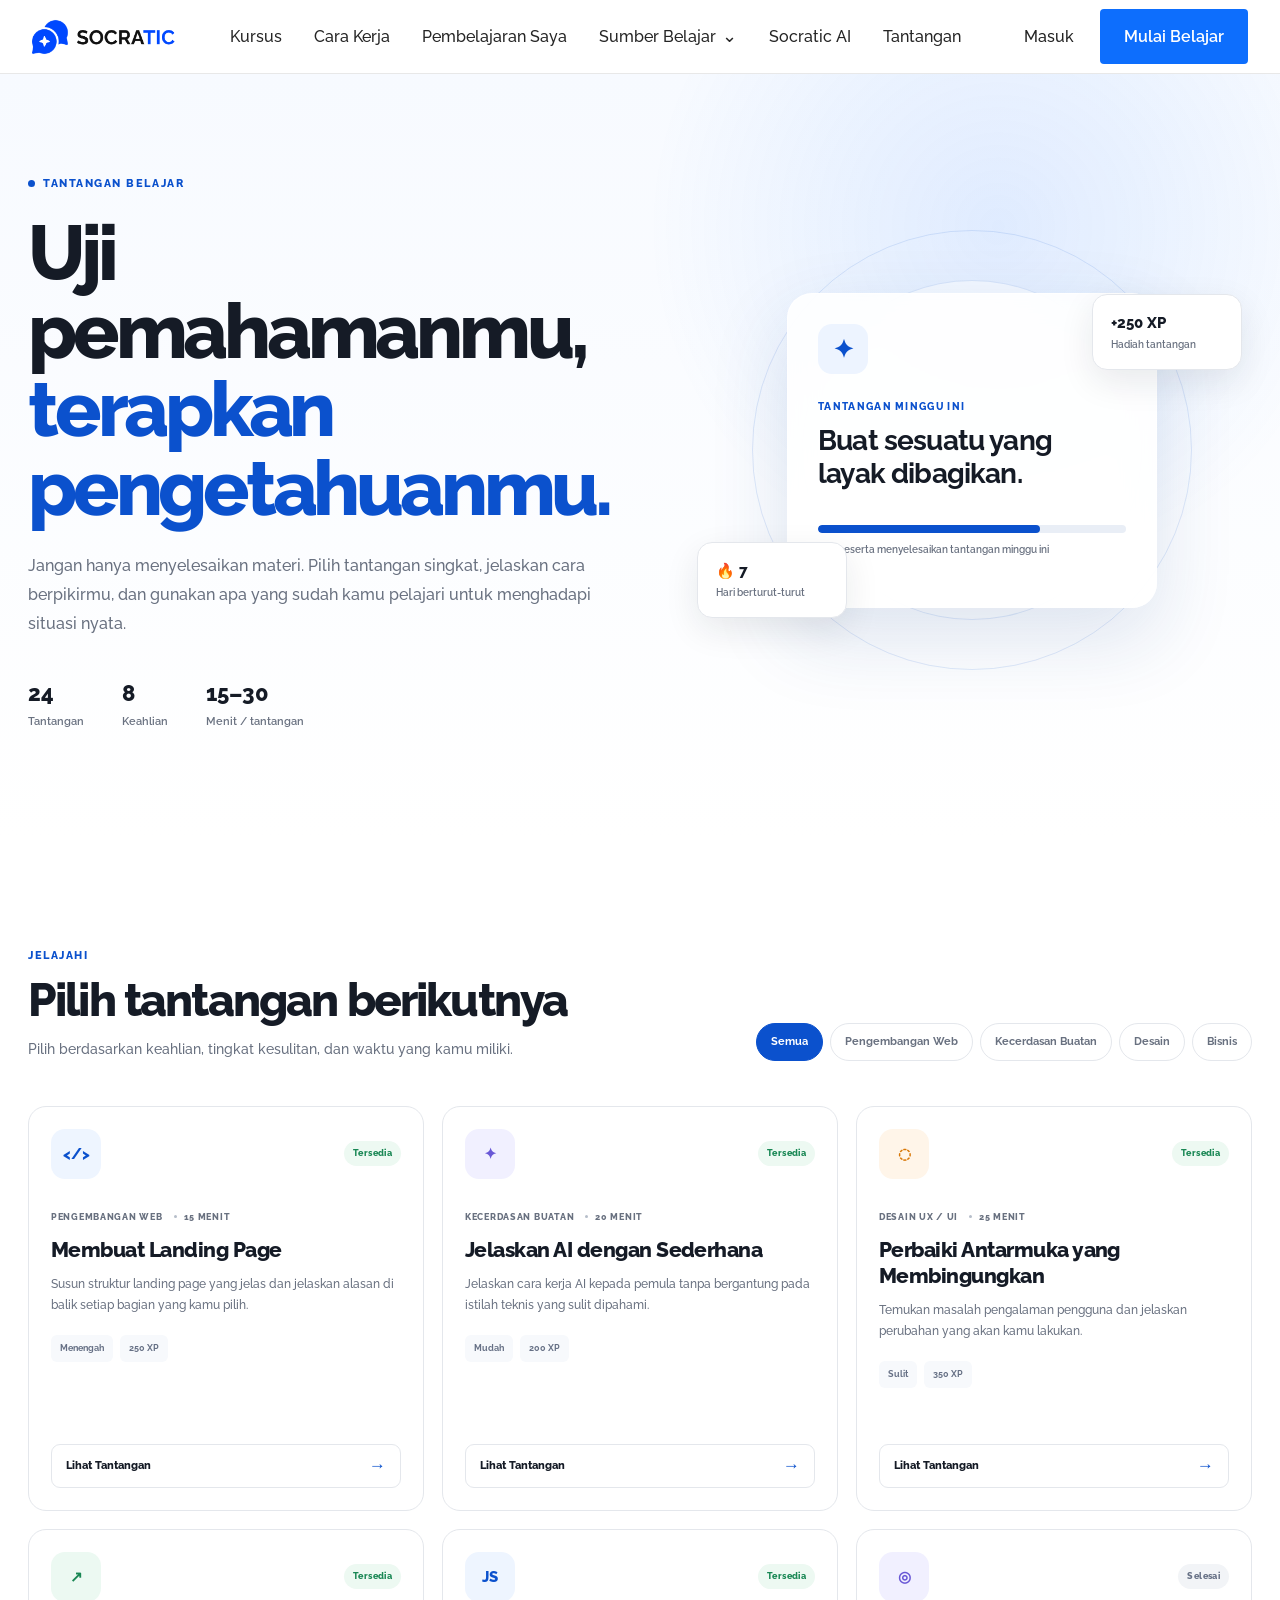
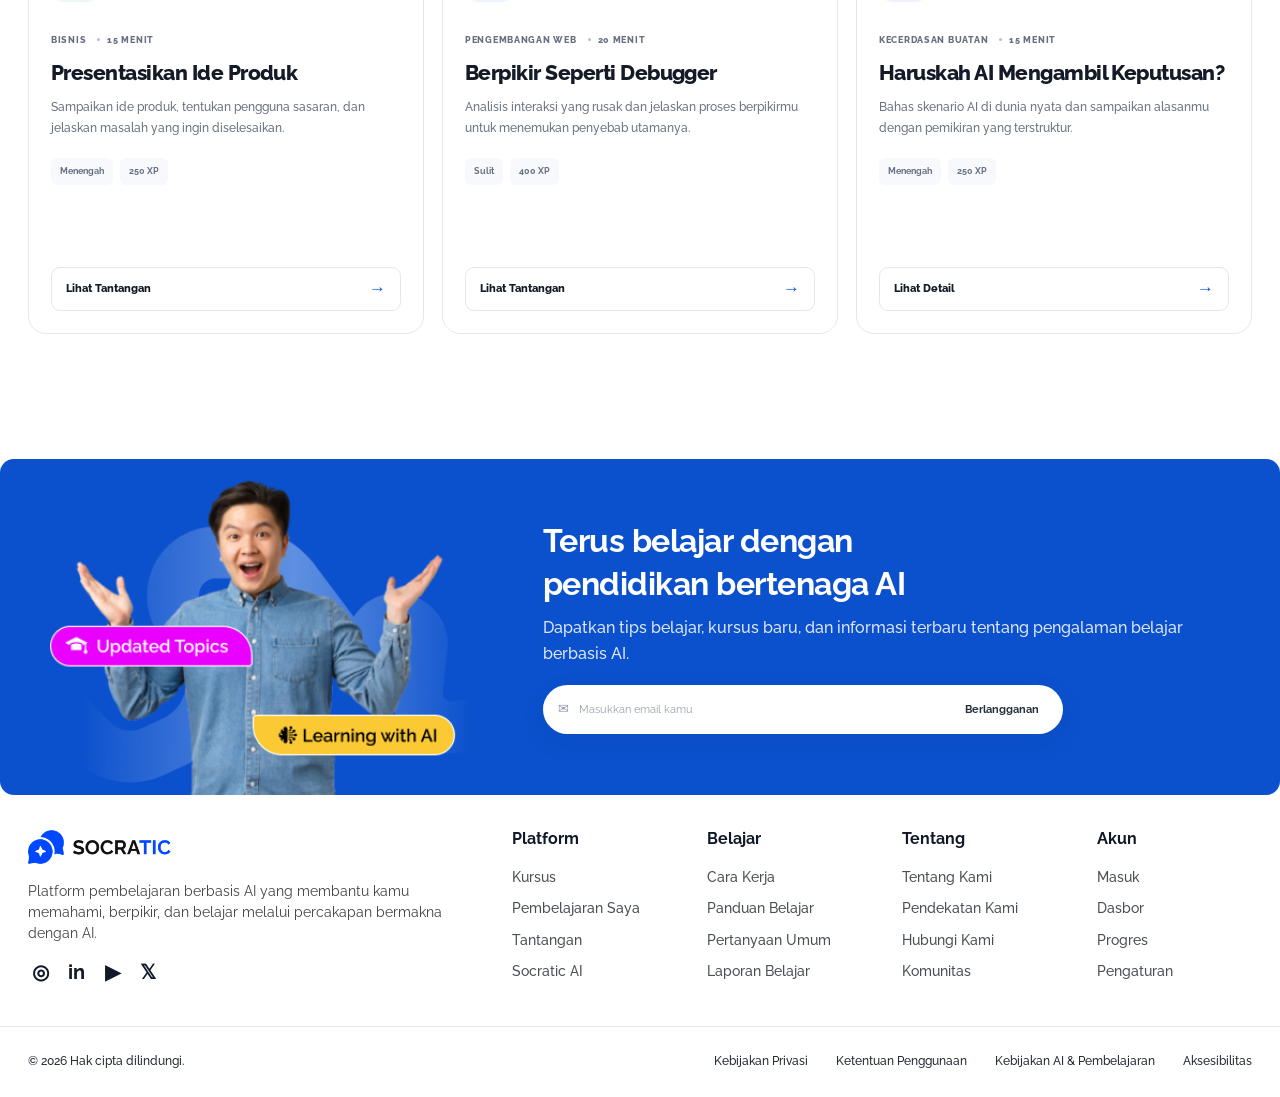
==== challenge.html @ b6eaeccc "wira" ====
<!doctype html>
<html lang="id">
  <head>
    <meta charset="UTF-8" />
    <meta name="viewport" content="width=device-width, initial-scale=1.0" />
    <meta
      name="description"
      content="Tantangan belajar Academos untuk menguji pemahaman dan menerapkan pengetahuan."
    />
    <title>Tantangan Belajar — Academos</title>

    <link rel="preconnect" href="https://fonts.googleapis.com" />
    <link rel="preconnect" href="https://fonts.gstatic.com" crossorigin />
    <link
      href="https://fonts.googleapis.com/css2?family=Raleway:wght@400;500;600;700;800&display=swap"
      rel="stylesheet"
    />

    <link rel="stylesheet" href="./css/main.css" />
    <link rel="stylesheet" href="./css/challenge.css" />
  </head>

  <body>
    <!-- =====================================================
         HEADER
    ====================================================== -->
    <header>
      <nav class="navigasi">
        <div class="wadah">
          <a href="index.html" class="logo" aria-label="Beranda">
            <img src="./assets/imgs/logo-color.png" alt="Logo Academos" />
          </a>

          <div class="menu">
            <a href="course-list.html" class="tautan-menu">Kursus</a>
            <a href="index.html#how-it-works" class="tautan-menu">Cara Kerja</a>
            <a href="dashboard.html" class="tautan-menu">Pembelajaran Saya</a>

            <div class="menu-dropdown">
              <a href="#" class="tautan-menu tautan-dropdown">
                Sumber Belajar <span class="panah">⌄</span>
              </a>

              <div class="jendela">
                <div class="isi-jendela">
                  <div class="kolom-jendela">
                    <h3>Jelajahi</h3>
                    <a href="course-list.html">Semua Kursus</a>
                    <a href="#">Jalur Belajar</a>
                    <a href="challenge.html">Tantangan</a>
                  </div>

                  <div class="kolom-jendela">
                    <h3>Pelajari</h3>
                    <a href="index.html#how-it-works">
                      Cara Kerja Socratic AI
                    </a>
                    <a href="#">Panduan Belajar</a>
                    <a href="#">Pertanyaan Umum</a>
                  </div>

                  <div class="kolom-jendela">
                    <h3>Tentang</h3>
                    <a href="#">Tentang Platform</a>
                    <a href="#">Pendekatan Kami</a>
                    <a href="#">Hubungi Kami</a>
                  </div>

                  <div class="kolom-jendela">
                    <h3>Pembelajaran Anda</h3>
                    <a href="dashboard.html">Dasbor</a>
                    <a href="#">Progres Belajar</a>
                    <a href="#">Laporan Belajar</a>
                  </div>
                </div>
              </div>
            </div>

            <a href="index.html#socratic-ai" class="tautan-menu">
              Socratic AI
            </a>
            <a href="challenge.html" class="tautan-menu aktif">Tantangan</a>
          </div>

          <div class="menu-kanan">
            <a href="login.html" class="masuk">Masuk</a>
            <a href="course-list.html" class="tombol">Mulai Belajar</a>
          </div>

          <button
            class="tombol-hamburger"
            id="tombolHamburger"
            aria-label="Buka menu"
            type="button"
          >
            <span></span>
            <span></span>
            <span></span>
          </button>
        </div>
      </nav>

      <div class="lapisan" id="lapisan"></div>

      <aside class="sidebar" id="sidebar">
        <div class="kepala-sidebar">
          <a href="index.html" class="logo-sidebar" aria-label="Beranda">
            <img src="./assets/imgs/logo-color.png" alt="Logo Academos" />
          </a>

          <button
            class="tombol-tutup"
            id="tombolTutup"
            aria-label="Tutup menu"
            type="button"
          >
            ×
          </button>
        </div>

        <div class="isi-sidebar">
          <a href="course-list.html">Kursus</a>
          <a href="index.html#how-it-works">Cara Kerja</a>
          <a href="dashboard.html">Pembelajaran Saya</a>

          <div class="dropdown-sidebar">
            <button
              class="tombol-dropdown-sidebar"
              id="tombolDropdownSidebar"
              type="button"
            >
              Sumber Belajar <span id="panahSidebar">+</span>
            </button>

            <div class="isi-dropdown-sidebar" id="isiDropdownSidebar">
              <h4>Jelajahi</h4>
              <a href="course-list.html">Semua Kursus</a>
              <a href="#">Jalur Belajar</a>
              <a href="challenge.html">Tantangan</a>

              <h4>Pelajari</h4>
              <a href="index.html#how-it-works">Cara Kerja Socratic AI</a>
              <a href="#">Panduan Belajar</a>
              <a href="#">Pertanyaan Umum</a>

              <h4>Tentang</h4>
              <a href="#">Tentang Platform</a>
              <a href="#">Pendekatan Kami</a>
              <a href="#">Hubungi Kami</a>

              <h4>Pembelajaran Anda</h4>
              <a href="dashboard.html">Dasbor</a>
              <a href="#">Progres Belajar</a>
              <a href="#">Laporan Belajar</a>
            </div>
          </div>

          <a href="index.html#socratic-ai">Socratic AI</a>
          <a href="challenge.html">Tantangan</a>

          <div class="garis-sidebar"></div>

          <a href="login.html">Masuk</a>
          <a href="#">Hubungi Kami</a>
          <a href="course-list.html" class="tombol-sidebar">Mulai Belajar</a>
        </div>
      </aside>
    </header>

    <main>
      <!-- =====================================================
           HERO
      ====================================================== -->
      <section class="hero-challenge">
        <div class="wadah hero-wadah">
          <div class="hero-konten">
            <div class="label-section">
              <span class="titik-label"></span>
              TANTANGAN BELAJAR
            </div>

            <h1>
              Uji pemahamanmu,
              <span>terapkan pengetahuanmu.</span>
            </h1>

            <p>
              Jangan hanya menyelesaikan materi. Pilih tantangan singkat,
              jelaskan cara berpikirmu, dan gunakan apa yang sudah kamu pelajari
              untuk menghadapi situasi nyata.
            </p>

            <div class="hero-statistik">
              <div class="statistik-item">
                <strong>24</strong>
                <span>Tantangan</span>
              </div>
              <div class="statistik-item">
                <strong>8</strong>
                <span>Keahlian</span>
              </div>
              <div class="statistik-item">
                <strong>15–30</strong>
                <span>Menit / tantangan</span>
              </div>
            </div>
          </div>

          <div class="hero-visual" aria-hidden="true">
            <div class="lingkaran-hero lingkaran-satu"></div>
            <div class="lingkaran-hero lingkaran-dua"></div>

            <div class="kartu-hero kartu-utama">
              <div class="ikon-hero">✦</div>
              <span>TANTANGAN MINGGU INI</span>
              <strong>Buat sesuatu yang<br />layak dibagikan.</strong>

              <div class="progress-hero">
                <span></span>
              </div>

              <small>72% peserta menyelesaikan tantangan minggu ini</small>
            </div>

            <div class="kartu-melayang kartu-xp">
              <span>+250 XP</span>
              <small>Hadiah tantangan</small>
            </div>

            <div class="kartu-melayang kartu-streak">
              <span>🔥 7</span>
              <small>Hari berturut-turut</small>
            </div>
          </div>
        </div>
      </section>

      <!-- =====================================================
           DAFTAR TANTANGAN
      ====================================================== -->
      <section class="bagian-challenge">
        <div class="wadah">
          <div class="kepala-bagian">
            <div>
              <span class="eyebrow">JELAJAHI</span>
              <h2>Pilih tantangan berikutnya</h2>
              <p>
                Pilih berdasarkan keahlian, tingkat kesulitan, dan waktu yang
                kamu miliki.
              </p>
            </div>

            <div
              class="filter-challenge"
              role="group"
              aria-label="Filter tantangan"
            >
              <button class="filter-aktif" type="button" data-filter="Semua">
                Semua
              </button>
              <button type="button" data-filter="Pengembangan Web">
                Pengembangan Web
              </button>
              <button type="button" data-filter="Kecerdasan Buatan">
                Kecerdasan Buatan
              </button>
              <button type="button" data-filter="Desain">Desain</button>
              <button type="button" data-filter="Bisnis">Bisnis</button>
            </div>
          </div>

          <div class="grid-challenge" id="gridChallenge">
            <article
              class="kartu-challenge"
              data-kategori="Pengembangan Web"
              data-challenge="landing-page"
              tabindex="0"
              role="button"
              aria-label="Lihat detail tantangan Membuat Landing Page"
            >
              <div class="kartu-atas">
                <span class="ikon-kategori ikon-web">&lt;/&gt;</span>
                <span class="status-challenge tersedia">Tersedia</span>
              </div>

              <div class="kartu-konten">
                <div class="meta-challenge">
                  <span>PENGEMBANGAN WEB</span>
                  <span>15 MENIT</span>
                </div>

                <h3>Membuat Landing Page</h3>
                <p>
                  Susun struktur landing page yang jelas dan jelaskan alasan di
                  balik setiap bagian yang kamu pilih.
                </p>

                <div class="tag-challenge">
                  <span>Menengah</span>
                  <span>250 XP</span>
                </div>
              </div>

              <button class="tombol-detail" type="button">
                Lihat Tantangan <span>→</span>
              </button>
            </article>

            <article
              class="kartu-challenge"
              data-kategori="Kecerdasan Buatan"
              data-challenge="explain-ai"
              tabindex="0"
              role="button"
              aria-label="Lihat detail tantangan Menjelaskan AI dengan sederhana"
            >
              <div class="kartu-atas">
                <span class="ikon-kategori ikon-ai">✦</span>
                <span class="status-challenge tersedia">Tersedia</span>
              </div>

              <div class="kartu-konten">
                <div class="meta-challenge">
                  <span>KECERDASAN BUATAN</span>
                  <span>20 MENIT</span>
                </div>

                <h3>Jelaskan AI dengan Sederhana</h3>
                <p>
                  Jelaskan cara kerja AI kepada pemula tanpa bergantung pada
                  istilah teknis yang sulit dipahami.
                </p>

                <div class="tag-challenge">
                  <span>Mudah</span>
                  <span>200 XP</span>
                </div>
              </div>

              <button class="tombol-detail" type="button">
                Lihat Tantangan <span>→</span>
              </button>
            </article>

            <article
              class="kartu-challenge"
              data-kategori="Desain"
              data-challenge="ux-audit"
              tabindex="0"
              role="button"
              aria-label="Lihat detail tantangan Memperbaiki antarmuka"
            >
              <div class="kartu-atas">
                <span class="ikon-kategori ikon-design">◌</span>
                <span class="status-challenge tersedia">Tersedia</span>
              </div>

              <div class="kartu-konten">
                <div class="meta-challenge">
                  <span>DESAIN UX / UI</span>
                  <span>25 MENIT</span>
                </div>

                <h3>Perbaiki Antarmuka yang Membingungkan</h3>
                <p>
                  Temukan masalah pengalaman pengguna dan jelaskan perubahan
                  yang akan kamu lakukan.
                </p>

                <div class="tag-challenge">
                  <span>Sulit</span>
                  <span>350 XP</span>
                </div>
              </div>

              <button class="tombol-detail" type="button">
                Lihat Tantangan <span>→</span>
              </button>
            </article>

            <article
              class="kartu-challenge"
              data-kategori="Bisnis"
              data-challenge="product-pitch"
              tabindex="0"
              role="button"
              aria-label="Lihat detail tantangan Presentasi ide produk"
            >
              <div class="kartu-atas">
                <span class="ikon-kategori ikon-business">↗</span>
                <span class="status-challenge tersedia">Tersedia</span>
              </div>

              <div class="kartu-konten">
                <div class="meta-challenge">
                  <span>BISNIS</span>
                  <span>15 MENIT</span>
                </div>

                <h3>Presentasikan Ide Produk</h3>
                <p>
                  Sampaikan ide produk, tentukan pengguna sasaran, dan jelaskan
                  masalah yang ingin diselesaikan.
                </p>

                <div class="tag-challenge">
                  <span>Menengah</span>
                  <span>250 XP</span>
                </div>
              </div>

              <button class="tombol-detail" type="button">
                Lihat Tantangan <span>→</span>
              </button>
            </article>

            <article
              class="kartu-challenge"
              data-kategori="Pengembangan Web"
              data-challenge="debug-javascript"
              tabindex="0"
              role="button"
              aria-label="Lihat detail tantangan Berpikir seperti debugger"
            >
              <div class="kartu-atas">
                <span class="ikon-kategori ikon-web">JS</span>
                <span class="status-challenge tersedia">Tersedia</span>
              </div>

              <div class="kartu-konten">
                <div class="meta-challenge">
                  <span>PENGEMBANGAN WEB</span>
                  <span>20 MENIT</span>
                </div>

                <h3>Berpikir Seperti Debugger</h3>
                <p>
                  Analisis interaksi yang rusak dan jelaskan proses berpikirmu
                  untuk menemukan penyebab utamanya.
                </p>

                <div class="tag-challenge">
                  <span>Sulit</span>
                  <span>400 XP</span>
                </div>
              </div>

              <button class="tombol-detail" type="button">
                Lihat Tantangan <span>→</span>
              </button>
            </article>

            <article
              class="kartu-challenge"
              data-kategori="Kecerdasan Buatan"
              data-challenge="ai-ethics"
              tabindex="0"
              role="button"
              aria-label="Lihat detail tantangan Pengambilan keputusan dengan AI"
            >
              <div class="kartu-atas">
                <span class="ikon-kategori ikon-ai">◎</span>
                <span class="status-challenge selesai">Selesai</span>
              </div>

              <div class="kartu-konten">
                <div class="meta-challenge">
                  <span>KECERDASAN BUATAN</span>
                  <span>15 MENIT</span>
                </div>

                <h3>Haruskah AI Mengambil Keputusan?</h3>
                <p>
                  Bahas skenario AI di dunia nyata dan sampaikan alasanmu dengan
                  pemikiran yang terstruktur.
                </p>

                <div class="tag-challenge">
                  <span>Menengah</span>
                  <span>250 XP</span>
                </div>
              </div>

              <button class="tombol-detail" type="button">
                Lihat Detail <span>→</span>
              </button>
            </article>
          </div>
        </div>
      </section>

      <!-- =====================================================
           DETAIL TANTANGAN
           SENGAJA HIDDEN DI HTML
      ====================================================== -->
      <div
        class="lapisan-detail"
        id="lapisanDetail"
        aria-hidden="true"
        hidden
      ></div>

      <section class="popup-detail" id="popupDetail" aria-hidden="true" hidden>
        <div class="popup-detail-scroll">
          <div class="popup-detail-kepala">
            <button
              class="tombol-kembali"
              id="tombolTutupDetail"
              type="button"
              aria-label="Kembali ke daftar tantangan"
            >
              ← <span>Kembali ke tantangan</span>
            </button>

            <span class="popup-label">DETAIL TANTANGAN</span>
          </div>

          <div class="popup-detail-isi">
            <div class="popup-intro">
              <div class="popup-ikon" id="popupIkon">✦</div>

              <div class="popup-intro-teks">
                <div class="meta-challenge">
                  <span id="popupKategori">PENGEMBANGAN WEB</span>
                  <span id="popupDurasi">15 MENIT</span>
                </div>

                <h2 id="popupJudul">Membuat Landing Page</h2>

                <p id="popupDeskripsi">
                  Susun struktur landing page yang jelas dan jelaskan alasan di
                  balik setiap bagian yang kamu pilih.
                </p>

                <div class="popup-tags">
                  <span id="popupLevel">Menengah</span>
                  <span id="popupXp">250 XP</span>
                  <span id="popupStatus">Tersedia</span>
                </div>
              </div>
            </div>

            <div class="popup-grid">
              <div class="popup-kolom-utama">
                <section class="blok-detail">
                  <span class="nomor-blok">01</span>
                  <div>
                    <h3>Tantanganmu</h3>
                    <p id="popupTugas"></p>
                  </div>
                </section>

                <section class="blok-detail">
                  <span class="nomor-blok">02</span>
                  <div>
                    <h3>Apa yang perlu dilakukan</h3>
                    <ul id="popupAktivitas"></ul>
                  </div>
                </section>

                <section class="blok-detail">
                  <span class="nomor-blok">03</span>
                  <div>
                    <h3>Yang akan dinilai</h3>

                    <div class="penilaian-list">
                      <div class="penilaian-item">
                        <div>
                          <strong>Kejelasan</strong>
                          <span>Seberapa jelas kamu menyampaikan ide.</span>
                        </div>
                        <span>30%</span>
                      </div>

                      <div class="penilaian-item">
                        <div>
                          <strong>Pemahaman</strong>
                          <span
                            >Seberapa baik kamu memahami konsep yang
                            digunakan.</span
                          >
                        </div>
                        <span>30%</span>
                      </div>

                      <div class="penilaian-item">
                        <div>
                          <strong>Penalaran</strong>
                          <span
                            >Seberapa runtut kamu menjelaskan alasan dan
                            keputusan.</span
                          >
                        </div>
                        <span>25%</span>
                      </div>

                      <div class="penilaian-item">
                        <div>
                          <strong>Penerapan</strong>
                          <span
                            >Seberapa tepat kamu menerapkan materi pada
                            konteks.</span
                          >
                        </div>
                        <span>15%</span>
                      </div>
                    </div>
                  </div>
                </section>
              </div>

              <aside class="popup-sidebar">
                <div class="info-card">
                  <span>Tingkat</span>
                  <strong id="sidebarLevel">Menengah</strong>
                  <p>Sesuaikan dengan pengalamanmu.</p>
                </div>

                <div class="info-card">
                  <span>Durasi</span>
                  <strong id="sidebarDurasi">15 menit</strong>
                  <p>Selesaikan sebelum waktu habis.</p>
                </div>

                <div class="info-card">
                  <span>Hadiah</span>
                  <strong id="sidebarXp">250 XP</strong>
                  <p>Tambahkan XP ke progres belajarmu.</p>
                </div>

                <button class="tombol-mulai" id="tombolMulai" type="button">
                  Mulai Tantangan <span>→</span>
                </button>
              </aside>
            </div>
          </div>
        </div>
      </section>
    </main>

    <!-- =====================================================
         FOOTER
    ====================================================== -->
    <footer class="footer">
      <div class="wadah">
        <section class="berlangganan">
          <div class="berlangganan-ilustrasi">
            <img
              src="./assets/imgs/footer_dode.png"
              alt="Ilustrasi pembelajaran"
            />
          </div>

          <div class="berlangganan-informasi">
            <h2>
              Terus belajar dengan <br class="desktop" />
              pendidikan bertenaga AI
            </h2>

            <p>
              Dapatkan tips belajar, kursus baru, dan informasi terbaru tentang
              pengalaman belajar berbasis AI.
            </p>

            <form class="formulir-berlangganan">
              <div class="input-grup">
                <span class="ikon-email">✉</span>
                <input
                  type="email"
                  placeholder="Masukkan email kamu"
                  aria-label="Alamat email"
                  required
                />
                <button type="submit">Berlangganan</button>
              </div>
            </form>
          </div>
        </section>

        <section class="bagian-utama">
          <div class="overlay"></div>

          <div class="cover">
            <div class="identitas">
              <a class="logo" href="index.html" aria-label="Beranda">
                <img src="./assets/imgs/logo-color.png" alt="Logo Academos" />
              </a>

              <p>
                Platform pembelajaran berbasis AI yang membantu kamu memahami,
                berpikir, dan belajar melalui percakapan bermakna dengan AI.
              </p>

              <div class="sosial">
                <a href="#" aria-label="Instagram">◎</a>
                <a href="#" aria-label="LinkedIn">in</a>
                <a href="#" aria-label="YouTube">▶</a>
                <a href="#" aria-label="X">𝕏</a>
              </div>
            </div>

            <nav class="kolom-tautan" aria-label="Navigasi footer">
              <div class="kelompok-tautan">
                <h3>Platform</h3>
                <a href="course-list.html">Kursus</a>
                <a href="dashboard.html">Pembelajaran Saya</a>
                <a href="challenge.html">Tantangan</a>
                <a href="index.html#socratic-ai">Socratic AI</a>
              </div>

              <div class="kelompok-tautan">
                <h3>Belajar</h3>
                <a href="index.html#how-it-works">Cara Kerja</a>
                <a href="#">Panduan Belajar</a>
                <a href="#">Pertanyaan Umum</a>
                <a href="#">Laporan Belajar</a>
              </div>

              <div class="kelompok-tautan">
                <h3>Tentang</h3>
                <a href="#">Tentang Kami</a>
                <a href="#">Pendekatan Kami</a>
                <a href="#">Hubungi Kami</a>
                <a href="#">Komunitas</a>
              </div>

              <div class="kelompok-tautan">
                <h3>Akun</h3>
                <a href="login.html">Masuk</a>
                <a href="dashboard.html">Dasbor</a>
                <a href="#">Progres</a>
                <a href="#">Pengaturan</a>
              </div>
            </nav>
          </div>
        </section>
      </div>

      <div class="paling-bawah">
        <div class="wadah paling-bawah-isi">
          <p>© 2026 Hak cipta dilindungi.</p>

          <div class="tautan-legal">
            <a href="#">Kebijakan Privasi</a>
            <a href="#">Ketentuan Penggunaan</a>
            <a href="#">Kebijakan AI & Pembelajaran</a>
            <a href="#">Aksesibilitas</a>
          </div>
        </div>
      </div>
    </footer>

    <script src="./js/challenge.js"></script>
  </body>
</html>
---- css/main.css ----
* {
  margin: 0;
  padding: 0;
  box-sizing: border-box;
}

body {
  font-family: "Raleway", sans-serif;
  background-color: #ffffff;
  color: #1f1f1f;
  line-height: 1.6;
  -webkit-font-smoothing: antialiased;
}

h1,
h2,
h3,
h4 {
  line-height: 1.2;
}

p {
  line-height: 1.6;
}

.head-section {
  font-family: "Raleway", sans-serif;
  font-size: 36px;
  line-height: 44px;
  text-align: center;
  margin-bottom: 24px;
}

.sub-head-section {
  display: inline-block;
  font-size: 0.9rem;
  font-weight: 700;
  color: #0d6efd;
  text-transform: uppercase;
  letter-spacing: 1.3px;
  margin-bottom: 12px;
  background-color: rgba(0, 42, 255, 0.051);
  padding: 6px 16px;
  border-radius: 20px;
}
.sub-head-section.white {
  background-color: rgba(255, 255, 255, 0.2);
  color: #ffffff;
}

.navigasi {
  width: 100%;
  height: 74px;
  font-family: "Raleway", sans-serif;
  background-color: #ffffff;
  border-bottom: 1px solid #e8e8e8;
  position: fixed;
  top: 0;
  left: 0;
  z-index: 100;
}

.navigasi .wadah {
  width: 100%;
  max-width: 1280px;
  height: 100%;
  margin: 0 auto;
  padding: 0 32px;
  display: flex;
  align-items: center;
}

.navigasi .wadah .logo {
  text-decoration: none;

  color: #151515;

  font-size: 18px;
  font-weight: 700;

  white-space: nowrap;
  display: flex;
  justify-content: center;
  align-items: center;
}

.navigasi .wadah .logo img {
  height: 36px;
}
.navigasi .wadah .menu {
  display: flex;
  align-items: center;

  gap: 32px;

  margin-left: 55px;
}

.navigasi .wadah .menu .tautan-menu {
  text-decoration: none;

  color: #252525;

  font-size: 16px;
  font-weight: 500;

  padding: 28px 0;

  transition: 0.25s;
}

.navigasi .wadah .menu .tautan-menu:hover {
  color: #2563c9;
}

.navigasi .wadah .menu .menu-dropdown {
  position: static;
}

.navigasi .wadah .menu .menu-dropdown .tautan-dropdown {
  display: flex;
  align-items: center;

  gap: 6px;
}

.navigasi .wadah .menu .menu-dropdown .tautan-dropdown .panah {
  font-size: 18px;

  transition: 0.3s;
}

.navigasi .wadah .menu .menu-dropdown:hover .tautan-dropdown .panah {
  transform: rotate(180deg);
}

.navigasi .wadah .menu .menu-dropdown .jendela {
  width: 100%;

  position: absolute;

  top: 100%;
  left: 0;

  background-color: #ffffff;

  border-top: 1px solid #eeeeee;
  border-bottom: 1px solid #eeeeee;

  opacity: 0;
  visibility: hidden;

  transform: translateY(-10px);

  transition: 0.25s;

  pointer-events: none;
}

.navigasi .wadah .menu .menu-dropdown:hover .jendela {
  opacity: 1;
  visibility: visible;

  transform: translateY(0);

  pointer-events: auto;
}

.navigasi .wadah .menu .menu-dropdown .jendela .isi-jendela {
  width: 100%;
  max-width: 1280px;

  margin: 0 auto;
  padding: 55px 32px;

  display: grid;

  grid-template-columns: repeat(4, 1fr);

  gap: 60px;
}

.navigasi .wadah .menu .menu-dropdown .jendela .isi-jendela .kolom-jendela {
  display: flex;
  flex-direction: column;
}

.navigasi .wadah .menu .menu-dropdown .jendela .isi-jendela .kolom-jendela h3 {
  font-size: 15px;
  font-weight: 600;

  color: #777777;

  margin-bottom: 22px;
}

.navigasi .wadah .menu .menu-dropdown .jendela .isi-jendela .kolom-jendela a {
  width: fit-content;

  text-decoration: none;

  color: #222222;

  font-size: 18px;
  font-weight: 500;

  margin-bottom: 20px;

  transition: 0.2s;
}

.navigasi
  .wadah
  .menu
  .menu-dropdown
  .jendela
  .isi-jendela
  .kolom-jendela
  a:hover {
  color: #2563c9;

  transform: translateX(5px);
}

.navigasi .wadah .menu-kanan {
  display: flex;
  align-items: center;

  gap: 26px;

  margin-left: auto;
}

.navigasi .wadah .menu-kanan .masuk,
.navigasi .wadah .menu-kanan .kontak {
  text-decoration: none;

  color: #222222;

  font-size: 16px;
  font-weight: 500;

  white-space: nowrap;
}

.navigasi .wadah .menu-kanan .masuk:hover,
.navigasi .wadah .menu-kanan .kontak:hover {
  color: #2563c9;
}

.navigasi .wadah .menu-kanan .tombol {
  text-decoration: none;

  background-color: #0d6efd;
  color: #ffffff;

  font-size: 16px;
  font-weight: 600;

  padding: 15px 24px;

  border-radius: 4px;

  white-space: nowrap;

  transition: 0.25s;
}

.navigasi .wadah .menu-kanan .tombol:hover {
  background-color: #174a9d;

  transform: translateY(-2px);
}

.navigasi .wadah .tombol-hamburger {
  width: 45px;
  height: 45px;

  display: none;

  flex-direction: column;
  justify-content: center;

  gap: 6px;

  margin-left: auto;

  background-color: transparent;

  border: none;

  cursor: pointer;
}

.navigasi .wadah .tombol-hamburger span {
  width: 27px;
  height: 2px;

  background-color: #222222;

  margin: 0 auto;

  transition: 0.3s;
}

.lapisan {
  position: fixed;

  inset: 0;

  background-color: rgba(0, 0, 0, 0.4);

  opacity: 0;
  visibility: hidden;

  transition: 0.3s;

  z-index: 200;
}

.lapisan.aktif {
  opacity: 1;
  visibility: visible;
}

.sidebar {
  width: 380px;
  max-width: 90%;

  height: 100vh;

  position: fixed;

  top: 0;
  right: 0;

  background-color: #ffffff;

  transform: translateX(100%);

  transition: transform 0.35s ease;

  z-index: 300;

  overflow-y: auto;
}

.sidebar.aktif {
  transform: translateX(0);
}

.sidebar .kepala-sidebar {
  min-height: 74px;

  padding: 0 25px;

  display: flex;
  align-items: center;
  justify-content: space-between;

  border-bottom: 1px solid #eeeeee;
}

.sidebar .kepala-sidebar .logo-sidebar {
  text-decoration: none;

  color: #151515;

  font-size: 18px;
  font-weight: 700;
}
.sidebar .kepala-sidebar .logo-sidebar img {
  height: 36px;
}

.sidebar .kepala-sidebar .tombol-tutup {
  width: 42px;
  height: 42px;

  border: none;

  background-color: transparent;

  font-size: 32px;

  cursor: pointer;

  color: #222222;
}

.sidebar .isi-sidebar {
  padding: 25px;
}

.sidebar .isi-sidebar > a {
  display: block;

  text-decoration: none;

  color: #222222;

  font-size: 16px;
  font-weight: 500;

  padding: 17px 0;

  border-bottom: 1px solid #f0f0f0;
}

.sidebar .isi-sidebar > a:hover {
  color: #2563c9;
}

.sidebar .isi-sidebar .dropdown-sidebar {
  border-bottom: 1px solid #f0f0f0;
}

.sidebar .isi-sidebar .dropdown-sidebar .tombol-dropdown-sidebar {
  width: 100%;

  display: flex;
  align-items: center;
  justify-content: space-between;

  padding: 17px 0;

  border: none;

  background-color: transparent;

  color: #222222;

  font-family: "Raleway", sans-serif;

  font-size: 16px;
  font-weight: 500;

  cursor: pointer;
}

.sidebar .isi-sidebar .dropdown-sidebar .tombol-dropdown-sidebar span {
  font-size: 23px;

  transition: 0.3s;
}

.sidebar .isi-sidebar .dropdown-sidebar .isi-dropdown-sidebar {
  display: none;

  padding-bottom: 20px;
}

.sidebar .isi-sidebar .dropdown-sidebar .isi-dropdown-sidebar.aktif {
  display: block;
}

.sidebar .isi-sidebar .dropdown-sidebar .isi-dropdown-sidebar h4 {
  color: #777777;

  font-size: 13px;
  font-weight: 600;

  margin-top: 22px;
  margin-bottom: 10px;
}

.sidebar .isi-sidebar .dropdown-sidebar .isi-dropdown-sidebar a {
  display: block;

  text-decoration: none;

  color: #333333;

  font-size: 14px;

  padding: 8px 0 8px 15px;
}

.sidebar .isi-sidebar .dropdown-sidebar .isi-dropdown-sidebar a:hover {
  color: #2563c9;
}

.sidebar .isi-sidebar .garis-sidebar {
  height: 1px;

  background-color: #dddddd;

  margin: 20px 0;
}

.sidebar .isi-sidebar .tombol-sidebar {
  width: 100%;

  margin-top: 20px;

  text-align: center;

  background-color: #0d6efd;
  color: #ffffff !important;

  padding: 16px !important;

  border-radius: 4px;

  border: none !important;
}

.konten {
  width: 100%;
  max-width: 1280px;

  margin: 0 auto;

  padding: 100px 32px;
}

@media screen and (max-width: 1100px) {
  .navigasi .wadah {
    padding: 0 25px;
  }

  .navigasi .wadah .menu {
    display: none;
  }

  .navigasi .wadah .menu-kanan {
    display: none;
  }

  .navigasi .wadah .tombol-hamburger {
    display: flex;
  }

  .navigasi .wadah .menu .menu-dropdown .jendela {
    display: none;
  }
}

@media screen and (max-width: 600px) {
  .navigasi .wadah {
    padding: 0 18px;
  }

  .sidebar {
    width: 100%;
    max-width: 100%;
  }

  .konten {
    padding: 70px 20px;
  }
}
a {
  text-decoration: none;
  color: inherit;
}

ul {
  list-style: none;
}
:root {
  --warna-biru: #0b51cd;
  --warna-biru-gelap: #3867d6;
  --warna-latar: #edf3ff;
  --warna-teks: #151b26;
  --warna-teks-lembut: #697180;
  --warna-garis: #e4e7ec;
  --radius-besar: 14px;
  --lebar-maksimal: 1280px;
}

* {
  box-sizing: border-box;
  margin: 0;
  padding: 0;
}

html {
  scroll-behavior: smooth;
}

a {
  color: inherit;
  text-decoration: none;
}

button,
input {
  font: inherit;
}

.wadah {
  width: 100%;
  max-width: var(--lebar-maksimal);
  margin-inline: auto;
  padding-inline: 28px;
}

.footer {
  width: 100%;
  background: #f8fafc;
  font-family: "Raleway", sans-serif;
}

.footer .wadah {
  width: 100%;
  margin-inline: auto;
  max-width: unset;
  padding: unset;
  display: flex;
  flex-direction: column;
  justify-content: center;
  align-items: center;
  position: relative;
}
.footer .wadah .overlay {
  width: 100%;
  height: 64px;
  position: absolute;
  background-color: white;
  top: -60px;
  left: 0;
}

.footer .berlangganan {
  width: 100%;
  min-height: 260px;
  display: grid;
  grid-template-columns: minmax(300px, 0.95fr) minmax(0, 1.35fr);
  align-items: center;
  gap: 24px;
  background: #0b51cd;
  border-radius: var(--radius-besar);
  overflow: hidden;
  max-width: var(--lebar-maksimal);
  position: relative;
  z-index: 100;
}

.footer .berlangganan .berlangganan-ilustrasi {
  width: 100%;
  height: 100%;
  display: flex;
  align-items: center;
  justify-content: center;
}

.footer .berlangganan .berlangganan-ilustrasi img {
  width: 100%;
  max-width: 420px;
  height: 100%;
  padding-top: 20px;
  display: block;
  object-fit: contain;
  transition: transform 0.4s ease;
}

.footer .berlangganan .berlangganan-ilustrasi:hover img {
  transform: translateY(-5px) scale(1.02);
}

.footer .berlangganan .berlangganan-informasi {
  color: #ffffff;
  padding-right: 32px;
}

.footer .berlangganan .berlangganan-informasi h2 {
  max-width: 680px;
  margin-bottom: 10px;
  color: #ffffff;
  font-size: 32px;
  font-weight: 700;
  line-height: 1.35;
  letter-spacing: -0.5px;
}

.footer .berlangganan .berlangganan-informasi p {
  margin-bottom: 18px;
  color: rgba(255, 255, 255, 0.86);
  font-size: 16px;
  font-weight: 500;
}

.footer .berlangganan .berlangganan-informasi small {
  display: block;
  margin-top: 13px;
  color: rgba(255, 255, 255, 0.9);
  font-size: 10px;
  line-height: 1.55;
}

.footer .berlangganan .berlangganan-informasi small a {
  text-decoration: underline;
  transition: color 0.25s ease;
}

.footer .berlangganan .berlangganan-informasi small a:hover {
  color: #dce8ff;
}

.footer .formulir-berlangganan {
  width: 100%;
  max-width: 520px;
}

.footer .formulir-berlangganan .input-grup {
  min-height: 44px;
  display: flex;
  align-items: center;
  gap: 10px;
  padding: 5px 5px 5px 14px;
  background: #ffffff;
  border: 1px solid rgba(255, 255, 255, 0.3);
  border-radius: 999px;
  box-shadow: 0 8px 22px rgba(20, 48, 120, 0.12);
}

.footer .formulir-berlangganan .ikon-email {
  color: #8d96a6;
  font-size: 13px;
}

.footer .formulir-berlangganan input {
  width: 100%;
  min-width: 0;
  border: 0;
  outline: 0;
  background: transparent;
  color: var(--warna-teks);
  font-size: 11px;
}

.footer .formulir-berlangganan input::placeholder {
  color: #9aa2af;
}

.footer .formulir-berlangganan button {
  flex: 0 0 auto;
  padding: 10px 18px;
  border: 0;
  border-radius: 999px;
  background: #ffffff;
  color: #26303d;
  cursor: pointer;
  font-size: 11px;
  font-weight: 700;
  transition:
    background 0.25s ease,
    color 0.25s ease,
    transform 0.25s ease;
}

.footer .formulir-berlangganan button:hover {
  background: #e8efff;
  color: var(--warna-biru-gelap);
  transform: translateY(-2px);
}

.footer .bagian-utama {
  display: flex;
  justify-content: center;
  align-items: center;
  padding: 34px 0 42px;
  background-color: white;
  width: 100%;
  position: relative;
}

.footer .bagian-utama .cover {
  display: flex;
  width: 100%;
  max-width: var(--lebar-maksimal);
  justify-content: start;
  align-items: flex-start;
  gap: 40px;
  padding-inline: 28px;
}

.footer .identitas {
  min-width: 220px;
  display: flex;
  flex-direction: column;
  justify-content: flex-start;
  align-items: flex-start;
  width: 60%;
}

.footer .identitas .logo {
  display: inline-flex;
  align-items: center;
  margin-bottom: 16px;
}

.footer .identitas .logo img {
  height: 36px;
  display: block;
  object-fit: contain;
}

.footer .identitas p {
  color: #121212cc;
  font-size: 14px;
  line-height: 1.5;
}

.footer .identitas .sosial {
  display: flex;
  align-items: center;
  gap: 12px;
  margin-top: 16px;
}

.footer .identitas .sosial a {
  width: 24px;
  height: 24px;
  display: inline-flex;
  align-items: center;
  justify-content: center;
  color: #111827;
  font-size: 20px;
  font-weight: 700;
  transition:
    color 0.25s ease,
    transform 0.25s ease;
}

.footer .identitas .sosial a:hover {
  color: var(--warna-biru);
  transform: translateY(-3px);
}

.footer .kolom-tautan {
  display: flex;
  justify-content: flex-start;
  width: 100%;
  align-items: flex-start;
  gap: 40px;
}

.footer .kolom-tautan .kelompok-tautan {
  display: flex;
  flex-direction: column;
  align-items: flex-start;
  gap: 9px;
  flex: 1;
}

.footer .kolom-tautan .kelompok-tautan h3,
.footer .kontak h3 {
  margin-bottom: 9px;
  color: #111827;
  font-size: 16px;
  font-weight: 700;
}

.footer .kolom-tautan .kelompok-tautan a {
  color: #252b35d4;
  font-size: 14px;
  font-weight: 500;
  transition:
    color 0.25s ease,
    transform 0.25s ease;
}

.footer .kolom-tautan .kelompok-tautan a:hover {
  color: var(--warna-biru);
  transform: translateX(4px);
}

.footer .kontak {
  display: flex;
  flex-direction: column;
  align-items: flex-start;
}

.footer .kontak a {
  display: flex;
  align-items: center;
  gap: 14px;
  margin-bottom: 14px;
  color: #252b35;
  font-size: 11px;
  font-weight: 500;
  transition:
    color 0.25s ease,
    transform 0.25s ease;
}

.footer .kontak a span {
  width: 20px;
  display: inline-flex;
  align-items: center;
  justify-content: center;
  color: var(--warna-biru);
  font-size: 28px;
  font-weight: 700;
}

.footer .kontak a:hover {
  color: var(--warna-biru);
  transform: translateX(4px);
}

.footer .paling-bawah {
  width: 100%;
  border-top: 1px solid var(--warna-garis);
  background: #ffffff;
}

.footer .paling-bawah .paling-bawah-isi {
  min-height: 70px;
  gap: 20px;
  max-width: 1280px;
  padding: 16px 28px;
  width: 100%;
  display: flex;
  justify-content: space-between;
  align-items: center;
  flex-direction: row;
}

.footer .paling-bawah .paling-bawah-isi p {
  color: #252b35;
  font-size: 12px;
  font-weight: 500;
}

.footer .paling-bawah .paling-bawah-isi .tautan-legal {
  display: flex;
  align-items: center;
  flex-wrap: wrap;
  justify-content: flex-end;
  gap: 28px;
}

.footer .paling-bawah .paling-bawah-isi .tautan-legal a {
  color: #252b35;
  font-size: 12px;
  font-weight: 500;
  transition: color 0.25s ease;
}

.footer .paling-bawah .paling-bawah-isi .tautan-legal a:hover {
  color: var(--warna-biru);
}

@media (max-width: 900px) {
  .footer .berlangganan {
    grid-template-columns: 0.8fr 1.2fr;
    padding-inline: 28px;
  }

  .footer .bagian-utama {
    grid-template-columns: 1fr 1.8fr;
    gap: 35px;
  }

  .footer .kontak {
    grid-column: 2;
  }

  .footer .kolom-tautan {
    gap: 20px;
  }
}

@media (max-width: 640px) {
  .wadah {
    padding-inline: 18px;
  }

  .desktop {
    display: none;
  }

  .footer .berlangganan {
    grid-template-columns: 1fr;
    gap: 4px;
    padding: 22px 20px 26px;
    text-align: center;
  }

  .footer .berlangganan .berlangganan-ilustrasi {
    height: 150px;
  }

  .footer .berlangganan .berlangganan-ilustrasi img {
    height: 150px;
  }

  .footer .berlangganan .berlangganan-informasi h2 {
    font-size: 22px;
  }

  .footer .berlangganan .berlangganan-informasi p {
    font-size: 11px;
  }

  .footer .formulir-berlangganan {
    margin-inline: auto;
  }

  .footer .berlangganan .berlangganan-informasi small {
    font-size: 9px;
  }

  .footer .bagian-utama {
    grid-template-columns: 1fr;
    gap: 30px;
    padding-block: 30px;
  }

  .footer .identitas {
    text-align: center;
  }

  .footer .identitas .logo {
    justify-content: center;
  }

  .footer .identitas p {
    max-width: 100%;
    margin-inline: auto;
  }

  .footer .identitas .sosial {
    justify-content: center;
  }

  .footer .kolom-tautan {
    grid-template-columns: repeat(3, 1fr);
    gap: 18px;
  }

  .footer .kolom-tautan .kelompok-tautan h3,
  .footer .kontak h3 {
    font-size: 12px;
  }

  .footer .kolom-tautan .kelompok-tautan a,
  .footer .kontak a {
    font-size: 10px;
  }

  .footer .kontak {
    grid-column: auto;
    align-items: center;
  }

  .footer .paling-bawah .paling-bawah-isi {
    min-height: auto;
    flex-direction: column;
    justify-content: center;
    padding-block: 20px;
    text-align: center;
  }

  .footer .paling-bawah .paling-bawah-isi .tautan-legal {
    justify-content: center;
    gap: 14px 22px;
  }
}

@media (max-width: 390px) {
  .footer .kolom-tautan {
    grid-template-columns: 1fr;
    text-align: center;
  }

  .footer .kolom-tautan .kelompok-tautan {
    align-items: center;
  }

  .footer .formulir-berlangganan .input-grup {
    gap: 6px;
    padding-left: 10px;
  }

  .footer .formulir-berlangganan button {
    padding-inline: 13px;
  }
}

/* KARTU KURSUS */
.kartu-kursus {
  background-color: #ffffff;
  border-radius: 16px;
  overflow: hidden;
  box-shadow: 0 4px 15px rgba(0, 0, 0, 0.05);
  display: flex;
  flex-direction: column;
  border: 1px solid #eef0f5;
  transition:
    transform 0.3s ease,
    box-shadow 0.3s ease;
}

.kartu-kursus:hover {
  transform: translateY(-8px);
  box-shadow: 0 12px 25px rgba(25, 99, 235, 0.15);
}

.kartu-kursus .bagian-gambar {
  position: relative;
  width: 100%;
  height: 220px;
  padding: 12px;
}

.kartu-kursus .bagian-gambar img {
  width: 100%;
  height: 100%;
  object-fit: cover;
  border-radius: 12px;
}

.kartu-kursus .bagian-gambar .tombol-simpan {
  position: absolute;
  top: 24px;
  right: 24px;
  background-color: rgba(0, 0, 0, 0.65);
  color: #ffffff;
  border: none;
  border-radius: 8px;
  width: 36px;
  height: 36px;
  display: flex;
  align-items: center;
  justify-content: center;
  cursor: pointer;
  transition: background-color 0.2s ease;
}

.kartu-kursus .bagian-gambar .tombol-simpan:hover {
  background-color: #ff6b00;
}

.kartu-kursus .bagian-gambar .label-harga {
  position: absolute;
  bottom: 24px;
  right: 24px;
  background-color: #ffffff;
  color: #1963eb;
  font-weight: 700;
  padding: 6px 12px;
  border-radius: 6px;
  font-size: 1.1rem;
  box-shadow: 0 2px 5px rgba(0, 0, 0, 0.1);
}

.kartu-kursus .bagian-konten {
  padding: 24px;
  display: flex;
  flex-direction: column;
  flex-grow: 1;
}

.kartu-kursus .bagian-konten .judul-kursus {
  font-size: 1.25rem;
  font-weight: 600;
  color: #111827;
  margin-bottom: 12px;
  transition: color 0.2s ease;
}

.kartu-kursus:hover .bagian-konten .judul-kursus {
  color: #1963eb;
}

.kartu-kursus .bagian-konten .deskripsi-kursus {
  font-size: 0.9rem;
  color: #6b7280;
  line-height: 1.5;
  margin-bottom: 24px;
  flex-grow: 1;
}

.kartu-kursus .bagian-konten .metrik-kursus {
  display: flex;
  align-items: center;
  gap: 16px;
  margin-bottom: 20px;
  font-size: 0.85rem;
  font-weight: 500;
  color: #374151;
}

.kartu-kursus .bagian-konten .metrik-kursus .metrik {
  display: flex;
  align-items: center;
  gap: 6px;
}

.kartu-kursus .bagian-konten .metrik-kursus .metrik .ikon {
  height: 24px;
}

.kartu-kursus .bagian-konten .metrik-kursus .metrik i {
  color: #ff6b00;
}

.kartu-kursus .bagian-konten .garis-pemisah {
  border: 0;
  height: 1px;
  background-color: #e5e7eb;
  margin-bottom: 20px;
}

.kartu-kursus .bagian-konten .bagian-instruktur {
  display: flex;
  justify-content: space-between;
  align-items: center;
}

.kartu-kursus .bagian-konten .bagian-instruktur .info-instruktur {
  display: flex;
  align-items: center;
  gap: 12px;
}

.kartu-kursus
  .bagian-konten
  .bagian-instruktur
  .info-instruktur
  .avatar-instruktur {
  width: 32px;
  height: 32px;
  border-radius: 50%;
  object-fit: cover;
}

.kartu-kursus
  .bagian-konten
  .bagian-instruktur
  .info-instruktur
  .nama-instruktur {
  font-size: 0.9rem;
  font-weight: 600;
  color: #111827;
}

.kartu-kursus .bagian-konten .bagian-instruktur .pengalaman {
  font-size: 0.8rem;
  color: #6b7280;
}
---- css/challenge.css ----
/* =========================================================
   CHALLENGE PAGE
   Mengikuti design system dari main.css
   Font: Raleway
========================================================= */

:root {
  --challenge-primary: #0b51cd;
  --challenge-primary-dark: #0845ad;
  --challenge-primary-soft: #edf4ff;
  --challenge-heading: #151b26;
  --challenge-text: #2d3748;
  --challenge-muted: #697180;
  --challenge-line: #e4e7ec;
  --challenge-soft: #f7f9fc;
  --challenge-white: #ffffff;
  --challenge-container: 1280px;
  --challenge-shadow: 0 20px 60px rgba(24, 34, 48, 0.10);
}

body {
  font-family: "Raleway", sans-serif;
  background: #ffffff;
  color: var(--challenge-text);
}

body.popup-terbuka {
  overflow: hidden;
}

main {
  padding-top: 74px;
}

.wadah {
  width: 100%;
  max-width: var(--challenge-container);
  margin-inline: auto;
  padding-inline: 28px;
}

/* =========================================================
   HERO
========================================================= */

.hero-challenge {
  position: relative;
  overflow: hidden;
  padding: 95px 0 105px;
  background:
    radial-gradient(
      circle at 78% 20%,
      rgba(13, 110, 253, 0.11),
      transparent 30%
    ),
    linear-gradient(180deg, #f7faff 0%, #ffffff 100%);
}

.hero-wadah {
  display: grid;
  grid-template-columns: 1.03fr 0.97fr;
  align-items: center;
  gap: 70px;
}

.hero-konten {
  max-width: 650px;
}

.label-section,
.eyebrow {
  display: inline-flex;
  align-items: center;
  gap: 8px;
  color: var(--challenge-primary);
  font-size: 11px;
  font-weight: 800;
  letter-spacing: 0.14em;
}

.titik-label {
  width: 7px;
  height: 7px;
  border-radius: 50%;
  background: var(--challenge-primary);
}

.hero-konten h1 {
  max-width: 690px;
  margin-top: 19px;
  color: var(--challenge-heading);
  font-size: clamp(46px, 6vw, 78px);
  line-height: 1.02;
  letter-spacing: -0.055em;
  font-weight: 800;
}

.hero-konten h1 span {
  display: block;
  color: var(--challenge-primary);
}

.hero-konten > p {
  max-width: 580px;
  margin-top: 25px;
  color: var(--challenge-muted);
  font-size: 16px;
  font-weight: 500;
  line-height: 1.8;
}

.hero-statistik {
  display: flex;
  align-items: center;
  gap: 38px;
  margin-top: 38px;
}

.statistik-item {
  display: flex;
  flex-direction: column;
  gap: 2px;
}

.statistik-item strong {
  color: var(--challenge-heading);
  font-size: 22px;
  font-weight: 800;
}

.statistik-item span {
  color: var(--challenge-muted);
  font-size: 11px;
  font-weight: 600;
}

.hero-visual {
  position: relative;
  min-height: 460px;
  display: grid;
  place-items: center;
}

.lingkaran-hero {
  position: absolute;
  border-radius: 50%;
  border: 1px solid rgba(11, 81, 205, 0.12);
}

.lingkaran-satu {
  width: 440px;
  height: 440px;
}

.lingkaran-dua {
  width: 340px;
  height: 340px;
  background: rgba(255, 255, 255, 0.5);
}

.kartu-hero {
  position: relative;
  z-index: 2;
  width: min(370px, 80%);
  min-height: 315px;
  padding: 30px;
  border: 1px solid rgba(255, 255, 255, 0.9);
  border-radius: 25px;
  background: rgba(255, 255, 255, 0.86);
  box-shadow: 0 30px 80px rgba(28, 71, 139, 0.14);
  backdrop-filter: blur(15px);
}

.ikon-hero {
  width: 50px;
  height: 50px;
  display: grid;
  place-items: center;
  margin-bottom: 25px;
  border-radius: 14px;
  background: var(--challenge-primary-soft);
  color: var(--challenge-primary);
  font-size: 25px;
  font-weight: 800;
}

.kartu-hero > span {
  display: block;
  margin-bottom: 9px;
  color: var(--challenge-primary);
  font-size: 10px;
  font-weight: 800;
  letter-spacing: 0.13em;
}

.kartu-hero strong {
  display: block;
  color: var(--challenge-heading);
  font-size: 28px;
  line-height: 1.18;
  letter-spacing: -0.03em;
}

.progress-hero {
  height: 8px;
  margin-top: 35px;
  overflow: hidden;
  border-radius: 10px;
  background: #e9eef6;
}

.progress-hero span {
  display: block;
  width: 72%;
  height: 100%;
  border-radius: inherit;
  background: var(--challenge-primary);
}

.kartu-hero small {
  display: block;
  margin-top: 9px;
  color: var(--challenge-muted);
  font-size: 10px;
  font-weight: 600;
}

.kartu-melayang {
  position: absolute;
  z-index: 3;
  min-width: 150px;
  padding: 16px 18px;
  border: 1px solid var(--challenge-line);
  border-radius: 15px;
  background: var(--challenge-white);
  box-shadow: 0 12px 35px rgba(24, 34, 48, 0.09);
}

.kartu-melayang span,
.kartu-melayang small {
  display: block;
}

.kartu-melayang span {
  color: var(--challenge-heading);
  font-size: 15px;
  font-weight: 800;
}

.kartu-melayang small {
  margin-top: 2px;
  color: var(--challenge-muted);
  font-size: 10px;
  font-weight: 600;
}

.kartu-xp {
  top: 74px;
  right: 10px;
}

.kartu-streak {
  bottom: 62px;
  left: 5px;
}

/* =========================================================
   DAFTAR CHALLENGE
========================================================= */

.bagian-challenge {
  padding: 105px 0 125px;
  background: #ffffff;
}

.kepala-bagian {
  display: flex;
  align-items: flex-end;
  justify-content: space-between;
  gap: 35px;
  margin-bottom: 45px;
}

.kepala-bagian h2 {
  margin-top: 8px;
  color: var(--challenge-heading);
  font-size: clamp(30px, 4vw, 46px);
  line-height: 1.12;
  letter-spacing: -0.04em;
  font-weight: 800;
}

.kepala-bagian p {
  max-width: 580px;
  margin-top: 12px;
  color: var(--challenge-muted);
  font-size: 14px;
  font-weight: 500;
}

.filter-challenge {
  display: flex;
  flex-wrap: wrap;
  justify-content: flex-end;
  gap: 7px;
}

.filter-challenge button {
  min-height: 38px;
  padding: 0 14px;
  border: 1px solid var(--challenge-line);
  border-radius: 100px;
  background: #ffffff;
  color: var(--challenge-muted);
  font-size: 11px;
  font-weight: 700;
  transition: 0.2s ease;
}

.filter-challenge button:hover,
.filter-challenge button.filter-aktif {
  border-color: var(--challenge-primary);
  background: var(--challenge-primary);
  color: #ffffff;
}

.grid-challenge {
  display: grid;
  grid-template-columns: repeat(3, 1fr);
  gap: 18px;
}

.kartu-challenge {
  display: flex;
  flex-direction: column;
  min-height: 405px;
  padding: 22px;
  border: 1px solid var(--challenge-line);
  border-radius: 18px;
  background: #ffffff;
  cursor: pointer;
  outline: none;
  transition:
    transform 0.25s ease,
    border-color 0.25s ease,
    box-shadow 0.25s ease;
}

.kartu-challenge:hover,
.kartu-challenge:focus-visible {
  transform: translateY(-5px);
  border-color: #cddbf1;
  box-shadow: 0 16px 40px rgba(24, 34, 48, 0.08);
}

.kartu-challenge.tersembunyi {
  display: none;
}

.kartu-atas {
  display: flex;
  align-items: center;
  justify-content: space-between;
}

.ikon-kategori {
  width: 50px;
  height: 50px;
  display: grid;
  place-items: center;
  border-radius: 14px;
  font-size: 15px;
  font-weight: 800;
}

.ikon-web {
  background: #eef5ff;
  color: var(--challenge-primary);
}

.ikon-ai {
  background: #f1f0ff;
  color: #6958d6;
}

.ikon-design {
  background: #fff5e9;
  color: #d97706;
}

.ikon-business {
  background: #ecf9f2;
  color: #198754;
}

.status-challenge {
  padding: 5px 9px;
  border-radius: 100px;
  font-size: 9px;
  font-weight: 800;
  letter-spacing: 0.04em;
}

.status-challenge.tersedia {
  background: #edf9f2;
  color: #198754;
}

.status-challenge.selesai {
  background: #f2f4f7;
  color: #667085;
}

.kartu-konten {
  flex: 1;
  padding: 31px 0 22px;
}

.meta-challenge {
  display: flex;
  align-items: center;
  gap: 11px;
  color: var(--challenge-muted);
  font-size: 9px;
  font-weight: 800;
  letter-spacing: 0.08em;
}

.meta-challenge span + span::before {
  content: "";
  display: inline-block;
  width: 3px;
  height: 3px;
  margin: 0 7px 2px 0;
  border-radius: 50%;
  background: #b6beca;
}

.kartu-konten h3 {
  margin-top: 13px;
  color: var(--challenge-heading);
  font-size: 21px;
  line-height: 1.25;
  letter-spacing: -0.025em;
  font-weight: 800;
}

.kartu-konten p {
  margin-top: 11px;
  color: var(--challenge-muted);
  font-size: 12px;
  line-height: 1.75;
  font-weight: 500;
}

.tag-challenge {
  display: flex;
  flex-wrap: wrap;
  gap: 7px;
  margin-top: 19px;
}

.tag-challenge span {
  padding: 6px 9px;
  border-radius: 6px;
  background: var(--challenge-soft);
  color: #667085;
  font-size: 9px;
  font-weight: 700;
}

.tombol-detail {
  width: 100%;
  min-height: 44px;
  display: flex;
  align-items: center;
  justify-content: space-between;
  padding: 0 14px;
  border: 1px solid var(--challenge-line);
  border-radius: 9px;
  background: #ffffff;
  color: var(--challenge-heading);
  font-size: 11px;
  font-weight: 800;
  transition: 0.2s ease;
}

.tombol-detail span {
  color: var(--challenge-primary);
  font-size: 17px;
  transition: transform 0.2s ease;
}

.kartu-challenge:hover .tombol-detail,
.tombol-detail:hover {
  border-color: var(--challenge-primary);
  color: var(--challenge-primary);
}

.kartu-challenge:hover .tombol-detail span,
.tombol-detail:hover span {
  transform: translateX(4px);
}

/* =========================================================
   DETAIL / POPUP
   Hidden dari awal melalui atribut hidden di HTML.
========================================================= */

.lapisan-detail[hidden],
.popup-detail[hidden] {
  display: none !important;
}

.lapisan-detail {
  position: fixed;
  inset: 0;
  z-index: 900;
  background: rgba(15, 23, 42, 0.58);
  backdrop-filter: blur(7px);
  opacity: 0;
  transition: opacity 0.25s ease;
}

.lapisan-detail.aktif {
  opacity: 1;
}

.popup-detail {
  position: fixed;
  inset: 0;
  z-index: 910;
  display: flex;
  align-items: center;
  justify-content: center;
  padding: 36px;
  opacity: 0;
  transform: scale(0.985);
  transition:
    opacity 0.25s ease,
    transform 0.25s ease;
}

.popup-detail.aktif {
  opacity: 1;
  transform: scale(1);
}

.popup-detail-scroll {
  width: min(1180px, 100%);
  height: min(850px, calc(100vh - 72px));
  overflow-y: auto;
  border: 1px solid rgba(255, 255, 255, 0.85);
  border-radius: 25px;
  background: #ffffff;
  box-shadow: 0 35px 100px rgba(15, 23, 42, 0.28);
  scrollbar-width: thin;
}

.popup-detail-kepala {
  position: sticky;
  top: 0;
  z-index: 5;
  display: flex;
  align-items: center;
  justify-content: space-between;
  min-height: 74px;
  padding: 0 34px;
  border-bottom: 1px solid var(--challenge-line);
  background: rgba(255, 255, 255, 0.94);
  backdrop-filter: blur(15px);
}

.tombol-kembali {
  display: inline-flex;
  align-items: center;
  gap: 10px;
  padding: 8px 0;
  border: 0;
  background: transparent;
  color: var(--challenge-heading);
  font-size: 11px;
  font-weight: 800;
}

.tombol-kembali:hover {
  color: var(--challenge-primary);
}

.popup-label {
  color: var(--challenge-muted);
  font-size: 9px;
  font-weight: 800;
  letter-spacing: 0.14em;
}

.popup-detail-isi {
  padding: 55px 65px 70px;
}

.popup-intro {
  display: grid;
  grid-template-columns: 85px 1fr;
  gap: 25px;
  align-items: start;
  padding-bottom: 48px;
  border-bottom: 1px solid var(--challenge-line);
}

.popup-ikon {
  width: 85px;
  height: 85px;
  display: grid;
  place-items: center;
  border-radius: 22px;
  background: var(--challenge-primary-soft);
  color: var(--challenge-primary);
  font-size: 25px;
  font-weight: 800;
}

.popup-intro-teks h2 {
  margin-top: 8px;
  color: var(--challenge-heading);
  font-size: clamp(34px, 5vw, 58px);
  line-height: 1.02;
  letter-spacing: -0.05em;
  font-weight: 800;
}

.popup-intro-teks > p {
  max-width: 730px;
  margin-top: 16px;
  color: var(--challenge-muted);
  font-size: 14px;
  line-height: 1.8;
}

.popup-tags {
  display: flex;
  flex-wrap: wrap;
  gap: 8px;
  margin-top: 20px;
}

.popup-tags span {
  padding: 7px 11px;
  border-radius: 7px;
  background: var(--challenge-soft);
  color: #5e6a7b;
  font-size: 9px;
  font-weight: 800;
}

.popup-tags span:last-child {
  background: #edf9f2;
  color: #198754;
}

.popup-grid {
  display: grid;
  grid-template-columns: minmax(0, 1fr) 290px;
  gap: 70px;
  padding-top: 55px;
}

.popup-kolom-utama {
  display: flex;
  flex-direction: column;
  gap: 55px;
}

.blok-detail {
  display: grid;
  grid-template-columns: 44px 1fr;
  gap: 22px;
}

.nomor-blok {
  color: var(--challenge-primary);
  font-size: 11px;
  font-weight: 800;
  letter-spacing: 0.08em;
}

.blok-detail h3 {
  color: var(--challenge-heading);
  font-size: 20px;
  font-weight: 800;
}

.blok-detail p,
.blok-detail li {
  color: var(--challenge-muted);
  font-size: 13px;
  line-height: 1.85;
  font-weight: 500;
}

.blok-detail p {
  margin-top: 11px;
}

.blok-detail ul {
  margin-top: 13px;
  padding-left: 20px;
  list-style: disc;
}

.blok-detail li + li {
  margin-top: 6px;
}

.penilaian-list {
  margin-top: 18px;
  border-top: 1px solid var(--challenge-line);
}

.penilaian-item {
  display: flex;
  align-items: center;
  justify-content: space-between;
  gap: 20px;
  padding: 17px 0;
  border-bottom: 1px solid var(--challenge-line);
}

.penilaian-item > div {
  display: flex;
  flex-direction: column;
  gap: 4px;
}

.penilaian-item strong {
  color: var(--challenge-heading);
  font-size: 12px;
  font-weight: 800;
}

.penilaian-item span {
  color: var(--challenge-muted);
  font-size: 10px;
  line-height: 1.5;
}

.penilaian-item > span {
  flex: 0 0 auto;
  color: var(--challenge-primary);
  font-size: 12px;
  font-weight: 800;
}

.popup-sidebar {
  position: sticky;
  top: 100px;
  align-self: start;
}

.info-card {
  padding: 17px 0;
  border-bottom: 1px solid var(--challenge-line);
}

.info-card:first-child {
  padding-top: 0;
}

.info-card span {
  display: block;
  color: var(--challenge-muted);
  font-size: 9px;
  font-weight: 700;
  letter-spacing: 0.08em;
  text-transform: uppercase;
}

.info-card strong {
  display: block;
  margin-top: 5px;
  color: var(--challenge-heading);
  font-size: 18px;
  font-weight: 800;
}

.info-card p {
  margin-top: 5px;
  color: var(--challenge-muted);
  font-size: 10px;
  line-height: 1.6;
}

.tombol-mulai {
  width: 100%;
  min-height: 50px;
  display: flex;
  align-items: center;
  justify-content: space-between;
  margin-top: 22px;
  padding: 0 17px;
  border: 0;
  border-radius: 9px;
  background: var(--challenge-primary);
  color: #ffffff;
  font-size: 11px;
  font-weight: 800;
  transition: 0.2s ease;
}

.tombol-mulai span {
  font-size: 18px;
}

.tombol-mulai:hover {
  background: var(--challenge-primary-dark);
  transform: translateY(-2px);
}

/* =========================================================
   FORM FOOTER
========================================================= */

.footer .berlangganan {
  color: #ffffff;
}

.footer .berlangganan .berlangganan-informasi h2,
.footer .berlangganan .berlangganan-informasi p {
  font-family: "Raleway", sans-serif;
}

.footer .formulir-berlangganan input {
  font-family: "Raleway", sans-serif;
}

.footer .formulir-berlangganan button {
  font-family: "Raleway", sans-serif;
}

/* =========================================================
   RESPONSIVE
========================================================= */

@media screen and (max-width: 1100px) {
  main {
    padding-top: 74px;
  }

  .hero-wadah {
    gap: 35px;
  }

  .grid-challenge {
    grid-template-columns: repeat(2, 1fr);
  }

  .popup-grid {
    gap: 45px;
  }
}

@media screen and (max-width: 900px) {
  .hero-wadah {
    grid-template-columns: 1fr;
  }

  .hero-konten {
    max-width: 760px;
  }

  .hero-visual {
    min-height: 420px;
  }

  .kepala-bagian {
    align-items: flex-start;
    flex-direction: column;
  }

  .filter-challenge {
    justify-content: flex-start;
  }

  .popup-detail {
    padding: 20px;
  }

  .popup-grid {
    grid-template-columns: 1fr;
  }

  .popup-sidebar {
    position: static;
    display: grid;
    grid-template-columns: repeat(3, 1fr);
    gap: 12px;
  }

  .info-card,
  .info-card:first-child {
    padding: 16px;
    border: 1px solid var(--challenge-line);
    border-radius: 12px;
  }

  .tombol-mulai {
    grid-column: 1 / -1;
  }
}

@media screen and (max-width: 650px) {
  main {
    padding-top: 74px;
  }

  .wadah {
    width: min(calc(100% - 30px), var(--challenge-container));
    padding-inline: 15px;
  }

  .hero-challenge {
    padding: 65px 0 75px;
  }

  .hero-konten h1 {
    font-size: clamp(43px, 13vw, 65px);
  }

  .hero-konten > p {
    font-size: 14px;
  }

  .hero-statistik {
    gap: 22px;
    flex-wrap: wrap;
  }

  .hero-visual {
    min-height: 365px;
  }

  .lingkaran-satu {
    width: 340px;
    height: 340px;
  }

  .lingkaran-dua {
    width: 260px;
    height: 260px;
  }

  .kartu-hero {
    width: min(320px, 82%);
    min-height: 280px;
  }

  .kartu-xp {
    top: 25px;
    right: 0;
  }

  .kartu-streak {
    bottom: 25px;
    left: 0;
  }

  .bagian-challenge {
    padding: 75px 0 90px;
  }

  .grid-challenge {
    grid-template-columns: 1fr;
  }

  .filter-challenge {
    width: 100%;
    overflow-x: auto;
    flex-wrap: nowrap;
    justify-content: flex-start;
    padding-bottom: 5px;
  }

  .filter-challenge button {
    flex: 0 0 auto;
  }

  .popup-detail {
    padding: 10px;
  }

  .popup-detail-scroll {
    height: calc(100vh - 20px);
    border-radius: 18px;
  }

  .popup-detail-kepala {
    min-height: 62px;
    padding: 0 18px;
  }

  .popup-label {
    display: none;
  }

  .popup-detail-isi {
    padding: 30px 22px 45px;
  }

  .popup-intro {
    grid-template-columns: 1fr;
    gap: 18px;
    padding-bottom: 32px;
  }

  .popup-ikon {
    width: 62px;
    height: 62px;
    border-radius: 16px;
  }

  .popup-intro-teks h2 {
    font-size: clamp(31px, 10vw, 48px);
  }

  .popup-grid {
    padding-top: 35px;
  }

  .blok-detail {
    grid-template-columns: 30px 1fr;
    gap: 13px;
  }

  .popup-sidebar {
    grid-template-columns: 1fr;
  }

  .tombol-mulai {
    grid-column: auto;
  }

  .desktop {
    display: none;
  }

  .footer .berlangganan .berlangganan-informasi h2 {
    font-size: 22px;
  }
}

@media screen and (max-width: 390px) {
  .hero-statistik {
    gap: 16px;
  }

  .statistik-item strong {
    font-size: 19px;
  }

  .kartu-melayang {
    min-width: 128px;
    padding: 12px 14px;
  }

  .popup-detail-isi {
    padding-inline: 17px;
  }
}
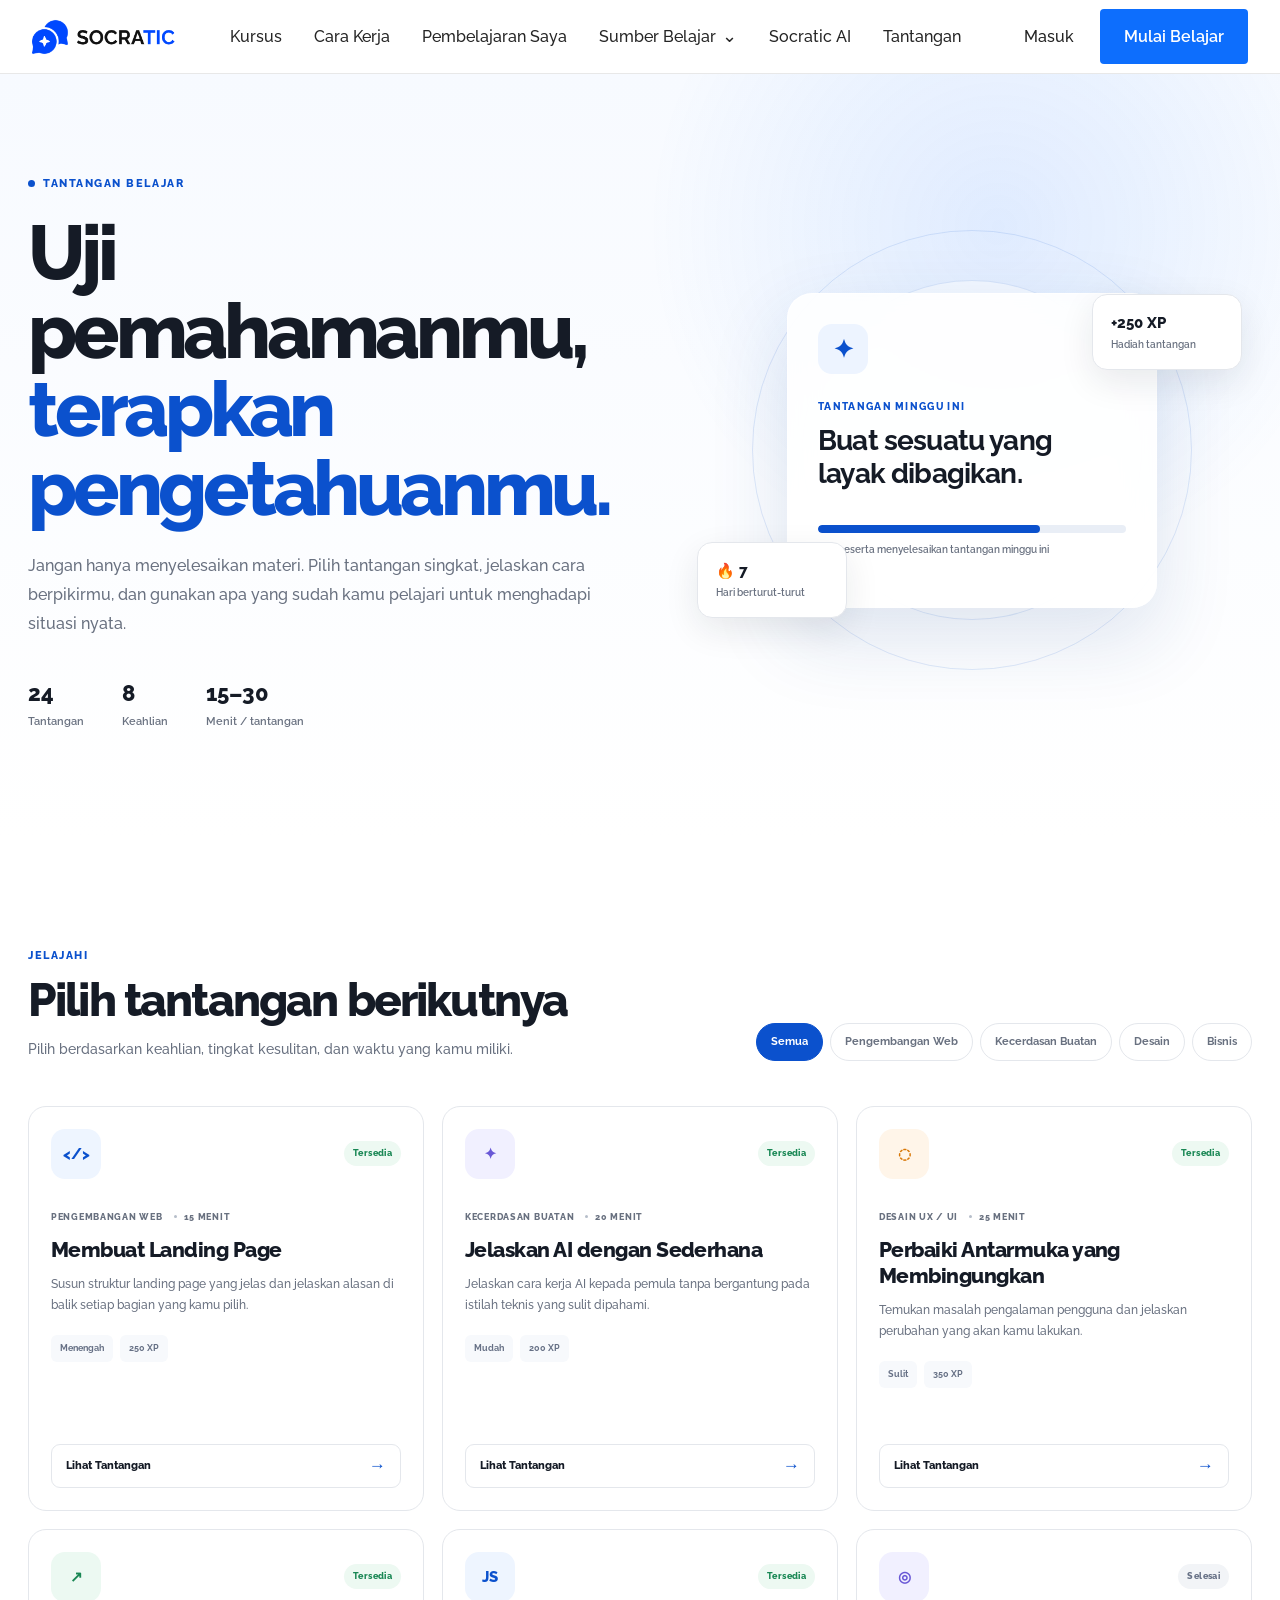
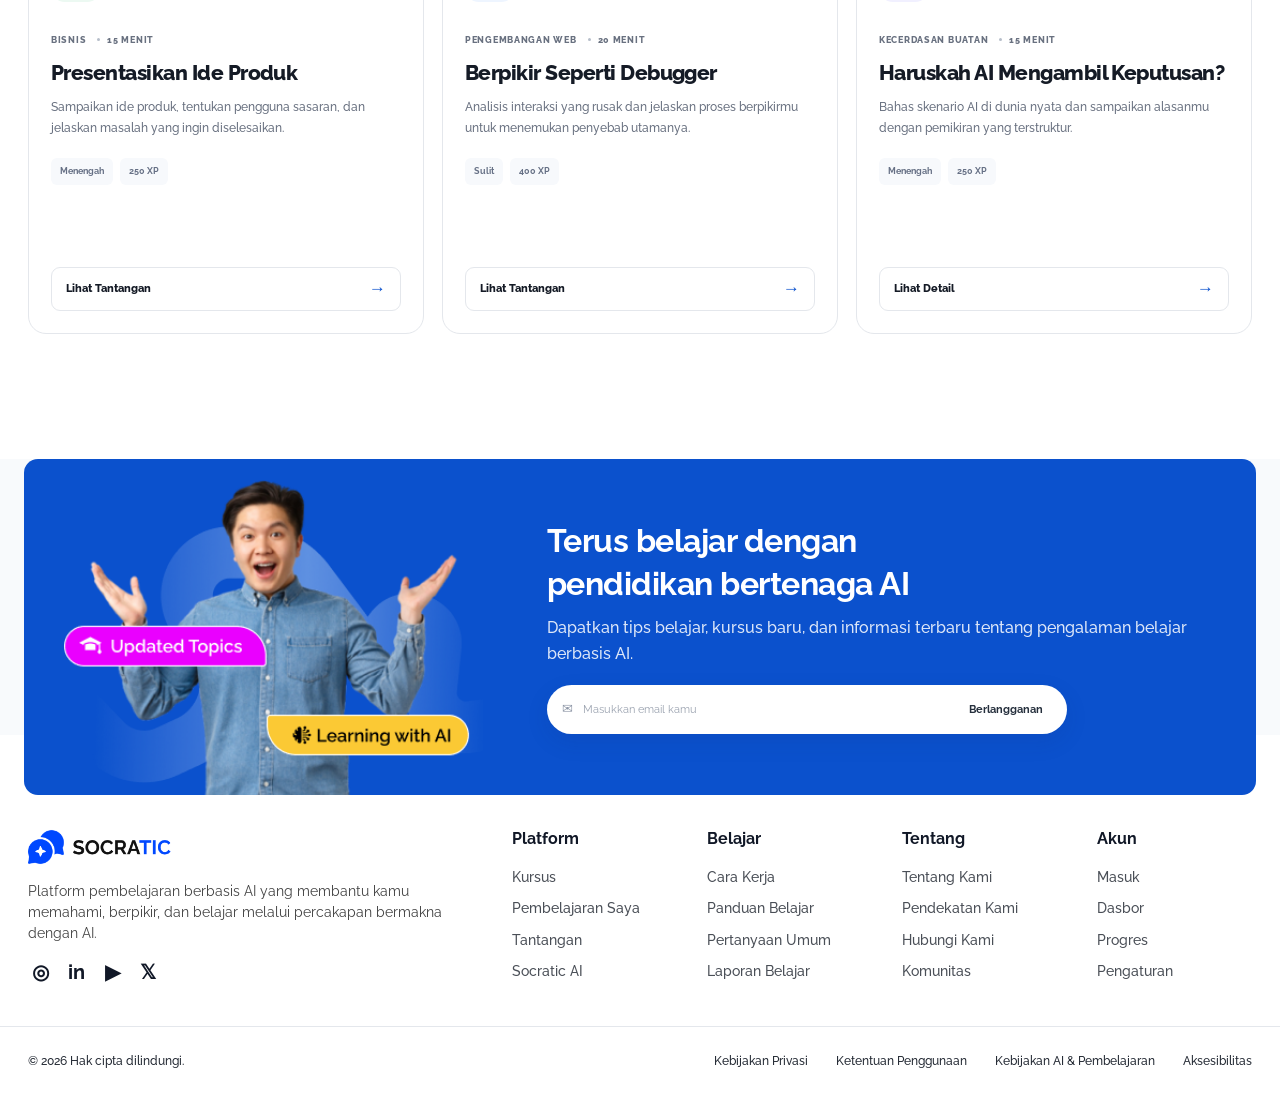
==== commit fc46d50f: "Finish login page" ====
--- a/challenge.html
+++ b/challenge.html
@@ -15,6 +15,7 @@
       href="https://fonts.googleapis.com/css2?family=Raleway:wght@400;500;600;700;800&display=swap"
       rel="stylesheet"
     />
+    <link rel="shortcut icon" href="favicon.ico" type="image/x-icon" />
 
     <link rel="stylesheet" href="./css/main.css" />
     <link rel="stylesheet" href="./css/challenge.css" />
--- a/css/main.css
+++ b/css/main.css
@@ -10,6 +10,10 @@
   color: #1f1f1f;
   line-height: 1.6;
   -webkit-font-smoothing: antialiased;
+}
+
+.hidden {
+  display: none !important;
 }
 
 h1,
@@ -623,7 +627,7 @@
 }
 
 .footer .berlangganan {
-  width: 100%;
+  width: calc(100% - 48px);
   min-height: 260px;
   display: grid;
   grid-template-columns: minmax(300px, 0.95fr) minmax(0, 1.35fr);
@@ -823,6 +827,9 @@
     color 0.25s ease,
     transform 0.25s ease;
 }
+.footer .identitas .sosial a svg {
+  width: 20px;
+}
 
 .footer .identitas .sosial a:hover {
   color: var(--warna-biru);
@@ -947,7 +954,13 @@
 @media (max-width: 900px) {
   .footer .berlangganan {
     grid-template-columns: 0.8fr 1.2fr;
-    padding-inline: 28px;
+  }
+
+  .footer .berlangganan .berlangganan-informasi h2 {
+    font-size: 28px;
+  }
+  .footer .berlangganan .berlangganan-informasi p {
+    font-size: 14px;
   }
 
   .footer .bagian-utama {
@@ -964,7 +977,34 @@
   }
 }
 
+@media (max-width: 764px) {
+  .footer .berlangganan {
+    display: flex;
+    flex-direction: column-reverse;
+  }
+  .footer .berlangganan .berlangganan-informasi {
+    padding: 0;
+  }
+  .footer .berlangganan .berlangganan-informasi {
+    width: 100%;
+    padding: 40px 32px;
+    padding-bottom: 0;
+  }
+  .footer .berlangganan .berlangganan-informasi h2 {
+    text-align: center;
+  }
+  .footer .berlangganan .berlangganan-informasi p {
+    text-align: center;
+  }
+  .footer .formulir-berlangganan {
+    max-width: unset;
+  }
+}
+
 @media (max-width: 640px) {
+  .kartu-kursus .bagian-konten .metrik-kursus {
+    flex-wrap: wrap;
+  }
   .wadah {
     padding-inline: 18px;
   }
@@ -976,16 +1016,16 @@
   .footer .berlangganan {
     grid-template-columns: 1fr;
     gap: 4px;
-    padding: 22px 20px 26px;
     text-align: center;
   }
 
   .footer .berlangganan .berlangganan-ilustrasi {
-    height: 150px;
+    height: auto;
+    padding: 0 20px;
   }
 
   .footer .berlangganan .berlangganan-ilustrasi img {
-    height: 150px;
+    height: auto;
   }
 
   .footer .berlangganan .berlangganan-informasi h2 {
@@ -1066,9 +1106,9 @@
     grid-template-columns: 1fr;
     text-align: center;
   }
-
-  .footer .kolom-tautan .kelompok-tautan {
-    align-items: center;
+  .footer .kolom-tautan .kelompok-tautan a,
+  .footer .kontak a {
+    text-align: left;
   }
 
   .footer .formulir-berlangganan .input-grup {
@@ -1146,6 +1186,10 @@
   border-radius: 6px;
   font-size: 1.1rem;
   box-shadow: 0 2px 5px rgba(0, 0, 0, 0.1);
+  display: flex;
+  flex-direction: column;
+  justify-content: flex-end;
+  align-items: flex-end;
 }
 
 .kartu-kursus .bagian-konten {
@@ -1243,3 +1287,73 @@
   font-size: 0.8rem;
   color: #6b7280;
 }
+
+@media (max-width: 900px) {
+  .head-section {
+    font-family: "Raleway", sans-serif;
+    font-size: 32px;
+    line-height: 38px;
+    text-align: center;
+    margin-bottom: 20px;
+  }
+  .sub-head-section {
+    font-size: 0.8rem;
+  }
+}
+
+@media (max-width: 800px) {
+  .footer .bagian-utama .cover {
+    flex-direction: column;
+  }
+  .footer .identitas {
+    width: 100%;
+  }
+}
+
+@media (max-width: 640px) {
+  .footer .identitas p {
+    text-align: left;
+  }
+  .footer .paling-bawah .paling-bawah-isi .tautan-legal {
+    display: none;
+  }
+}
+
+@media (max-width: 576px) {
+  .head-section {
+    font-family: "Raleway", sans-serif;
+    font-size: 28px;
+    line-height: 38px;
+    text-align: center;
+    margin-bottom: 12px;
+  }
+  .sub-head-section {
+    font-size: 0.8rem;
+    margin-bottom: 8px;
+  }
+  .bagian-kursus .wadah {
+    padding: 0;
+  }
+}
+
+@media (max-width: 564px) {
+  .footer .kolom-tautan .kelompok-tautan h3,
+  .footer .kontak h3 {
+    font-size: 14px;
+  }
+  .footer .kolom-tautan .kelompok-tautan a,
+  .footer .kontak a {
+    font-size: 14px;
+  }
+  .footer .kolom-tautan .kelompok-tautan {
+    flex: 1;
+    min-width: 100px;
+  }
+  .footer .kolom-tautan {
+    display: flex;
+    flex-direction: row;
+    flex-wrap: wrap;
+    justify-content: flex-start;
+    align-items: flex-start;
+  }
+}
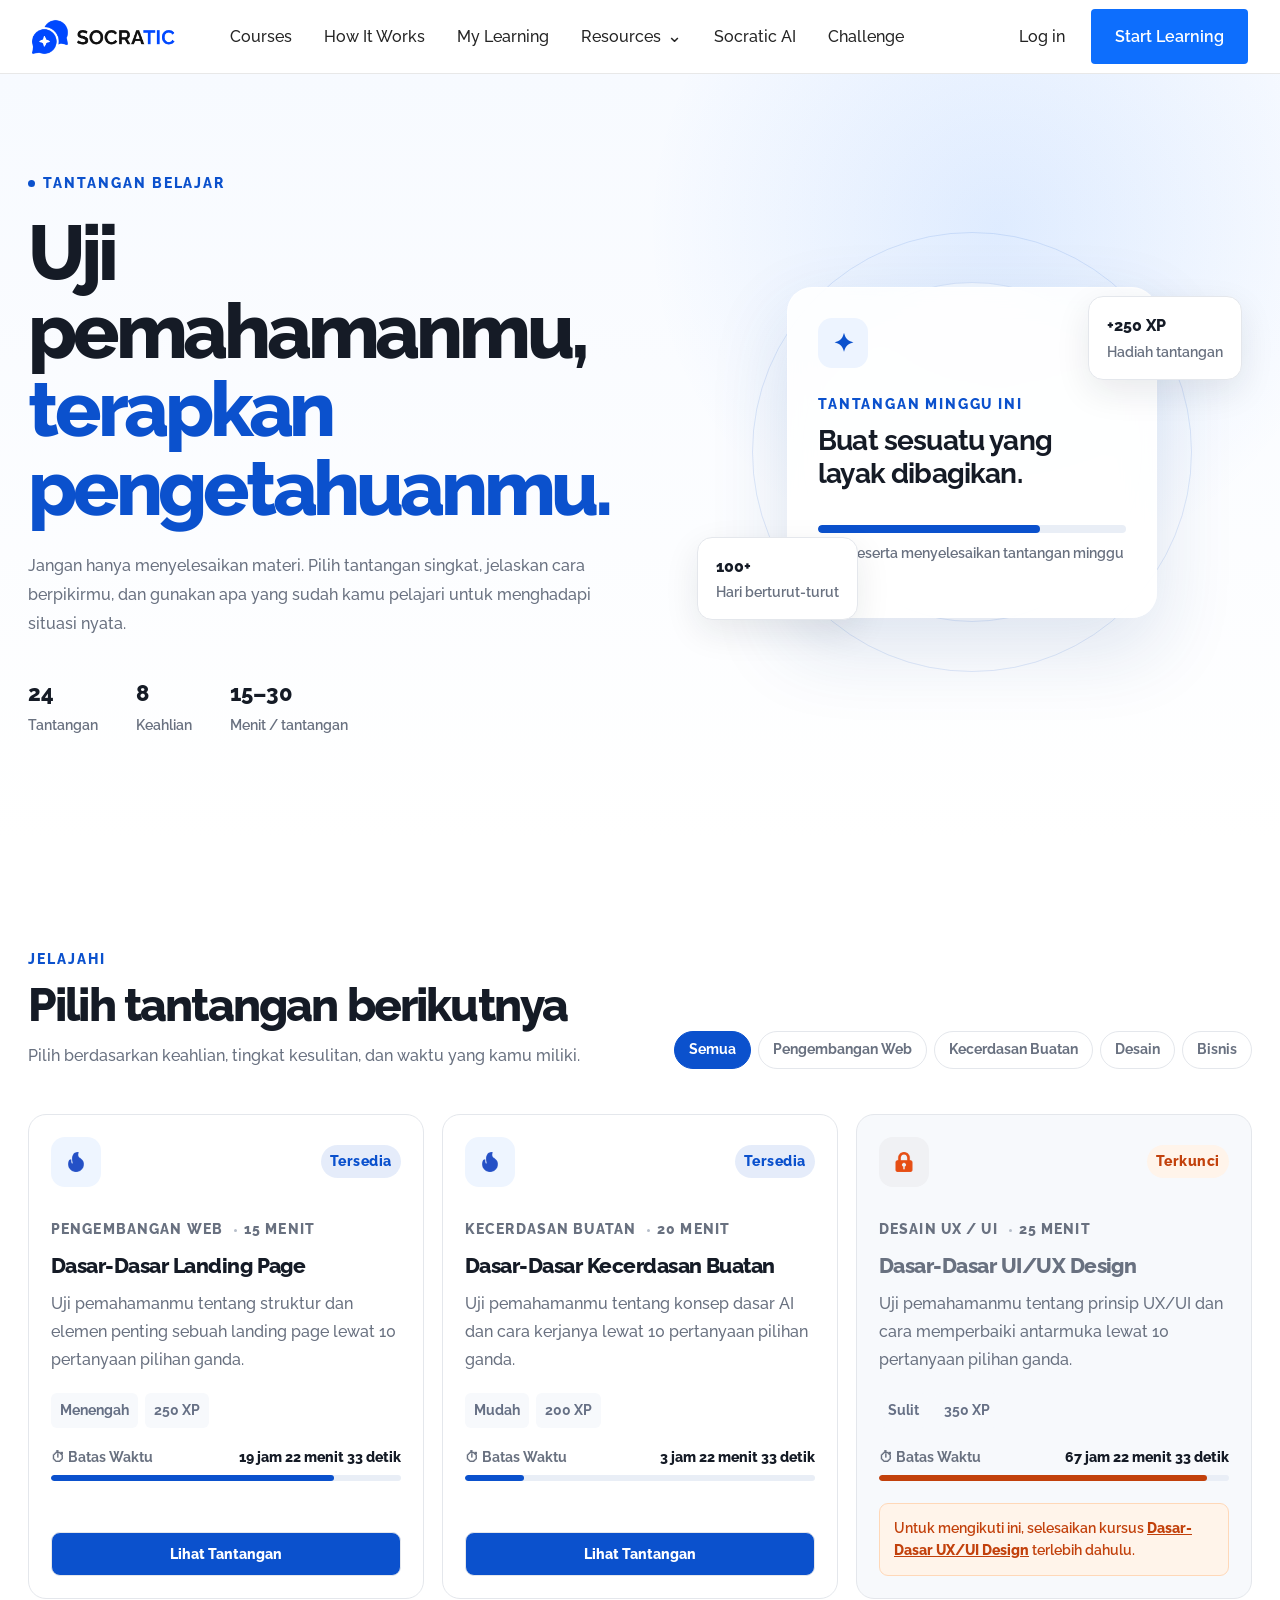
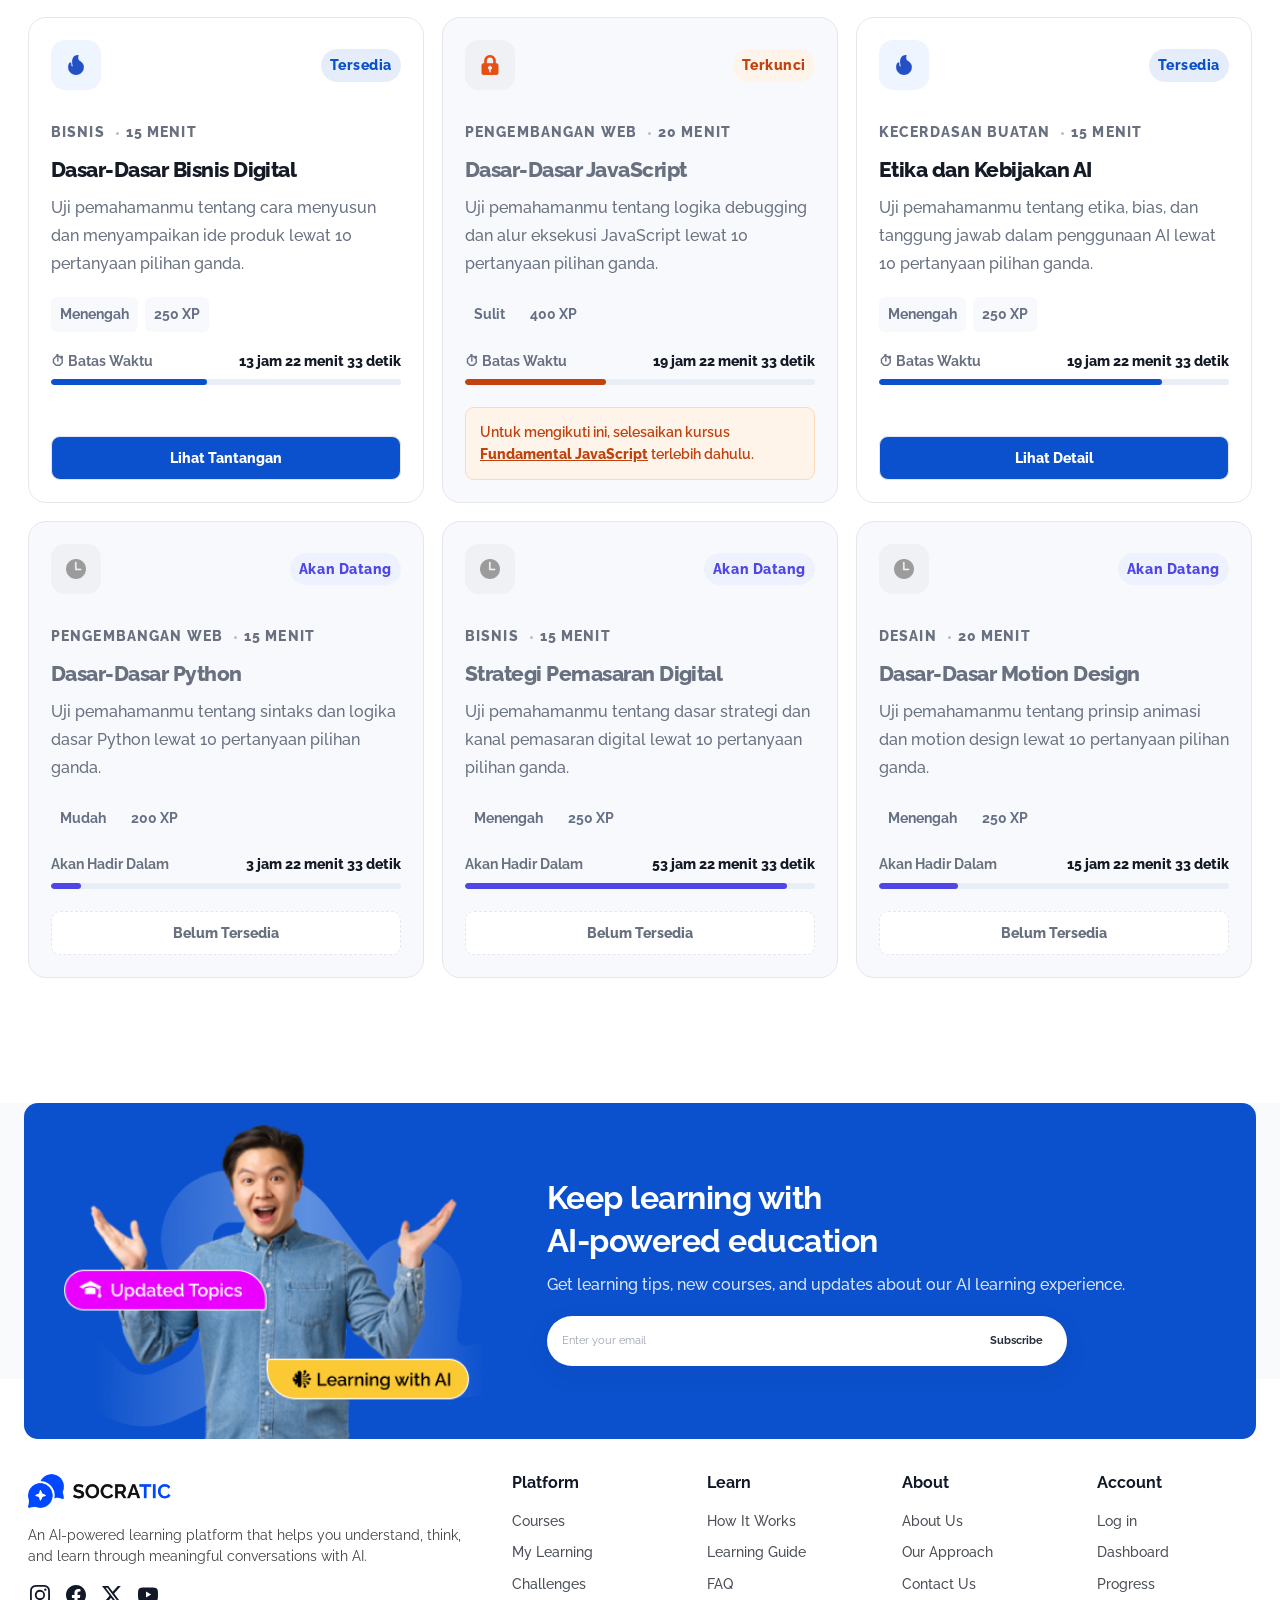
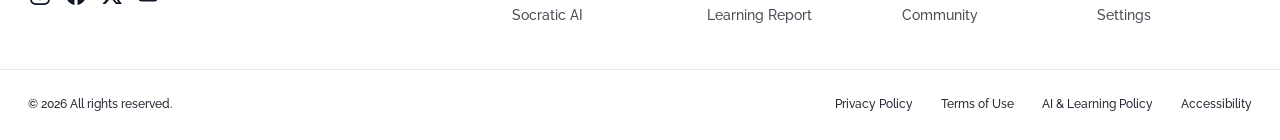
==== commit 03380583: "Finish challenge page" ====
--- a/challenge.html
+++ b/challenge.html
@@ -5,9 +5,9 @@
     <meta name="viewport" content="width=device-width, initial-scale=1.0" />
     <meta
       name="description"
-      content="Tantangan belajar Academos untuk menguji pemahaman dan menerapkan pengetahuan."
+      content="Tantangan belajar Socratic untuk menguji pemahaman dan menerapkan pengetahuan."
     />
-    <title>Tantangan Belajar — Academos</title>
+    <title>Tantangan Belajar — Socratic</title>
 
     <link rel="preconnect" href="https://fonts.googleapis.com" />
     <link rel="preconnect" href="https://fonts.gstatic.com" crossorigin />
@@ -25,148 +25,132 @@
     <!-- =====================================================
          HEADER
     ====================================================== -->
-    <header>
-      <nav class="navigasi">
-        <div class="wadah">
-          <a href="index.html" class="logo" aria-label="Beranda">
-            <img src="./assets/imgs/logo-color.png" alt="Logo Academos" />
-          </a>
-
-          <div class="menu">
-            <a href="course-list.html" class="tautan-menu">Kursus</a>
-            <a href="index.html#how-it-works" class="tautan-menu">Cara Kerja</a>
-            <a href="dashboard.html" class="tautan-menu">Pembelajaran Saya</a>
-
-            <div class="menu-dropdown">
-              <a href="#" class="tautan-menu tautan-dropdown">
-                Sumber Belajar <span class="panah">⌄</span>
-              </a>
-
-              <div class="jendela">
-                <div class="isi-jendela">
-                  <div class="kolom-jendela">
-                    <h3>Jelajahi</h3>
-                    <a href="course-list.html">Semua Kursus</a>
-                    <a href="#">Jalur Belajar</a>
-                    <a href="challenge.html">Tantangan</a>
-                  </div>
-
-                  <div class="kolom-jendela">
-                    <h3>Pelajari</h3>
-                    <a href="index.html#how-it-works">
-                      Cara Kerja Socratic AI
-                    </a>
-                    <a href="#">Panduan Belajar</a>
-                    <a href="#">Pertanyaan Umum</a>
-                  </div>
-
-                  <div class="kolom-jendela">
-                    <h3>Tentang</h3>
-                    <a href="#">Tentang Platform</a>
-                    <a href="#">Pendekatan Kami</a>
-                    <a href="#">Hubungi Kami</a>
-                  </div>
-
-                  <div class="kolom-jendela">
-                    <h3>Pembelajaran Anda</h3>
-                    <a href="dashboard.html">Dasbor</a>
-                    <a href="#">Progres Belajar</a>
-                    <a href="#">Laporan Belajar</a>
-                  </div>
-                </div>
-              </div>
-            </div>
-
-            <a href="index.html#socratic-ai" class="tautan-menu">
-              Socratic AI
+    <nav class="navigasi">
+      <div class="wadah">
+        <a href="index.html" class="logo">
+          <img src="./assets/imgs/logo-color.png" alt="Logo" />
+        </a>
+
+        <div class="menu">
+          <a href="course-list.html" class="tautan-menu">Courses</a>
+          <a href="#how-it-works" class="tautan-menu">How It Works</a>
+          <a href="dashboard.html" class="tautan-menu">My Learning</a>
+
+          <div class="menu-dropdown">
+            <a href="#" class="tautan-menu tautan-dropdown">
+              Resources <span class="panah">⌄</span>
             </a>
-            <a href="challenge.html" class="tautan-menu aktif">Tantangan</a>
-          </div>
-
-          <div class="menu-kanan">
-            <a href="login.html" class="masuk">Masuk</a>
-            <a href="course-list.html" class="tombol">Mulai Belajar</a>
-          </div>
-
-          <button
-            class="tombol-hamburger"
-            id="tombolHamburger"
-            aria-label="Buka menu"
-            type="button"
-          >
-            <span></span>
-            <span></span>
-            <span></span>
+
+            <div class="jendela">
+              <div class="isi-jendela">
+                <div class="kolom-jendela">
+                  <h3>Explore</h3>
+                  <a href="course-list.html">All Courses</a>
+                  <a href="#">Learning Paths</a>
+                  <a href="#">Challenges</a>
+                </div>
+
+                <div class="kolom-jendela">
+                  <h3>Learn</h3>
+                  <a href="#how-it-works">How Socratic AI Works</a>
+                  <a href="#">Learning Guide</a>
+                  <a href="#">FAQ</a>
+                </div>
+
+                <div class="kolom-jendela">
+                  <h3>About</h3>
+                  <a href="#">About Platform</a>
+                  <a href="#">Our Approach</a>
+                  <a href="#">Contact Us</a>
+                </div>
+
+                <div class="kolom-jendela">
+                  <h3>Your Learning</h3>
+                  <a href="dashboard.html">Dashboard</a>
+                  <a href="#">Learning Progress</a>
+                  <a href="#">Learning Report</a>
+                </div>
+              </div>
+            </div>
+          </div>
+
+          <a href="#socratic-ai" class="tautan-menu aktif">Socratic AI</a>
+          <a href="challenge.html" class="tautan-menu">Challenge</a>
+        </div>
+
+        <div class="menu-kanan">
+          <a href="login.html" class="masuk">Log in</a>
+          <a href="course-list.html" class="tombol">Start Learning</a>
+        </div>
+
+        <button
+          class="tombol-hamburger"
+          id="tombolHamburger"
+          aria-label="Buka menu"
+        >
+          <span></span>
+          <span></span>
+          <span></span>
+        </button>
+      </div>
+    </nav>
+
+    <div class="lapisan" id="lapisan"></div>
+
+    <aside class="sidebar" id="sidebar">
+      <div class="kepala-sidebar">
+        <a href="index.html" class="logo-sidebar">
+          <img src="./assets/imgs/logo-color.png" alt="Logo" />
+        </a>
+
+        <button class="tombol-tutup" id="tombolTutup" aria-label="Tutup menu">
+          ×
+        </button>
+      </div>
+
+      <div class="isi-sidebar">
+        <a href="course-list.html">Courses</a>
+        <a href="#how-it-works">How It Works</a>
+        <a href="dashboard.html">My Learning</a>
+
+        <div class="dropdown-sidebar">
+          <button class="tombol-dropdown-sidebar" id="tombolDropdownSidebar">
+            Resources <span id="panahSidebar">+</span>
           </button>
+
+          <div class="isi-dropdown-sidebar" id="isiDropdownSidebar">
+            <h4>Explore</h4>
+            <a href="course-list.html">All Courses</a>
+            <a href="#">Learning Paths</a>
+            <a href="#">Challenges</a>
+
+            <h4>Learn</h4>
+            <a href="#how-it-works">How Socratic AI Works</a>
+            <a href="#">Learning Guide</a>
+            <a href="#">FAQ</a>
+
+            <h4>About</h4>
+            <a href="#">About Platform</a>
+            <a href="#">Our Approach</a>
+            <a href="#">Contact Us</a>
+
+            <h4>Your Learning</h4>
+            <a href="dashboard.html">Dashboard</a>
+            <a href="#">Learning Progress</a>
+            <a href="#">Learning Report</a>
+          </div>
         </div>
-      </nav>
-
-      <div class="lapisan" id="lapisan"></div>
-
-      <aside class="sidebar" id="sidebar">
-        <div class="kepala-sidebar">
-          <a href="index.html" class="logo-sidebar" aria-label="Beranda">
-            <img src="./assets/imgs/logo-color.png" alt="Logo Academos" />
-          </a>
-
-          <button
-            class="tombol-tutup"
-            id="tombolTutup"
-            aria-label="Tutup menu"
-            type="button"
-          >
-            ×
-          </button>
-        </div>
-
-        <div class="isi-sidebar">
-          <a href="course-list.html">Kursus</a>
-          <a href="index.html#how-it-works">Cara Kerja</a>
-          <a href="dashboard.html">Pembelajaran Saya</a>
-
-          <div class="dropdown-sidebar">
-            <button
-              class="tombol-dropdown-sidebar"
-              id="tombolDropdownSidebar"
-              type="button"
-            >
-              Sumber Belajar <span id="panahSidebar">+</span>
-            </button>
-
-            <div class="isi-dropdown-sidebar" id="isiDropdownSidebar">
-              <h4>Jelajahi</h4>
-              <a href="course-list.html">Semua Kursus</a>
-              <a href="#">Jalur Belajar</a>
-              <a href="challenge.html">Tantangan</a>
-
-              <h4>Pelajari</h4>
-              <a href="index.html#how-it-works">Cara Kerja Socratic AI</a>
-              <a href="#">Panduan Belajar</a>
-              <a href="#">Pertanyaan Umum</a>
-
-              <h4>Tentang</h4>
-              <a href="#">Tentang Platform</a>
-              <a href="#">Pendekatan Kami</a>
-              <a href="#">Hubungi Kami</a>
-
-              <h4>Pembelajaran Anda</h4>
-              <a href="dashboard.html">Dasbor</a>
-              <a href="#">Progres Belajar</a>
-              <a href="#">Laporan Belajar</a>
-            </div>
-          </div>
-
-          <a href="index.html#socratic-ai">Socratic AI</a>
-          <a href="challenge.html">Tantangan</a>
-
-          <div class="garis-sidebar"></div>
-
-          <a href="login.html">Masuk</a>
-          <a href="#">Hubungi Kami</a>
-          <a href="course-list.html" class="tombol-sidebar">Mulai Belajar</a>
-        </div>
-      </aside>
-    </header>
+
+        <a href="#socratic-ai">Socratic AI</a>
+        <a href="challenge.html">Challenge</a>
+
+        <div class="garis-sidebar"></div>
+
+        <a href="login.html">Log in</a>
+        <a href="#">Contact Us</a>
+        <a href="course-list.html" class="tombol-sidebar">Start Learning</a>
+      </div>
+    </aside>
 
     <main>
       <!-- =====================================================
@@ -229,7 +213,7 @@
             </div>
 
             <div class="kartu-melayang kartu-streak">
-              <span>🔥 7</span>
+              <span>100+</span>
               <small>Hari berturut-turut</small>
             </div>
           </div>
@@ -277,10 +261,12 @@
               data-challenge="landing-page"
               tabindex="0"
               role="button"
-              aria-label="Lihat detail tantangan Membuat Landing Page"
+              aria-label="Lihat detail tantangan Dasar-Dasar Landing Page"
             >
               <div class="kartu-atas">
-                <span class="ikon-kategori ikon-web">&lt;/&gt;</span>
+                <span class="ikon-kategori ikon-web">
+                  <img src="./assets/icon/fire_blue.svg" alt="fire icon" />
+                </span>
                 <span class="status-challenge tersedia">Tersedia</span>
               </div>
 
@@ -290,20 +276,32 @@
                   <span>15 MENIT</span>
                 </div>
 
-                <h3>Membuat Landing Page</h3>
+                <h3>Dasar-Dasar Landing Page</h3>
                 <p>
-                  Susun struktur landing page yang jelas dan jelaskan alasan di
-                  balik setiap bagian yang kamu pilih.
+                  Uji pemahamanmu tentang struktur dan elemen penting sebuah
+                  landing page lewat 10 pertanyaan pilihan ganda.
                 </p>
 
                 <div class="tag-challenge">
                   <span>Menengah</span>
                   <span>250 XP</span>
                 </div>
+
+                <div class="batas-waktu">
+                  <div class="batas-waktu-head">
+                    <span>⏱ Batas Waktu</span>
+                    <strong data-batas-waktu-teks
+                      >-- jam -- menit -- detik</strong
+                    >
+                  </div>
+                  <div class="batas-waktu-track">
+                    <span data-batas-waktu-bar style="width: 0%"></span>
+                  </div>
+                </div>
               </div>
 
               <button class="tombol-detail" type="button">
-                Lihat Tantangan <span>→</span>
+                Lihat Tantangan
               </button>
             </article>
 
@@ -313,10 +311,12 @@
               data-challenge="explain-ai"
               tabindex="0"
               role="button"
-              aria-label="Lihat detail tantangan Menjelaskan AI dengan sederhana"
+              aria-label="Lihat detail tantangan Dasar-Dasar Kecerdasan Buatan"
             >
               <div class="kartu-atas">
-                <span class="ikon-kategori ikon-ai">✦</span>
+                <span class="ikon-kategori ikon-web">
+                  <img src="./assets/icon/fire_blue.svg" alt="fire icon" />
+                </span>
                 <span class="status-challenge tersedia">Tersedia</span>
               </div>
 
@@ -326,34 +326,49 @@
                   <span>20 MENIT</span>
                 </div>
 
-                <h3>Jelaskan AI dengan Sederhana</h3>
+                <h3>Dasar-Dasar Kecerdasan Buatan</h3>
                 <p>
-                  Jelaskan cara kerja AI kepada pemula tanpa bergantung pada
-                  istilah teknis yang sulit dipahami.
+                  Uji pemahamanmu tentang konsep dasar AI dan cara kerjanya
+                  lewat 10 pertanyaan pilihan ganda.
                 </p>
 
                 <div class="tag-challenge">
                   <span>Mudah</span>
                   <span>200 XP</span>
                 </div>
+
+                <div class="batas-waktu">
+                  <div class="batas-waktu-head">
+                    <span>⏱ Batas Waktu</span>
+                    <strong data-batas-waktu-teks
+                      >-- jam -- menit -- detik</strong
+                    >
+                  </div>
+                  <div class="batas-waktu-track">
+                    <span data-batas-waktu-bar style="width: 0%"></span>
+                  </div>
+                </div>
               </div>
 
               <button class="tombol-detail" type="button">
-                Lihat Tantangan <span>→</span>
+                Lihat Tantangan
               </button>
             </article>
 
             <article
-              class="kartu-challenge"
+              class="kartu-challenge kartu-terkunci"
               data-kategori="Desain"
               data-challenge="ux-audit"
-              tabindex="0"
-              role="button"
-              aria-label="Lihat detail tantangan Memperbaiki antarmuka"
+              aria-disabled="true"
             >
               <div class="kartu-atas">
-                <span class="ikon-kategori ikon-design">◌</span>
-                <span class="status-challenge tersedia">Tersedia</span>
+                <span class="ikon-kategori ikon-web ikon-kunci">
+                  <img
+                    src="./assets/icon/padlock_orange.svg"
+                    alt="padlock icon"
+                  />
+                </span>
+                <span class="status-challenge terkunci">Terkunci</span>
               </div>
 
               <div class="kartu-konten">
@@ -362,21 +377,37 @@
                   <span>25 MENIT</span>
                 </div>
 
-                <h3>Perbaiki Antarmuka yang Membingungkan</h3>
+                <h3>Dasar-Dasar UI/UX Design</h3>
                 <p>
-                  Temukan masalah pengalaman pengguna dan jelaskan perubahan
-                  yang akan kamu lakukan.
+                  Uji pemahamanmu tentang prinsip UX/UI dan cara memperbaiki
+                  antarmuka lewat 10 pertanyaan pilihan ganda.
                 </p>
 
                 <div class="tag-challenge">
                   <span>Sulit</span>
                   <span>350 XP</span>
                 </div>
-              </div>
-
-              <button class="tombol-detail" type="button">
-                Lihat Tantangan <span>→</span>
-              </button>
+
+                <div class="batas-waktu">
+                  <div class="batas-waktu-head">
+                    <span>⏱ Batas Waktu</span>
+                    <strong data-batas-waktu-teks
+                      >-- jam -- menit -- detik</strong
+                    >
+                  </div>
+                  <div class="batas-waktu-track">
+                    <span data-batas-waktu-bar style="width: 0%"></span>
+                  </div>
+                </div>
+              </div>
+
+              <div class="kartu-alert-kunci">
+                <p>
+                  Untuk mengikuti ini, selesaikan kursus
+                  <a href="course.html">Dasar-Dasar UX/UI Design</a>
+                  terlebih dahulu.
+                </p>
+              </div>
             </article>
 
             <article
@@ -385,10 +416,12 @@
               data-challenge="product-pitch"
               tabindex="0"
               role="button"
-              aria-label="Lihat detail tantangan Presentasi ide produk"
+              aria-label="Lihat detail tantangan Dasar-Dasar Bisnis Digital"
             >
               <div class="kartu-atas">
-                <span class="ikon-kategori ikon-business">↗</span>
+                <span class="ikon-kategori ikon-web">
+                  <img src="./assets/icon/fire_blue.svg" alt="fire icon" />
+                </span>
                 <span class="status-challenge tersedia">Tersedia</span>
               </div>
 
@@ -398,34 +431,46 @@
                   <span>15 MENIT</span>
                 </div>
 
-                <h3>Presentasikan Ide Produk</h3>
+                <h3>Dasar-Dasar Bisnis Digital</h3>
                 <p>
-                  Sampaikan ide produk, tentukan pengguna sasaran, dan jelaskan
-                  masalah yang ingin diselesaikan.
+                  Uji pemahamanmu tentang cara menyusun dan menyampaikan ide
+                  produk lewat 10 pertanyaan pilihan ganda.
                 </p>
 
                 <div class="tag-challenge">
                   <span>Menengah</span>
                   <span>250 XP</span>
                 </div>
+
+                <div class="batas-waktu">
+                  <div class="batas-waktu-head">
+                    <span>⏱ Batas Waktu</span>
+                    <strong data-batas-waktu-teks
+                      >-- jam -- menit -- detik</strong
+                    >
+                  </div>
+                  <div class="batas-waktu-track">
+                    <span data-batas-waktu-bar style="width: 0%"></span>
+                  </div>
+                </div>
               </div>
 
               <button class="tombol-detail" type="button">
-                Lihat Tantangan <span>→</span>
+                Lihat Tantangan
               </button>
             </article>
 
             <article
-              class="kartu-challenge"
+              class="kartu-challenge kartu-terkunci"
               data-kategori="Pengembangan Web"
               data-challenge="debug-javascript"
-              tabindex="0"
-              role="button"
-              aria-label="Lihat detail tantangan Berpikir seperti debugger"
+              aria-disabled="true"
             >
               <div class="kartu-atas">
-                <span class="ikon-kategori ikon-web">JS</span>
-                <span class="status-challenge tersedia">Tersedia</span>
+                <span class="ikon-kategori ikon-web ikon-kunci">
+                  <img src="./assets/icon/padlock_orange.svg" alt="lock" />
+                </span>
+                <span class="status-challenge terkunci">Terkunci</span>
               </div>
 
               <div class="kartu-konten">
@@ -434,21 +479,37 @@
                   <span>20 MENIT</span>
                 </div>
 
-                <h3>Berpikir Seperti Debugger</h3>
+                <h3>Dasar-Dasar JavaScript</h3>
                 <p>
-                  Analisis interaksi yang rusak dan jelaskan proses berpikirmu
-                  untuk menemukan penyebab utamanya.
+                  Uji pemahamanmu tentang logika debugging dan alur eksekusi
+                  JavaScript lewat 10 pertanyaan pilihan ganda.
                 </p>
 
                 <div class="tag-challenge">
                   <span>Sulit</span>
                   <span>400 XP</span>
                 </div>
-              </div>
-
-              <button class="tombol-detail" type="button">
-                Lihat Tantangan <span>→</span>
-              </button>
+
+                <div class="batas-waktu">
+                  <div class="batas-waktu-head">
+                    <span>⏱ Batas Waktu</span>
+                    <strong data-batas-waktu-teks
+                      >-- jam -- menit -- detik</strong
+                    >
+                  </div>
+                  <div class="batas-waktu-track">
+                    <span data-batas-waktu-bar style="width: 0%"></span>
+                  </div>
+                </div>
+              </div>
+
+              <div class="kartu-alert-kunci">
+                <p>
+                  Untuk mengikuti ini, selesaikan kursus
+                  <a href="course.html">Fundamental JavaScript</a>
+                  terlebih dahulu.
+                </p>
+              </div>
             </article>
 
             <article
@@ -457,11 +518,13 @@
               data-challenge="ai-ethics"
               tabindex="0"
               role="button"
-              aria-label="Lihat detail tantangan Pengambilan keputusan dengan AI"
+              aria-label="Lihat detail tantangan Etika dan Kebijakan AI"
             >
               <div class="kartu-atas">
-                <span class="ikon-kategori ikon-ai">◎</span>
-                <span class="status-challenge selesai">Selesai</span>
+                <span class="ikon-kategori ikon-web">
+                  <img src="./assets/icon/fire_blue.svg" alt="fire icon" />
+                </span>
+                <span class="status-challenge tersedia">Tersedia</span>
               </div>
 
               <div class="kartu-konten">
@@ -470,21 +533,169 @@
                   <span>15 MENIT</span>
                 </div>
 
-                <h3>Haruskah AI Mengambil Keputusan?</h3>
+                <h3>Etika dan Kebijakan AI</h3>
                 <p>
-                  Bahas skenario AI di dunia nyata dan sampaikan alasanmu dengan
-                  pemikiran yang terstruktur.
+                  Uji pemahamanmu tentang etika, bias, dan tanggung jawab dalam
+                  penggunaan AI lewat 10 pertanyaan pilihan ganda.
                 </p>
 
                 <div class="tag-challenge">
                   <span>Menengah</span>
                   <span>250 XP</span>
                 </div>
-              </div>
-
-              <button class="tombol-detail" type="button">
-                Lihat Detail <span>→</span>
-              </button>
+
+                <div class="batas-waktu">
+                  <div class="batas-waktu-head">
+                    <span>⏱ Batas Waktu</span>
+                    <strong data-batas-waktu-teks
+                      >-- jam -- menit -- detik</strong
+                    >
+                  </div>
+                  <div class="batas-waktu-track">
+                    <span data-batas-waktu-bar style="width: 0%"></span>
+                  </div>
+                </div>
+              </div>
+
+              <button class="tombol-detail" type="button">Lihat Detail</button>
+            </article>
+
+            <article
+              class="kartu-challenge kartu-akan-datang"
+              data-kategori="Pengembangan Web"
+              aria-disabled="true"
+              data-siklus-jam="40"
+            >
+              <div class="kartu-atas">
+                <span class="ikon-kategori ikon-web ikon-kunci">
+                  <img src="./assets/icon/clock_silver.svg" alt="clock icon" />
+                </span>
+                <span class="status-challenge akan-datang">Akan Datang</span>
+              </div>
+
+              <div class="kartu-konten">
+                <div class="meta-challenge">
+                  <span>PENGEMBANGAN WEB</span>
+                  <span>15 MENIT</span>
+                </div>
+
+                <h3>Dasar-Dasar Python</h3>
+                <p>
+                  Uji pemahamanmu tentang sintaks dan logika dasar Python lewat
+                  10 pertanyaan pilihan ganda.
+                </p>
+
+                <div class="tag-challenge">
+                  <span>Mudah</span>
+                  <span>200 XP</span>
+                </div>
+
+                <div class="batas-waktu">
+                  <div class="batas-waktu-head">
+                    <span>Akan Hadir Dalam</span>
+                    <strong data-batas-waktu-teks
+                      >-- jam -- menit -- detik</strong
+                    >
+                  </div>
+                  <div class="batas-waktu-track">
+                    <span data-batas-waktu-bar style="width: 0%"></span>
+                  </div>
+                </div>
+              </div>
+
+              <div class="tombol-nonaktif">Belum Tersedia</div>
+            </article>
+
+            <article
+              class="kartu-challenge kartu-akan-datang"
+              data-kategori="Bisnis"
+              aria-disabled="true"
+              data-siklus-jam="58"
+            >
+              <div class="kartu-atas">
+                <span class="ikon-kategori ikon-business ikon-kunci">
+                  <img src="./assets/icon/clock_silver.svg" alt="clock icon" />
+                </span>
+                <span class="status-challenge akan-datang">Akan Datang</span>
+              </div>
+
+              <div class="kartu-konten">
+                <div class="meta-challenge">
+                  <span>BISNIS</span>
+                  <span>15 MENIT</span>
+                </div>
+
+                <h3>Strategi Pemasaran Digital</h3>
+                <p>
+                  Uji pemahamanmu tentang dasar strategi dan kanal pemasaran
+                  digital lewat 10 pertanyaan pilihan ganda.
+                </p>
+
+                <div class="tag-challenge">
+                  <span>Menengah</span>
+                  <span>250 XP</span>
+                </div>
+
+                <div class="batas-waktu">
+                  <div class="batas-waktu-head">
+                    <span>Akan Hadir Dalam</span>
+                    <strong data-batas-waktu-teks
+                      >-- jam -- menit -- detik</strong
+                    >
+                  </div>
+                  <div class="batas-waktu-track">
+                    <span data-batas-waktu-bar style="width: 0%"></span>
+                  </div>
+                </div>
+              </div>
+
+              <div class="tombol-nonaktif">Belum Tersedia</div>
+            </article>
+
+            <article
+              class="kartu-challenge kartu-akan-datang"
+              data-kategori="Desain"
+              aria-disabled="true"
+              data-siklus-jam="68"
+            >
+              <div class="kartu-atas">
+                <span class="ikon-kategori ikon-design ikon-kunci">
+                  <img src="./assets/icon/clock_silver.svg" alt="clock icon" />
+                </span>
+                <span class="status-challenge akan-datang">Akan Datang</span>
+              </div>
+
+              <div class="kartu-konten">
+                <div class="meta-challenge">
+                  <span>DESAIN</span>
+                  <span>20 MENIT</span>
+                </div>
+
+                <h3>Dasar-Dasar Motion Design</h3>
+                <p>
+                  Uji pemahamanmu tentang prinsip animasi dan motion design
+                  lewat 10 pertanyaan pilihan ganda.
+                </p>
+
+                <div class="tag-challenge">
+                  <span>Menengah</span>
+                  <span>250 XP</span>
+                </div>
+
+                <div class="batas-waktu">
+                  <div class="batas-waktu-head">
+                    <span>Akan Hadir Dalam</span>
+                    <strong data-batas-waktu-teks
+                      >-- jam -- menit -- detik</strong
+                    >
+                  </div>
+                  <div class="batas-waktu-track">
+                    <span data-batas-waktu-bar style="width: 0%"></span>
+                  </div>
+                </div>
+              </div>
+
+              <div class="tombol-nonaktif">Belum Tersedia</div>
             </article>
           </div>
         </div>
@@ -505,20 +716,33 @@
         <div class="popup-detail-scroll">
           <div class="popup-detail-kepala">
             <button
-              class="tombol-kembali"
+              class="tombol-tutup-detail"
               id="tombolTutupDetail"
               type="button"
-              aria-label="Kembali ke daftar tantangan"
-            >
-              ← <span>Kembali ke tantangan</span>
+              aria-label="Tutup"
+            >
+              <svg
+                xmlns="http://www.w3.org/2000/svg"
+                width="16"
+                height="16"
+                viewBox="0 0 24 24"
+                fill="none"
+                stroke="currentColor"
+                stroke-width="2.5"
+                stroke-linecap="round"
+                stroke-linejoin="round"
+              >
+                <line x1="18" y1="6" x2="6" y2="18"></line>
+                <line x1="6" y1="6" x2="18" y2="18"></line>
+              </svg>
             </button>
-
-            <span class="popup-label">DETAIL TANTANGAN</span>
           </div>
 
           <div class="popup-detail-isi">
             <div class="popup-intro">
-              <div class="popup-ikon" id="popupIkon">✦</div>
+              <div class="popup-ikon" id="popupIkon">
+                <img src="./assets/icon/fire_blue.svg" alt="fire icon" />
+              </div>
 
               <div class="popup-intro-teks">
                 <div class="meta-challenge">
@@ -541,102 +765,232 @@
               </div>
             </div>
 
-            <div class="popup-grid">
-              <div class="popup-kolom-utama">
-                <section class="blok-detail">
-                  <span class="nomor-blok">01</span>
-                  <div>
-                    <h3>Tantanganmu</h3>
-                    <p id="popupTugas"></p>
-                  </div>
-                </section>
-
-                <section class="blok-detail">
-                  <span class="nomor-blok">02</span>
-                  <div>
-                    <h3>Apa yang perlu dilakukan</h3>
-                    <ul id="popupAktivitas"></ul>
-                  </div>
-                </section>
-
-                <section class="blok-detail">
-                  <span class="nomor-blok">03</span>
-                  <div>
-                    <h3>Yang akan dinilai</h3>
-
-                    <div class="penilaian-list">
-                      <div class="penilaian-item">
-                        <div>
-                          <strong>Kejelasan</strong>
-                          <span>Seberapa jelas kamu menyampaikan ide.</span>
-                        </div>
-                        <span>30%</span>
-                      </div>
-
-                      <div class="penilaian-item">
-                        <div>
-                          <strong>Pemahaman</strong>
-                          <span
-                            >Seberapa baik kamu memahami konsep yang
-                            digunakan.</span
-                          >
-                        </div>
-                        <span>30%</span>
-                      </div>
-
-                      <div class="penilaian-item">
-                        <div>
-                          <strong>Penalaran</strong>
-                          <span
-                            >Seberapa runtut kamu menjelaskan alasan dan
-                            keputusan.</span
-                          >
-                        </div>
-                        <span>25%</span>
-                      </div>
-
-                      <div class="penilaian-item">
-                        <div>
-                          <strong>Penerapan</strong>
-                          <span
-                            >Seberapa tepat kamu menerapkan materi pada
-                            konteks.</span
-                          >
-                        </div>
-                        <span>15%</span>
-                      </div>
-                    </div>
-                  </div>
-                </section>
-              </div>
-
-              <aside class="popup-sidebar">
-                <div class="info-card">
-                  <span>Tingkat</span>
-                  <strong id="sidebarLevel">Menengah</strong>
-                  <p>Sesuaikan dengan pengalamanmu.</p>
-                </div>
-
-                <div class="info-card">
-                  <span>Durasi</span>
-                  <strong id="sidebarDurasi">15 menit</strong>
-                  <p>Selesaikan sebelum waktu habis.</p>
-                </div>
-
-                <div class="info-card">
+            <div class="popup-ringkasan">
+              <div class="ringkasan-item">
+                <span class="ringkasan-ikon">
+                  <img src="./assets/icon/document.svg" alt="document icon" />
+                </span>
+                <div>
+                  <span>Jumlah Soal</span>
+                  <strong id="popupJumlahSoal">10 Soal Pilihan Ganda</strong>
+                </div>
+              </div>
+
+              <div class="ringkasan-item">
+                <span class="ringkasan-ikon">
+                  <img src="./assets/icon/time.svg" alt="time icon" />
+                </span>
+                <div>
+                  <span>Estimasi Waktu</span>
+                  <strong id="popupEstimasiWaktu">15 menit</strong>
+                </div>
+              </div>
+
+              <div class="ringkasan-item">
+                <span class="ringkasan-ikon">
+                  <img src="./assets/icon/crown.svg" alt="crown icon" />
+                </span>
+                <div>
                   <span>Hadiah</span>
-                  <strong id="sidebarXp">250 XP</strong>
-                  <p>Tambahkan XP ke progres belajarmu.</p>
-                </div>
-
-                <button class="tombol-mulai" id="tombolMulai" type="button">
-                  Mulai Tantangan <span>→</span>
-                </button>
-              </aside>
-            </div>
+                  <strong id="popupHadiah">250 XP</strong>
+                </div>
+              </div>
+
+              <div class="ringkasan-item">
+                <span class="ringkasan-ikon">
+                  <img src="./assets/icon/graduate.svg" alt="graduate icon" />
+                </span>
+                <div>
+                  <span>Kursus Minimal</span>
+                  <strong id="popupKursusMinimal">
+                    Tidak ada syarat khusus
+                  </strong>
+                </div>
+              </div>
+            </div>
+
+            <div class="info-kunci" id="infoKunci" hidden>
+              <span class="info-kunci-judul">🔒 Terkunci</span>
+              <p id="infoKunciTeks">
+                Selesaikan progres kursus terkait untuk membuka tantangan ini.
+              </p>
+              <div class="info-kunci-progress">
+                <div class="info-kunci-track">
+                  <span id="infoKunciBar"></span>
+                </div>
+                <small id="infoKunciPersen">0% dari 0%</small>
+              </div>
+              <a href="course-list.html" class="tombol-lanjut-kursus">
+                Lanjutkan Kursus
+              </a>
+            </div>
+
+            <button class="tombol-mulai" id="tombolMulai" type="button">
+              Mulai Tantangan
+            </button>
           </div>
         </div>
       </section>
+
+      <!-- =====================================================
+           KUIS TANTANGAN (PILIHAN GANDA)
+           SENGAJA HIDDEN DI HTML
+      ====================================================== -->
+      <div
+        class="lapisan-detail"
+        id="lapisanKuis"
+        aria-hidden="true"
+        hidden
+      ></div>
+
+      <section class="popup-kuis" id="popupKuis" aria-hidden="true" hidden>
+        <div class="popup-kuis-scroll">
+          <div class="kuis-kepala">
+            <div class="kuis-topik">
+              <span class="kuis-judul" id="kuisJudul"
+                >Membuat Landing Page</span
+              >
+            </div>
+
+            <div class="kuis-kepala-kanan">
+              <div class="kuis-waktu" id="kuisWaktuWrapper">
+                Waktu:
+                <strong id="kuisTimer">10:00</strong>
+              </div>
+
+              <button
+                class="tombol-akhiri-kuis"
+                id="tombolKeluarKuis"
+                type="button"
+              >
+                Akhiri & Lihat Hasil
+              </button>
+            </div>
+          </div>
+
+          <div class="kuis-navigasi" id="kuisNavigasi"></div>
+
+          <div class="kuis-body">
+            <span class="kuis-label">PERTANYAAN</span>
+            <h2 id="kuisTeksSoal">Teks pertanyaan akan muncul di sini.</h2>
+
+            <div class="kuis-opsi-list" id="kuisOpsiList"></div>
+          </div>
+
+          <div class="kuis-footer">
+            <button
+              class="tombol-kuis-sekunder"
+              id="tombolSoalSebelumnya"
+              type="button"
+            >
+              Sebelumnya
+            </button>
+
+            <div class="kuis-footer-kanan">
+              <button
+                class="tombol-kuis-sekunder"
+                id="tombolSelesaikanKuis"
+                type="button"
+                hidden
+              >
+                Selesaikan
+              </button>
+              <button
+                class="tombol-kuis-utama"
+                id="tombolSoalSelanjutnya"
+                type="button"
+              >
+                Selanjutnya
+              </button>
+            </div>
+          </div>
+        </div>
+      </section>
+
+      <!-- =====================================================
+           HASIL KUIS
+      ====================================================== -->
+      <div
+        class="modal-hasil-lapisan"
+        id="modalHasilKuis"
+        aria-hidden="true"
+        hidden
+      >
+        <div class="modal-hasil-kuis">
+          <button
+            class="modal-hasil-tutup"
+            id="tombolTutupHasil"
+            type="button"
+            aria-label="Tutup"
+          >
+            ×
+          </button>
+
+          <div class="hasil-kuis-ikon">✦</div>
+
+          <span class="popup-label">TANTANGAN SELESAI</span>
+          <h2>Kerja bagus, <span id="hasilKuisNama">Explorer</span>!</h2>
+          <p class="hasil-kuis-intro">
+            Berikut ringkasan performamu dalam tantangan ini.
+          </p>
+
+          <div class="hasil-kuis-utama">
+            <div class="hasil-kuis-lingkaran">
+              <span id="hasilKuisSkor">80</span>
+            </div>
+            <div>
+              <strong>Skor Akhir</strong>
+              <span id="hasilKuisKeterangan"
+                >Pemahamanmu sudah cukup baik.</span
+              >
+            </div>
+          </div>
+
+          <div class="hasil-kuis-grid">
+            <div class="hasil-kuis-kartu">
+              <span>Jawaban Benar</span>
+              <strong id="hasilKuisBenar">8</strong>
+            </div>
+            <div class="hasil-kuis-kartu">
+              <span>Jawaban Salah</span>
+              <strong id="hasilKuisSalah">2</strong>
+            </div>
+            <div class="hasil-kuis-kartu">
+              <span>Akurasi</span>
+              <strong id="hasilKuisAkurasi">80%</strong>
+            </div>
+            <div class="hasil-kuis-kartu">
+              <span>Waktu Pengerjaan</span>
+              <strong id="hasilKuisWaktu">04:12</strong>
+            </div>
+          </div>
+
+          <div class="hasil-kuis-masukan">
+            <strong>Catatan</strong>
+            <p id="hasilKuisMasukan">
+              Kamu sudah memahami sebagian besar konsep. Ulangi bagian yang
+              masih salah untuk memperkuat pemahamanmu.
+            </p>
+          </div>
+
+          <div class="hasil-kuis-aksi">
+            <button
+              class="tombol-kuis-sekunder"
+              id="tombolUlangiKuis"
+              type="button"
+            >
+              Coba Lagi
+            </button>
+            <button
+              class="tombol-kuis-utama"
+              id="tombolKembaliTantangan"
+              type="button"
+            >
+              Kembali ke Tantangan
+            </button>
+          </div>
+        </div>
+      </div>
     </main>
 
     <!-- =====================================================
@@ -648,104 +1002,128 @@
           <div class="berlangganan-ilustrasi">
             <img
               src="./assets/imgs/footer_dode.png"
-              alt="Ilustrasi pembelajaran"
+              alt="Learning illustration"
             />
           </div>
-
           <div class="berlangganan-informasi">
             <h2>
-              Terus belajar dengan <br class="desktop" />
-              pendidikan bertenaga AI
+              Keep learning with <br class="desktop" />
+              AI-powered education
             </h2>
-
             <p>
-              Dapatkan tips belajar, kursus baru, dan informasi terbaru tentang
-              pengalaman belajar berbasis AI.
+              Get learning tips, new courses, and updates about our AI learning
+              experience.
             </p>
-
             <form class="formulir-berlangganan">
               <div class="input-grup">
-                <span class="ikon-email">✉</span>
                 <input
                   type="email"
-                  placeholder="Masukkan email kamu"
+                  placeholder="Enter your email"
                   aria-label="Alamat email"
                   required
                 />
-                <button type="submit">Berlangganan</button>
+                <button type="submit">Subscribe</button>
               </div>
             </form>
           </div>
         </section>
-
         <section class="bagian-utama">
           <div class="overlay"></div>
-
           <div class="cover">
             <div class="identitas">
-              <a class="logo" href="index.html" aria-label="Beranda">
-                <img src="./assets/imgs/logo-color.png" alt="Logo Academos" />
+              <a class="logo" href="index.html" aria-label="Homepage">
+                <img src="./assets/imgs/logo-color.png" alt="Logo" />
               </a>
-
               <p>
-                Platform pembelajaran berbasis AI yang membantu kamu memahami,
-                berpikir, dan belajar melalui percakapan bermakna dengan AI.
+                An AI-powered learning platform that helps you understand,
+                think, and learn through meaningful conversations with AI.
               </p>
-
               <div class="sosial">
-                <a href="#" aria-label="Instagram">◎</a>
-                <a href="#" aria-label="LinkedIn">in</a>
-                <a href="#" aria-label="YouTube">▶</a>
-                <a href="#" aria-label="X">𝕏</a>
-              </div>
-            </div>
-
+                <a href="#" aria-label="Instagram">
+                  <svg
+                    xmlns="http://www.w3.org/2000/svg"
+                    fill="#111827"
+                    class="bi bi-instagram"
+                    viewBox="0 0 16 16"
+                  >
+                    <path
+                      d="M8 0C5.829 0 5.556.01 4.703.048 3.85.088 3.269.222 2.76.42a3.9 3.9 0 0 0-1.417.923A3.9 3.9 0 0 0 .42 2.76C.222 3.268.087 3.85.048 4.7.01 5.555 0 5.827 0 8.001c0 2.172.01 2.444.048 3.297.04.852.174 1.433.372 1.942.205.526.478.972.923 1.417.444.445.89.719 1.416.923.51.198 1.09.333 1.942.372C5.555 15.99 5.827 16 8 16s2.444-.01 3.298-.048c.851-.04 1.434-.174 1.943-.372a3.9 3.9 0 0 0 1.416-.923c.445-.445.718-.891.923-1.417.197-.509.332-1.09.372-1.942C15.99 10.445 16 10.173 16 8s-.01-2.445-.048-3.299c-.04-.851-.175-1.433-.372-1.941a3.9 3.9 0 0 0-.923-1.417A3.9 3.9 0 0 0 13.24.42c-.51-.198-1.092-.333-1.943-.372C10.443.01 10.172 0 7.998 0zm-.717 1.442h.718c2.136 0 2.389.007 3.232.046.78.035 1.204.166 1.486.275.373.145.64.319.92.599s.453.546.598.92c.11.281.24.705.275 1.485.039.843.047 1.096.047 3.231s-.008 2.389-.047 3.232c-.035.78-.166 1.203-.275 1.485a2.5 2.5 0 0 1-.599.919c-.28.28-.546.453-.92.598-.28.11-.704.24-1.485.276-.843.038-1.096.047-3.232.047s-2.39-.009-3.233-.047c-.78-.036-1.203-.166-1.485-.276a2.5 2.5 0 0 1-.92-.598 2.5 2.5 0 0 1-.6-.92c-.109-.281-.24-.705-.275-1.485-.038-.843-.046-1.096-.046-3.233s.008-2.388.046-3.231c.036-.78.166-1.204.276-1.486.145-.373.319-.64.599-.92s.546-.453.92-.598c.282-.11.705-.24 1.485-.276.738-.034 1.024-.044 2.515-.045zm4.988 1.328a.96.96 0 1 0 0 1.92.96.96 0 0 0 0-1.92m-4.27 1.122a4.109 4.109 0 1 0 0 8.217 4.109 4.109 0 0 0 0-8.217m0 1.441a2.667 2.667 0 1 1 0 5.334 2.667 2.667 0 0 1 0-5.334"
+                    />
+                  </svg>
+                </a>
+                <a href="#" aria-label="facebook">
+                  <svg
+                    xmlns="http://www.w3.org/2000/svg"
+                    fill="#111827"
+                    class="bi bi-facebook"
+                    viewBox="0 0 16 16"
+                  >
+                    <path
+                      d="M16 8.049c0-4.446-3.582-8.05-8-8.05C3.58 0-.002 3.603-.002 8.05c0 4.017 2.926 7.347 6.75 7.951v-5.625h-2.03V8.05H6.75V6.275c0-2.017 1.195-3.131 3.022-3.131.876 0 1.791.157 1.791.157v1.98h-1.009c-.993 0-1.303.621-1.303 1.258v1.51h2.218l-.354 2.326H9.25V16c3.824-.604 6.75-3.934 6.75-7.951"
+                    />
+                  </svg>
+                </a>
+                <a href="#" aria-label="X">
+                  <svg
+                    xmlns="http://www.w3.org/2000/svg"
+                    fill="#111827"
+                    class="bi bi-twitter-x"
+                    viewBox="0 0 16 16"
+                  >
+                    <path
+                      d="M12.6.75h2.454l-5.36 6.142L16 15.25h-4.937l-3.867-5.07-4.425 5.07H.316l5.733-6.57L0 .75h5.063l3.495 4.633L12.601.75Zm-.86 13.028h1.36L4.323 2.145H2.865z"
+                    />
+                  </svg>
+                </a>
+                <a href="#" aria-label="YouTube">
+                  <svg
+                    xmlns="http://www.w3.org/2000/svg"
+                    fill="#111827"
+                    class="bi bi-youtube"
+                    viewBox="0 0 16 16"
+                  >
+                    <path
+                      d="M8.051 1.999h.089c.822.003 4.987.033 6.11.335a2.01 2.01 0 0 1 1.415 1.42c.101.38.172.883.22 1.402l.01.104.022.26.008.104c.065.914.073 1.77.074 1.957v.075c-.001.194-.01 1.108-.082 2.06l-.008.105-.009.104c-.05.572-.124 1.14-.235 1.558a2.01 2.01 0 0 1-1.415 1.42c-1.16.312-5.569.334-6.18.335h-.142c-.309 0-1.587-.006-2.927-.052l-.17-.006-.087-.004-.171-.007-.171-.007c-1.11-.049-2.167-.128-2.654-.26a2.01 2.01 0 0 1-1.415-1.419c-.111-.417-.185-.986-.235-1.558L.09 9.82l-.008-.104A31 31 0 0 1 0 7.68v-.123c.002-.215.01-.958.064-1.778l.007-.103.003-.052.008-.104.022-.26.01-.104c.048-.519.119-1.023.22-1.402a2.01 2.01 0 0 1 1.415-1.42c.487-.13 1.544-.21 2.654-.26l.17-.007.172-.006.086-.003.171-.007A100 100 0 0 1 7.858 2zM6.4 5.209v4.818l4.157-2.408z"
+                    />
+                  </svg>
+                </a>
+              </div>
+            </div>
             <nav class="kolom-tautan" aria-label="Navigasi footer">
               <div class="kelompok-tautan">
                 <h3>Platform</h3>
-                <a href="course-list.html">Kursus</a>
-                <a href="dashboard.html">Pembelajaran Saya</a>
-                <a href="challenge.html">Tantangan</a>
-                <a href="index.html#socratic-ai">Socratic AI</a>
-              </div>
-
+                <a href="course-list.html"> Courses </a>
+                <a href="dashboard.html"> My Learning </a>
+                <a href="challenge.html"> Challenges </a>
+                <a href="#"> Socratic AI </a>
+              </div>
               <div class="kelompok-tautan">
-                <h3>Belajar</h3>
-                <a href="index.html#how-it-works">Cara Kerja</a>
-                <a href="#">Panduan Belajar</a>
-                <a href="#">Pertanyaan Umum</a>
-                <a href="#">Laporan Belajar</a>
-              </div>
-
+                <h3>Learn</h3>
+                <a href="#"> How It Works </a> <a href="#"> Learning Guide </a>
+                <a href="#"> FAQ </a> <a href="#"> Learning Report </a>
+              </div>
               <div class="kelompok-tautan">
-                <h3>Tentang</h3>
-                <a href="#">Tentang Kami</a>
-                <a href="#">Pendekatan Kami</a>
-                <a href="#">Hubungi Kami</a>
-                <a href="#">Komunitas</a>
-              </div>
-
+                <h3>About</h3>
+                <a href="#"> About Us </a> <a href="#"> Our Approach </a>
+                <a href="#"> Contact Us </a> <a href="#"> Community </a>
+              </div>
               <div class="kelompok-tautan">
-                <h3>Akun</h3>
-                <a href="login.html">Masuk</a>
-                <a href="dashboard.html">Dasbor</a>
-                <a href="#">Progres</a>
-                <a href="#">Pengaturan</a>
+                <h3>Account</h3>
+                <a href="login.html"> Log in </a>
+                <a href="dashboard.html"> Dashboard </a>
+                <a href="#"> Progress </a> <a href="#"> Settings </a>
               </div>
             </nav>
           </div>
         </section>
       </div>
-
       <div class="paling-bawah">
         <div class="wadah paling-bawah-isi">
-          <p>© 2026 Hak cipta dilindungi.</p>
-
+          <p>© 2026 All rights reserved.</p>
           <div class="tautan-legal">
-            <a href="#">Kebijakan Privasi</a>
-            <a href="#">Ketentuan Penggunaan</a>
-            <a href="#">Kebijakan AI & Pembelajaran</a>
-            <a href="#">Aksesibilitas</a>
+            <a href="#"> Privacy Policy </a> <a href="#"> Terms of Use </a>
+            <a href="#"> AI & Learning Policy </a>
+            <a href="#"> Accessibility </a>
           </div>
         </div>
       </div>
--- a/css/main.css
+++ b/css/main.css
@@ -233,6 +233,8 @@
   gap: 26px;
 
   margin-left: auto;
+  height: 100%;
+  overflow: hidden;
 }
 
 .navigasi .wadah .menu-kanan .masuk,
@@ -274,6 +276,57 @@
   background-color: #174a9d;
 
   transform: translateY(-2px);
+}
+
+.navigasi .wadah .menu-kanan .profile {
+  display: flex;
+  flex-direction: row;
+  justify-content: center;
+  align-items: center;
+  gap: 12px;
+  overflow: hidden;
+  height: 100%;
+  padding: 14px 0;
+}
+.navigasi .wadah .menu-kanan .profile img {
+  height: 100%;
+  border: 1px solid #545454;
+  border-radius: 10000px;
+}
+.navigasi .wadah .menu-kanan .profile .detail {
+  display: flex;
+  flex-direction: column;
+  justify-content: flex-start;
+  align-items: flex-start;
+  gap: 2px;
+}
+.navigasi .wadah .menu-kanan .profile .detail h3 {
+  font-size: 16px;
+}
+.navigasi .wadah .menu-kanan .profile .detail span {
+  font-size: 14px;
+  opacity: 0.7;
+}
+
+.sidebar .isi-sidebar .profile {
+  display: flex;
+  flex-direction: row;
+  justify-content: flex-start;
+  align-items: center;
+  gap: 12px;
+  width: 100%;
+  padding: 12px 16px;
+  border: 1px solid rgb(216, 216, 216);
+  border-radius: 12px;
+}
+.sidebar .isi-sidebar .profile img {
+  height: 56px;
+}
+.sidebar .isi-sidebar .profile h3 {
+  font-size: 16px;
+}
+.sidebar .isi-sidebar .profile p {
+  font-size: 14px;
 }
 
 .navigasi .wadah .tombol-hamburger {
--- a/css/challenge.css
+++ b/css/challenge.css
@@ -15,7 +15,10 @@
   --challenge-soft: #f7f9fc;
   --challenge-white: #ffffff;
   --challenge-container: 1280px;
-  --challenge-shadow: 0 20px 60px rgba(24, 34, 48, 0.10);
+  --challenge-shadow: 0 20px 60px rgba(24, 34, 48, 0.1);
+  --challenge-locked: #c2410c;
+  --challenge-locked-soft: #fff4ea;
+  --challenge-locked-line: #ffd8b8;
 }
 
 body {
@@ -73,7 +76,7 @@
   align-items: center;
   gap: 8px;
   color: var(--challenge-primary);
-  font-size: 11px;
+  font-size: 14px;
   font-weight: 800;
   letter-spacing: 0.14em;
 }
@@ -130,7 +133,7 @@
 
 .statistik-item span {
   color: var(--challenge-muted);
-  font-size: 11px;
+  font-size: 14px;
   font-weight: 600;
 }
 
@@ -188,7 +191,7 @@
   display: block;
   margin-bottom: 9px;
   color: var(--challenge-primary);
-  font-size: 10px;
+  font-size: 14px;
   font-weight: 800;
   letter-spacing: 0.13em;
 }
@@ -221,7 +224,7 @@
   display: block;
   margin-top: 9px;
   color: var(--challenge-muted);
-  font-size: 10px;
+  font-size: 14px;
   font-weight: 600;
 }
 
@@ -243,14 +246,14 @@
 
 .kartu-melayang span {
   color: var(--challenge-heading);
-  font-size: 15px;
+  font-size: 16px;
   font-weight: 800;
 }
 
 .kartu-melayang small {
   margin-top: 2px;
   color: var(--challenge-muted);
-  font-size: 10px;
+  font-size: 14px;
   font-weight: 600;
 }
 
@@ -294,7 +297,7 @@
   max-width: 580px;
   margin-top: 12px;
   color: var(--challenge-muted);
-  font-size: 14px;
+  font-size: 16px;
   font-weight: 500;
 }
 
@@ -312,7 +315,7 @@
   border-radius: 100px;
   background: #ffffff;
   color: var(--challenge-muted);
-  font-size: 11px;
+  font-size: 14px;
   font-weight: 700;
   transition: 0.2s ease;
 }
@@ -357,6 +360,32 @@
   display: none;
 }
 
+.kartu-challenge.kartu-terkunci,
+.kartu-challenge.kartu-akan-datang {
+  background: var(--challenge-soft);
+}
+
+.kartu-challenge.kartu-terkunci:hover,
+.kartu-challenge.kartu-terkunci:focus-visible,
+.kartu-challenge.kartu-akan-datang:hover,
+.kartu-challenge.kartu-akan-datang:focus-visible {
+  transform: none;
+  border-color: var(--challenge-line);
+  box-shadow: none;
+}
+
+.kartu-challenge.kartu-terkunci .kartu-konten h3,
+.kartu-challenge.kartu-terkunci .kartu-konten p,
+.kartu-challenge.kartu-akan-datang .kartu-konten h3,
+.kartu-challenge.kartu-akan-datang .kartu-konten p {
+  color: var(--challenge-muted);
+}
+
+.kartu-challenge.kartu-terkunci,
+.kartu-challenge.kartu-akan-datang {
+  cursor: default;
+}
+
 .kartu-atas {
   display: flex;
   align-items: center;
@@ -373,6 +402,12 @@
   font-weight: 800;
 }
 
+.ikon-kategori img {
+  width: 20px;
+  height: 20px;
+  display: block;
+}
+
 .ikon-web {
   background: #eef5ff;
   color: var(--challenge-primary);
@@ -393,17 +428,22 @@
   color: #198754;
 }
 
+.ikon-kategori.ikon-kunci {
+  background: #f0f1f4;
+  color: #9aa2af;
+}
+
 .status-challenge {
   padding: 5px 9px;
   border-radius: 100px;
-  font-size: 9px;
+  font-size: 14px;
   font-weight: 800;
   letter-spacing: 0.04em;
 }
 
 .status-challenge.tersedia {
-  background: #edf9f2;
-  color: #198754;
+  background: #0b52cd1b;
+  color: #0b51cd;
 }
 
 .status-challenge.selesai {
@@ -411,6 +451,16 @@
   color: #667085;
 }
 
+.status-challenge.terkunci {
+  background: var(--challenge-locked-soft);
+  color: var(--challenge-locked);
+}
+
+.status-challenge.akan-datang {
+  background: #eef2ff;
+  color: #4f46e5;
+}
+
 .kartu-konten {
   flex: 1;
   padding: 31px 0 22px;
@@ -421,7 +471,7 @@
   align-items: center;
   gap: 11px;
   color: var(--challenge-muted);
-  font-size: 9px;
+  font-size: 14px;
   font-weight: 800;
   letter-spacing: 0.08em;
 }
@@ -448,7 +498,7 @@
 .kartu-konten p {
   margin-top: 11px;
   color: var(--challenge-muted);
-  font-size: 12px;
+  font-size: 16px;
   line-height: 1.75;
   font-weight: 500;
 }
@@ -465,8 +515,108 @@
   border-radius: 6px;
   background: var(--challenge-soft);
   color: #667085;
-  font-size: 9px;
+  font-size: 14px;
   font-weight: 700;
+}
+
+.batas-waktu {
+  margin-top: 18px;
+}
+
+.batas-waktu-head {
+  display: flex;
+  align-items: center;
+  flex-wrap: wrap;
+  justify-content: space-between;
+  gap: 4px 10px;
+  margin-bottom: 7px;
+  color: var(--challenge-muted);
+  font-size: 14px;
+  font-weight: 700;
+}
+
+.batas-waktu-head strong {
+  color: var(--challenge-heading);
+  font-weight: 800;
+  white-space: nowrap;
+}
+
+.batas-waktu-track {
+  height: 6px;
+  border-radius: 10px;
+  background: #e9eef6;
+  overflow: hidden;
+}
+
+.batas-waktu-track span {
+  display: block;
+  height: 100%;
+  border-radius: inherit;
+  background: var(--challenge-primary);
+  transition: width 1s linear;
+}
+
+.kartu-terkunci .batas-waktu-track span {
+  background: var(--challenge-locked);
+}
+
+.kartu-akan-datang .batas-waktu-track span {
+  background: #4f46e5;
+}
+
+.tombol-nonaktif {
+  width: 100%;
+  min-height: 44px;
+  display: flex;
+  align-items: center;
+  justify-content: center;
+  border: 1px dashed var(--challenge-line);
+  border-radius: 9px;
+  background: #ffffff;
+  color: var(--challenge-muted);
+  font-size: 14px;
+  font-weight: 800;
+}
+
+.batas-waktu.kritis .batas-waktu-head strong {
+  color: #c0392b;
+}
+
+.batas-waktu.kritis .batas-waktu-track span {
+  background: #e5484d;
+}
+
+.kartu-alert-kunci {
+  display: flex;
+  align-items: flex-start;
+  gap: 10px;
+  padding: 14px;
+  border: 1px solid var(--challenge-locked-line);
+  border-radius: 9px;
+  background: var(--challenge-locked-soft);
+}
+
+.kartu-alert-ikon {
+  flex: 0 0 auto;
+  font-size: 16px;
+  line-height: 1.4;
+}
+
+.kartu-alert-kunci p {
+  color: var(--challenge-locked);
+  font-size: 14px;
+  font-weight: 600;
+  line-height: 1.55;
+}
+
+.kartu-alert-kunci a {
+  color: var(--challenge-locked);
+  font-weight: 800;
+  text-decoration: underline;
+}
+
+.kartu-alert-kunci a:hover {
+  color: #9a3412;
 }
 
 .tombol-detail {
@@ -474,13 +624,13 @@
   min-height: 44px;
   display: flex;
   align-items: center;
-  justify-content: space-between;
+  justify-content: center;
   padding: 0 14px;
   border: 1px solid var(--challenge-line);
   border-radius: 9px;
-  background: #ffffff;
-  color: var(--challenge-heading);
-  font-size: 11px;
+  background: #0b51cd;
+  color: white;
+  font-size: 14px;
   font-weight: 800;
   transition: 0.2s ease;
 }
@@ -563,7 +713,7 @@
   z-index: 5;
   display: flex;
   align-items: center;
-  justify-content: space-between;
+  justify-content: flex-end;
   min-height: 74px;
   padding: 0 34px;
   border-bottom: 1px solid var(--challenge-line);
@@ -571,25 +721,28 @@
   backdrop-filter: blur(15px);
 }
 
-.tombol-kembali {
-  display: inline-flex;
-  align-items: center;
-  gap: 10px;
-  padding: 8px 0;
+.tombol-tutup-detail {
+  width: 40px;
+  height: 40px;
+  aspect-ratio: 1 / 1;
+  display: grid;
+  place-items: center;
   border: 0;
-  background: transparent;
-  color: var(--challenge-heading);
-  font-size: 11px;
-  font-weight: 800;
-}
-
-.tombol-kembali:hover {
+  border-radius: 50%;
+  background: var(--challenge-soft);
+  color: var(--challenge-heading);
+  cursor: pointer;
+  transition: 0.2s ease;
+}
+
+.tombol-tutup-detail:hover {
+  background: #e9eef6;
   color: var(--challenge-primary);
 }
 
 .popup-label {
   color: var(--challenge-muted);
-  font-size: 9px;
+  font-size: 14px;
   font-weight: 800;
   letter-spacing: 0.14em;
 }
@@ -619,6 +772,12 @@
   font-weight: 800;
 }
 
+.popup-ikon img {
+  width: 34px;
+  height: 34px;
+  display: block;
+}
+
 .popup-intro-teks h2 {
   margin-top: 8px;
   color: var(--challenge-heading);
@@ -632,7 +791,7 @@
   max-width: 730px;
   margin-top: 16px;
   color: var(--challenge-muted);
-  font-size: 14px;
+  font-size: 16px;
   line-height: 1.8;
 }
 
@@ -648,7 +807,7 @@
   border-radius: 7px;
   background: var(--challenge-soft);
   color: #5e6a7b;
-  font-size: 9px;
+  font-size: 14px;
   font-weight: 800;
 }
 
@@ -657,136 +816,131 @@
   color: #198754;
 }
 
-.popup-grid {
+.popup-tags span:last-child.popup-status-terkunci {
+  background: var(--challenge-locked-soft);
+  color: var(--challenge-locked);
+}
+
+.popup-ringkasan {
   display: grid;
-  grid-template-columns: minmax(0, 1fr) 290px;
-  gap: 70px;
-  padding-top: 55px;
-}
-
-.popup-kolom-utama {
-  display: flex;
-  flex-direction: column;
-  gap: 55px;
-}
-
-.blok-detail {
+  grid-template-columns: repeat(2, 1fr);
+  gap: 14px;
+  margin-top: 40px;
+}
+
+.ringkasan-item {
+  display: flex;
+  align-items: flex-start;
+  gap: 14px;
+  padding: 18px;
+  border: 1px solid var(--challenge-line);
+  border-radius: 14px;
+}
+
+.ringkasan-ikon {
+  width: 40px;
+  height: 40px;
+  flex: 0 0 auto;
   display: grid;
-  grid-template-columns: 44px 1fr;
-  gap: 22px;
-}
-
-.nomor-blok {
-  color: var(--challenge-primary);
-  font-size: 11px;
-  font-weight: 800;
-  letter-spacing: 0.08em;
-}
-
-.blok-detail h3 {
-  color: var(--challenge-heading);
-  font-size: 20px;
-  font-weight: 800;
-}
-
-.blok-detail p,
-.blok-detail li {
-  color: var(--challenge-muted);
-  font-size: 13px;
-  line-height: 1.85;
-  font-weight: 500;
-}
-
-.blok-detail p {
-  margin-top: 11px;
-}
-
-.blok-detail ul {
-  margin-top: 13px;
-  padding-left: 20px;
-  list-style: disc;
-}
-
-.blok-detail li + li {
-  margin-top: 6px;
-}
-
-.penilaian-list {
-  margin-top: 18px;
-  border-top: 1px solid var(--challenge-line);
-}
-
-.penilaian-item {
-  display: flex;
-  align-items: center;
-  justify-content: space-between;
-  gap: 20px;
-  padding: 17px 0;
-  border-bottom: 1px solid var(--challenge-line);
-}
-
-.penilaian-item > div {
+  place-items: center;
+  border-radius: 10px;
+  background: #ffffff;
+  font-size: 18px;
+}
+
+.ringkasan-item > div {
   display: flex;
   flex-direction: column;
   gap: 4px;
-}
-
-.penilaian-item strong {
-  color: var(--challenge-heading);
-  font-size: 12px;
-  font-weight: 800;
-}
-
-.penilaian-item span {
-  color: var(--challenge-muted);
-  font-size: 10px;
-  line-height: 1.5;
-}
-
-.penilaian-item > span {
-  flex: 0 0 auto;
-  color: var(--challenge-primary);
-  font-size: 12px;
-  font-weight: 800;
-}
-
-.popup-sidebar {
-  position: sticky;
-  top: 100px;
-  align-self: start;
-}
-
-.info-card {
-  padding: 17px 0;
-  border-bottom: 1px solid var(--challenge-line);
-}
-
-.info-card:first-child {
-  padding-top: 0;
-}
-
-.info-card span {
+  min-width: 0;
+}
+
+.ringkasan-item span {
+  color: var(--challenge-muted);
+  font-size: 14px;
+  font-weight: 700;
+}
+.ringkasan-item span img {
+  width: 65%;
+}
+
+.ringkasan-item strong {
+  color: var(--challenge-heading);
+  font-size: 16px;
+  font-weight: 800;
+}
+
+.info-kunci {
+  margin-top: 22px;
+  padding: 16px;
+  border: 1px solid var(--challenge-locked-line);
+  border-radius: 14px;
+  background: var(--challenge-locked-soft);
+}
+
+.info-kunci[hidden] {
+  display: none !important;
+}
+
+.info-kunci-judul {
   display: block;
-  color: var(--challenge-muted);
-  font-size: 9px;
+  margin-bottom: 6px;
+  color: var(--challenge-locked);
+  font-size: 14px;
+  font-weight: 800;
+}
+
+.info-kunci p {
+  color: var(--challenge-muted);
+  font-size: 14px;
+  line-height: 1.6;
+}
+
+.info-kunci-progress {
+  margin-top: 12px;
+}
+
+.info-kunci-track {
+  height: 6px;
+  border-radius: 10px;
+  background: #f3e2d2;
+  overflow: hidden;
+}
+
+.info-kunci-track span {
+  display: block;
+  height: 100%;
+  border-radius: inherit;
+  background: var(--challenge-locked);
+}
+
+.info-kunci-progress small {
+  display: block;
+  margin-top: 6px;
+  color: var(--challenge-locked);
+  font-size: 14px;
   font-weight: 700;
-  letter-spacing: 0.08em;
-  text-transform: uppercase;
-}
-
-.info-card strong {
-  display: block;
-  margin-top: 5px;
-  color: var(--challenge-heading);
-  font-size: 18px;
-  font-weight: 800;
-}
-
-.info-card p {
-  margin-top: 5px;
-  color: var(--challenge-muted);
-  font-size: 10px;
-  line-height: 1.6;
+}
+
+.tombol-lanjut-kursus {
+  width: 100%;
+  min-height: 44px;
+  display: flex;
+  align-items: center;
+  justify-content: space-between;
+  margin-top: 14px;
+  padding: 0 16px;
+  border-radius: 9px;
+  background: var(--challenge-locked);
+  color: #ffffff;
+  font-size: 14px;
+  font-weight: 800;
+  transition: 0.2s ease;
+}
+
+.tombol-lanjut-kursus:hover {
+  background: #9a3412;
+  transform: translateY(-2px);
 }
 
 .tombol-mulai {
@@ -794,20 +948,20 @@
   min-height: 50px;
   display: flex;
   align-items: center;
-  justify-content: space-between;
+  justify-content: center;
   margin-top: 22px;
   padding: 0 17px;
   border: 0;
   border-radius: 9px;
   background: var(--challenge-primary);
   color: #ffffff;
-  font-size: 11px;
+  font-size: 14px;
   font-weight: 800;
   transition: 0.2s ease;
 }
 
-.tombol-mulai span {
-  font-size: 18px;
+.tombol-mulai[hidden] {
+  display: none !important;
 }
 
 .tombol-mulai:hover {
@@ -816,6 +970,546 @@
 }
 
 /* =========================================================
+   KUIS TANTANGAN (PILIHAN GANDA)
+========================================================= */
+
+.popup-kuis[hidden] {
+  display: none !important;
+}
+
+.popup-kuis {
+  position: fixed;
+  inset: 0;
+  z-index: 950;
+  display: flex;
+  align-items: center;
+  justify-content: center;
+  padding: 30px;
+  opacity: 0;
+  transform: scale(0.985);
+  transition:
+    opacity 0.25s ease,
+    transform 0.25s ease;
+}
+
+.popup-kuis.aktif {
+  opacity: 1;
+  transform: scale(1);
+}
+
+.popup-kuis-scroll {
+  width: min(880px, 100%);
+  height: min(760px, calc(100vh - 60px));
+  display: flex;
+  flex-direction: column;
+  overflow: hidden;
+  border: 1px solid rgba(255, 255, 255, 0.85);
+  border-radius: 22px;
+  background: #ffffff;
+  box-shadow: 0 35px 100px rgba(15, 23, 42, 0.32);
+}
+
+.kuis-kepala {
+  display: flex;
+  align-items: center;
+  justify-content: space-between;
+  flex-wrap: wrap;
+  gap: 18px;
+  padding: 20px 28px;
+  border-bottom: 1px solid var(--challenge-line);
+}
+
+.kuis-topik {
+  display: flex;
+  flex-direction: column;
+  gap: 6px;
+  min-width: 0;
+}
+
+.kuis-badge-kategori {
+  align-self: flex-start;
+  padding: 4px 10px;
+  border-radius: 100px;
+  background: var(--challenge-primary-soft);
+  color: var(--challenge-primary);
+  font-size: 14px;
+  font-weight: 800;
+  letter-spacing: 0.06em;
+}
+
+.kuis-judul {
+  color: var(--challenge-heading);
+  font-size: 18px;
+  font-weight: 800;
+  white-space: nowrap;
+  overflow: hidden;
+  text-overflow: ellipsis;
+}
+
+.kuis-progres {
+  flex: 1;
+  min-width: 160px;
+  display: flex;
+  flex-direction: column;
+  gap: 6px;
+  max-width: 260px;
+}
+
+.kuis-progres span {
+  color: var(--challenge-muted);
+  font-size: 14px;
+  font-weight: 700;
+}
+
+.kuis-progres-track {
+  height: 6px;
+  border-radius: 10px;
+  background: #e9eef6;
+  overflow: hidden;
+}
+
+.kuis-progres-track span {
+  display: block;
+  height: 100%;
+  width: 10%;
+  border-radius: inherit;
+  background: var(--challenge-primary);
+  transition: width 0.3s ease;
+}
+
+.kuis-kepala-kanan {
+  display: flex;
+  align-items: center;
+  gap: 12px;
+}
+
+.kuis-waktu {
+  display: flex;
+  align-items: center;
+  gap: 8px;
+  padding: 8px 14px;
+  border-radius: 100px;
+  background: var(--challenge-soft);
+  color: var(--challenge-heading);
+  font-size: 16px;
+  font-weight: 800;
+}
+
+.kuis-waktu-titik {
+  width: 8px;
+  height: 8px;
+  border-radius: 50%;
+  background: #22c55e;
+}
+
+.kuis-waktu.waktu-kritis {
+  background: #fdecec;
+  color: #c0392b;
+}
+
+.kuis-waktu.waktu-kritis .kuis-waktu-titik {
+  background: #e74c3c;
+}
+
+.tombol-akhiri-kuis {
+  padding: 9px 16px;
+  border: 1px solid var(--challenge-line);
+  border-radius: 9px;
+  background: #ffffff;
+  color: var(--challenge-muted);
+  font-size: 14px;
+  font-weight: 800;
+  transition: 0.2s ease;
+}
+
+.tombol-akhiri-kuis:hover {
+  border-color: #e5484d;
+  color: #e5484d;
+}
+
+.kuis-navigasi {
+  display: flex;
+  flex-wrap: wrap;
+  gap: 8px;
+  padding: 18px 28px;
+  border-bottom: 1px solid var(--challenge-line);
+}
+
+.kuis-nomor {
+  width: 34px;
+  height: 34px;
+  border: 1px solid var(--challenge-line);
+  border-radius: 9px;
+  background: #ffffff;
+  color: var(--challenge-muted);
+  font-size: 14px;
+  font-weight: 800;
+  transition: 0.2s ease;
+}
+
+.kuis-nomor:hover {
+  border-color: var(--challenge-primary);
+  color: var(--challenge-primary);
+}
+
+.kuis-nomor.terjawab {
+  background: var(--challenge-primary-soft);
+  border-color: var(--challenge-primary);
+  color: var(--challenge-primary);
+}
+
+.kuis-nomor.aktif {
+  background: var(--challenge-primary);
+  border-color: var(--challenge-primary);
+  color: #ffffff;
+}
+
+.kuis-body {
+  flex: 1;
+  overflow-y: auto;
+  padding: 32px 28px 10px;
+}
+
+.kuis-label {
+  color: var(--challenge-primary);
+  font-size: 14px;
+  font-weight: 800;
+  letter-spacing: 0.1em;
+}
+
+.kuis-body h2 {
+  margin-top: 12px;
+  color: var(--challenge-heading);
+  font-size: 26px;
+  line-height: 1.4;
+  font-weight: 800;
+}
+
+.kuis-opsi-list {
+  margin-top: 26px;
+  display: flex;
+  flex-direction: column;
+  gap: 12px;
+}
+
+.kuis-opsi {
+  display: flex;
+  align-items: center;
+  gap: 14px;
+  padding: 16px 18px;
+  border: 1px solid var(--challenge-line);
+  border-radius: 14px;
+  background: #ffffff;
+  text-align: left;
+  transition: 0.2s ease;
+}
+
+.kuis-opsi:hover {
+  border-color: #cddbf1;
+  background: var(--challenge-soft);
+}
+
+.kuis-opsi.dipilih {
+  border-color: var(--challenge-primary);
+  background: var(--challenge-primary-soft);
+}
+
+.kuis-opsi-huruf {
+  width: 32px;
+  height: 32px;
+  flex: 0 0 auto;
+  display: grid;
+  place-items: center;
+  border-radius: 9px;
+  background: var(--challenge-soft);
+  color: var(--challenge-heading);
+  font-size: 14px;
+  font-weight: 800;
+}
+
+.kuis-opsi.dipilih .kuis-opsi-huruf {
+  background: var(--challenge-primary);
+  color: #ffffff;
+}
+
+.kuis-opsi-teks {
+  color: var(--challenge-text);
+  font-size: 16px;
+  font-weight: 600;
+}
+
+.kuis-footer {
+  display: flex;
+  align-items: center;
+  justify-content: space-between;
+  gap: 14px;
+  padding: 20px 28px;
+  border-top: 1px solid var(--challenge-line);
+}
+
+.kuis-footer-kanan {
+  display: flex;
+  gap: 12px;
+}
+
+.tombol-kuis-sekunder {
+  padding: 12px 18px;
+  border: 1px solid var(--challenge-line);
+  border-radius: 9px;
+  background: #ffffff;
+  color: var(--challenge-heading);
+  font-size: 14px;
+  font-weight: 800;
+  transition: 0.2s ease;
+}
+
+.tombol-kuis-sekunder:hover {
+  border-color: var(--challenge-primary);
+  color: var(--challenge-primary);
+}
+
+.tombol-kuis-sekunder[hidden] {
+  display: none !important;
+}
+
+.tombol-kuis-sekunder:disabled {
+  opacity: 0.45;
+  cursor: not-allowed;
+}
+
+.tombol-kuis-utama {
+  padding: 12px 20px;
+  border: 0;
+  border-radius: 9px;
+  background: var(--challenge-primary);
+  color: #ffffff;
+  font-size: 14px;
+  font-weight: 800;
+  transition: 0.2s ease;
+}
+
+.tombol-kuis-utama:hover {
+  background: var(--challenge-primary-dark);
+  transform: translateY(-2px);
+}
+
+.tombol-kuis-utama[hidden] {
+  display: none !important;
+}
+
+.tombol-kuis-utama:disabled {
+  opacity: 0.5;
+  cursor: not-allowed;
+  transform: none;
+}
+
+/* =========================================================
+   HASIL KUIS
+========================================================= */
+
+.modal-hasil-lapisan[hidden] {
+  display: none !important;
+}
+
+.modal-hasil-lapisan {
+  position: fixed;
+  inset: 0;
+  z-index: 970;
+  display: flex;
+  align-items: center;
+  justify-content: center;
+  padding: 24px;
+  background: rgba(15, 23, 42, 0.6);
+  opacity: 0;
+  transition: opacity 0.25s ease;
+}
+
+.modal-hasil-lapisan.aktif {
+  opacity: 1;
+}
+
+.modal-hasil-kuis {
+  position: relative;
+  width: min(560px, 100%);
+  max-height: calc(100vh - 48px);
+  overflow-y: auto;
+  padding: 46px 40px 38px;
+  border-radius: 22px;
+  background: #ffffff;
+  box-shadow: 0 35px 100px rgba(15, 23, 42, 0.3);
+  transform: translateY(16px) scale(0.98);
+  transition: transform 0.25s ease;
+  display: flex;
+  flex-direction: column;
+  justify-content: center;
+  align-items: center;
+}
+
+.modal-hasil-lapisan.aktif .modal-hasil-kuis {
+  transform: translateY(0) scale(1);
+}
+
+.modal-hasil-tutup {
+  position: absolute;
+  top: 18px;
+  right: 18px;
+  width: 36px;
+  height: 36px;
+  border: 0;
+  border-radius: 50%;
+  background: var(--challenge-soft);
+  color: var(--challenge-heading);
+  font-size: 20px;
+  cursor: pointer;
+  transition: background 0.2s ease;
+}
+
+.modal-hasil-tutup:hover {
+  background: #e9eef6;
+}
+
+.hasil-kuis-ikon {
+  width: 64px;
+  height: 64px;
+  display: grid;
+  place-items: center;
+  margin-bottom: 18px;
+  border-radius: 18px;
+  background: var(--challenge-primary-soft);
+  color: var(--challenge-primary);
+  font-size: 26px;
+}
+
+.modal-hasil-kuis h2 {
+  margin-top: 10px;
+  color: var(--challenge-heading);
+  font-size: 26px;
+  font-weight: 800;
+  text-align: center;
+}
+
+.hasil-kuis-intro {
+  margin-top: 8px;
+  color: var(--challenge-muted);
+  font-size: 16px;
+  line-height: 1.7;
+}
+
+.hasil-kuis-utama {
+  display: flex;
+  align-items: center;
+  gap: 20px;
+  margin-top: 26px;
+  padding: 20px;
+  border-radius: 16px;
+  background: var(--challenge-soft);
+}
+
+.hasil-kuis-lingkaran {
+  display: flex;
+  align-items: baseline;
+  gap: 2px;
+  width: 84px;
+  height: 84px;
+  flex: 0 0 auto;
+  justify-content: center;
+  border-radius: 50%;
+  background: #ffffff;
+  border: 6px solid var(--challenge-primary);
+  color: var(--challenge-heading);
+  font-size: 24px;
+  font-weight: 800;
+  justify-content: center;
+  align-items: center;
+}
+
+#hasilKuisSkor {
+  font-size: 20px;
+}
+
+.hasil-kuis-lingkaran small {
+  font-size: 14px;
+  color: var(--challenge-muted);
+  font-weight: 700;
+}
+
+.hasil-kuis-utama strong {
+  display: block;
+  color: var(--challenge-heading);
+  font-size: 16px;
+  font-weight: 800;
+}
+
+.hasil-kuis-utama span {
+  color: var(--challenge-muted);
+  font-size: 14px;
+}
+
+.hasil-kuis-grid {
+  display: grid;
+  grid-template-columns: repeat(2, 1fr);
+  gap: 12px;
+  margin-top: 22px;
+  width: 100%;
+}
+
+.hasil-kuis-kartu {
+  padding: 16px;
+  border: 1px solid var(--challenge-line);
+  border-radius: 14px;
+}
+
+.hasil-kuis-kartu span {
+  display: block;
+  color: var(--challenge-muted);
+  font-size: 14px;
+  font-weight: 700;
+}
+
+.hasil-kuis-kartu strong {
+  display: block;
+  margin-top: 6px;
+  color: var(--challenge-heading);
+  font-size: 20px;
+  font-weight: 800;
+}
+
+.hasil-kuis-masukan {
+  margin-top: 22px;
+  padding: 18px;
+  border-radius: 14px;
+  background: var(--challenge-primary-soft);
+}
+
+.hasil-kuis-masukan strong {
+  color: var(--challenge-primary);
+  font-size: 14px;
+  font-weight: 800;
+}
+
+.hasil-kuis-masukan p {
+  margin-top: 6px;
+  color: var(--challenge-heading);
+  font-size: 16px;
+  line-height: 1.7;
+}
+
+.hasil-kuis-aksi {
+  display: flex;
+  gap: 12px;
+  margin-top: 28px;
+  width: 100%;
+}
+
+.hasil-kuis-aksi button {
+  flex: 1;
+  display: flex;
+  align-items: center;
+  justify-content: center;
+  gap: 8px;
+}
+
+/* =========================================================
    FORM FOOTER
 ========================================================= */
 
@@ -852,10 +1546,6 @@
   .grid-challenge {
     grid-template-columns: repeat(2, 1fr);
   }
-
-  .popup-grid {
-    gap: 45px;
-  }
 }
 
 @media screen and (max-width: 900px) {
@@ -884,26 +1574,14 @@
     padding: 20px;
   }
 
-  .popup-grid {
-    grid-template-columns: 1fr;
-  }
-
-  .popup-sidebar {
-    position: static;
-    display: grid;
-    grid-template-columns: repeat(3, 1fr);
-    gap: 12px;
-  }
-
-  .info-card,
-  .info-card:first-child {
-    padding: 16px;
-    border: 1px solid var(--challenge-line);
-    border-radius: 12px;
-  }
-
-  .tombol-mulai {
-    grid-column: 1 / -1;
+  .popup-kuis {
+    padding: 18px;
+  }
+
+  .kuis-progres {
+    order: 1;
+    max-width: 100%;
+    flex-basis: 100%;
   }
 }
 
@@ -926,7 +1604,7 @@
   }
 
   .hero-konten > p {
-    font-size: 14px;
+    font-size: 16px;
   }
 
   .hero-statistik {
@@ -1021,21 +1699,9 @@
     font-size: clamp(31px, 10vw, 48px);
   }
 
-  .popup-grid {
-    padding-top: 35px;
-  }
-
-  .blok-detail {
-    grid-template-columns: 30px 1fr;
-    gap: 13px;
-  }
-
-  .popup-sidebar {
+  .popup-ringkasan {
     grid-template-columns: 1fr;
-  }
-
-  .tombol-mulai {
-    grid-column: auto;
+    margin-top: 28px;
   }
 
   .desktop {
@@ -1044,6 +1710,55 @@
 
   .footer .berlangganan .berlangganan-informasi h2 {
     font-size: 22px;
+  }
+
+  .popup-kuis {
+    padding: 8px;
+  }
+
+  .popup-kuis-scroll {
+    height: calc(100vh - 16px);
+    border-radius: 16px;
+  }
+
+  .kuis-kepala {
+    padding: 16px 18px;
+  }
+
+  .kuis-navigasi {
+    padding: 14px 18px;
+  }
+
+  .kuis-body {
+    padding: 24px 18px 10px;
+  }
+
+  .kuis-body h2 {
+    font-size: 21px;
+  }
+
+  .kuis-footer {
+    padding: 16px 18px;
+  }
+
+  .kuis-footer-kanan {
+    flex: 1;
+  }
+
+  .kuis-footer-kanan button {
+    flex: 1;
+  }
+
+  .modal-hasil-kuis {
+    padding: 38px 22px 30px;
+  }
+
+  .hasil-kuis-grid {
+    grid-template-columns: 1fr;
+  }
+
+  .hasil-kuis-aksi {
+    flex-direction: column;
   }
 }
 
@@ -1064,4 +1779,13 @@
   .popup-detail-isi {
     padding-inline: 17px;
   }
-}
+
+  .kuis-topik {
+    width: 100%;
+  }
+
+  .kuis-kepala-kanan {
+    width: 100%;
+    justify-content: space-between;
+  }
+}
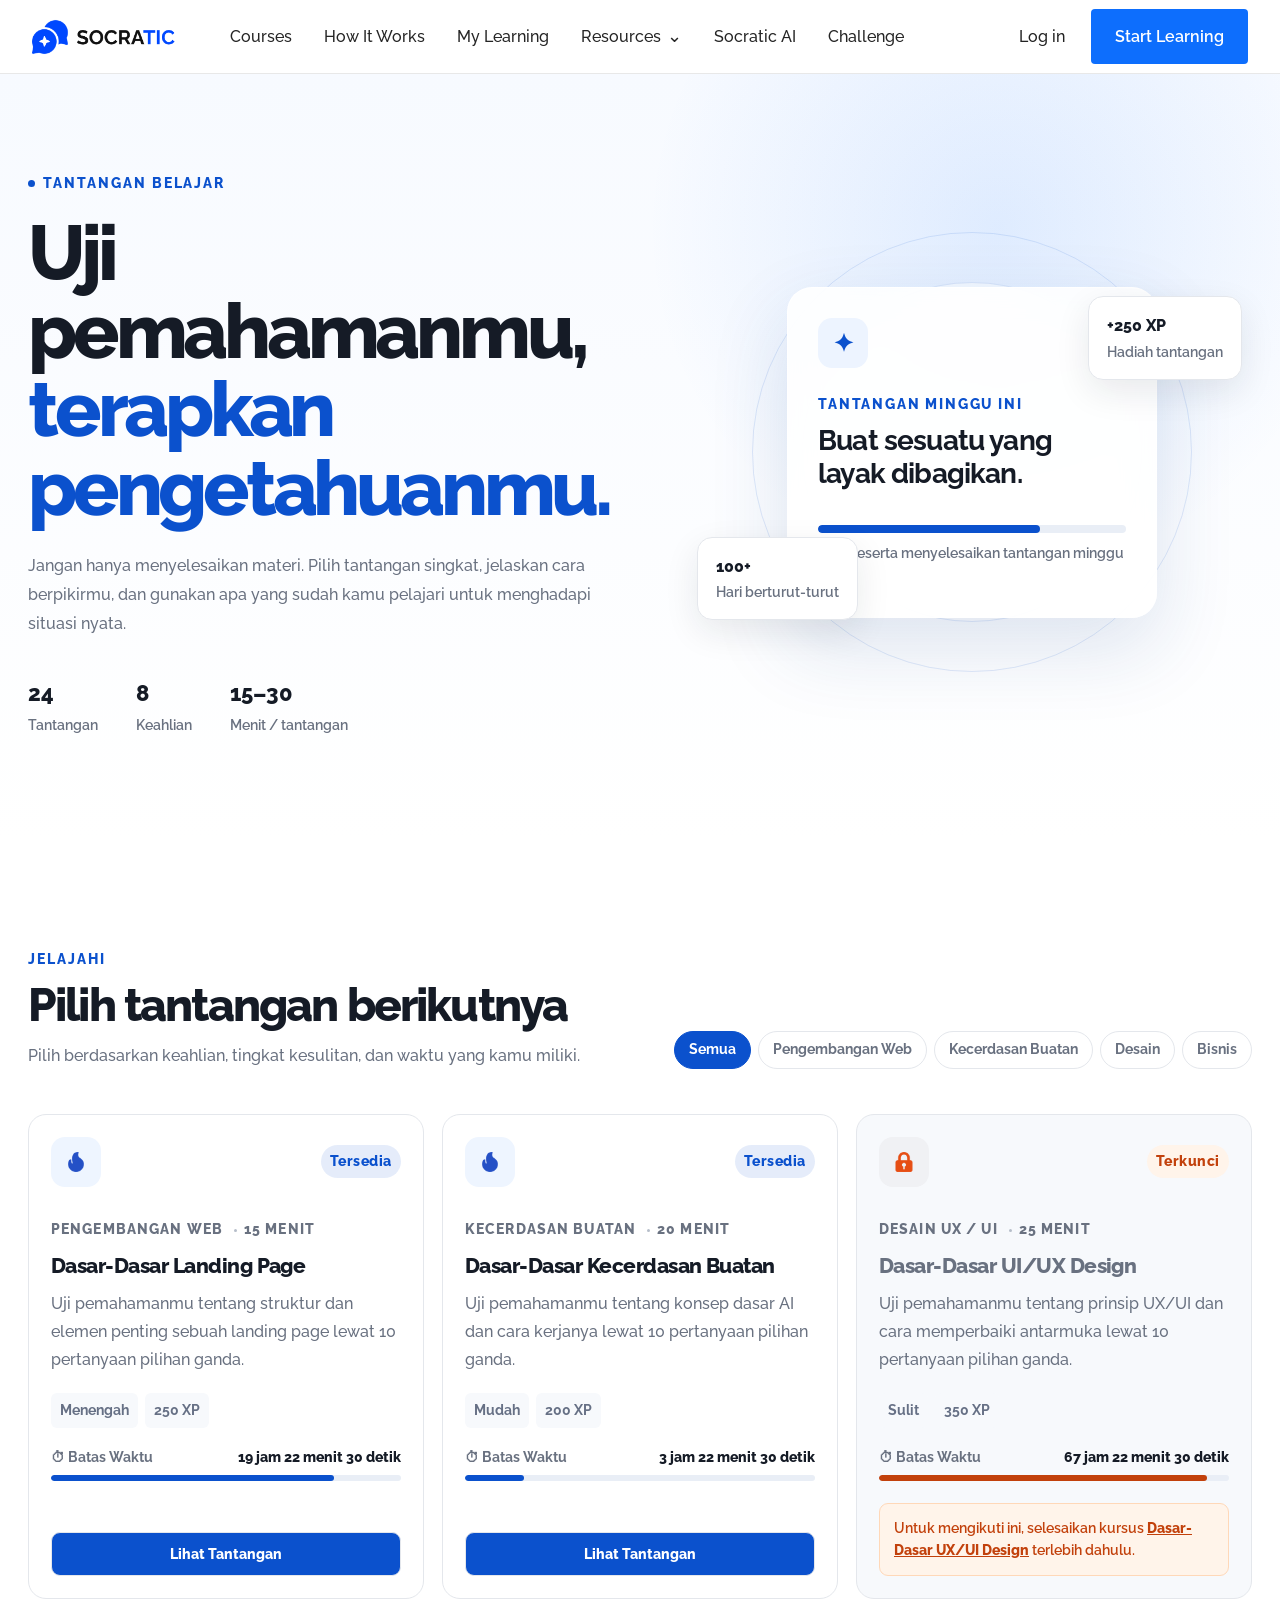
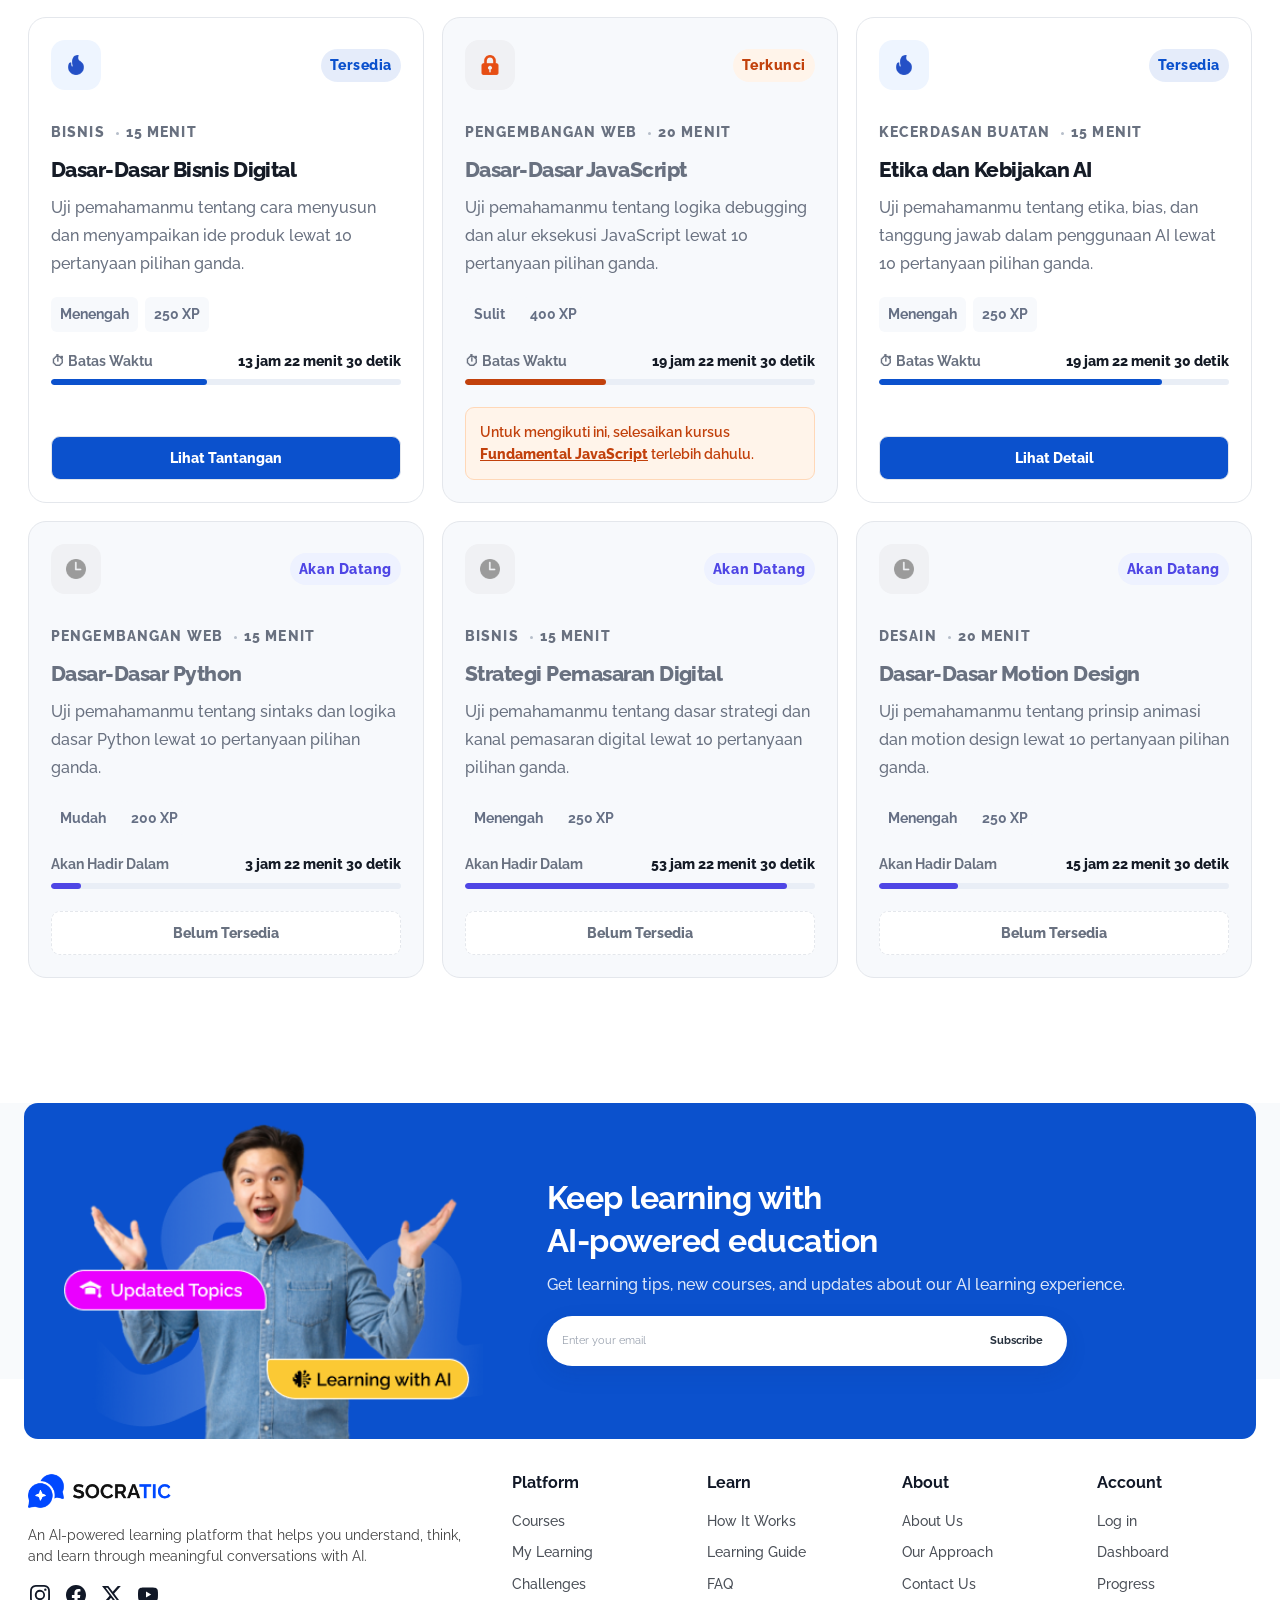
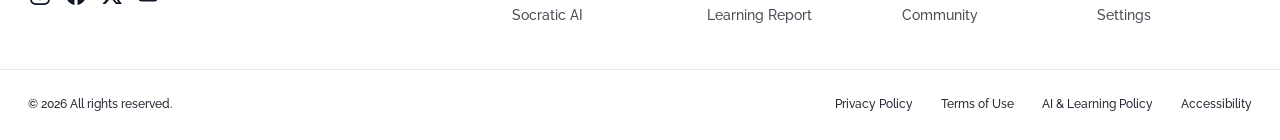
==== commit 6df4ba99: "Finish all" ====
--- a/challenge.html
+++ b/challenge.html
@@ -33,7 +33,7 @@
 
         <div class="menu">
           <a href="course-list.html" class="tautan-menu">Courses</a>
-          <a href="#how-it-works" class="tautan-menu">How It Works</a>
+          <a href="index.html#faq" class="tautan-menu">How It Works</a>
           <a href="dashboard.html" class="tautan-menu">My Learning</a>
 
           <div class="menu-dropdown">
@@ -46,35 +46,35 @@
                 <div class="kolom-jendela">
                   <h3>Explore</h3>
                   <a href="course-list.html">All Courses</a>
-                  <a href="#">Learning Paths</a>
-                  <a href="#">Challenges</a>
+                  <a href="index.html">Learning Paths</a>
+                  
                 </div>
 
                 <div class="kolom-jendela">
                   <h3>Learn</h3>
-                  <a href="#how-it-works">How Socratic AI Works</a>
-                  <a href="#">Learning Guide</a>
-                  <a href="#">FAQ</a>
+                  <a href="index.html#faq">How Socratic AI Works</a>
+                  <a href="index.html#faq">Learning Guide</a>
+                  <a href="index.html#faq">FAQ</a>
                 </div>
 
                 <div class="kolom-jendela">
                   <h3>About</h3>
-                  <a href="#">About Platform</a>
-                  <a href="#">Our Approach</a>
-                  <a href="#">Contact Us</a>
+                  <a href="index.html#about">About Platform</a>
+                  <a href="index.html#approach">Our Approach</a>
+                  <a href="index.html">Contact Us</a>
                 </div>
 
                 <div class="kolom-jendela">
                   <h3>Your Learning</h3>
                   <a href="dashboard.html">Dashboard</a>
-                  <a href="#">Learning Progress</a>
-                  <a href="#">Learning Report</a>
-                </div>
-              </div>
-            </div>
-          </div>
-
-          <a href="#socratic-ai" class="tautan-menu aktif">Socratic AI</a>
+                  <a href="dashboard.html">Learning Progress</a>
+                  <a href="dashboard.html">Learning Report</a>
+                </div>
+              </div>
+            </div>
+          </div>
+
+          <a href="socratic-ai.html#socratic-ai" class="tautan-menu aktif">Socratic AI</a>
           <a href="challenge.html" class="tautan-menu">Challenge</a>
         </div>
 
@@ -110,7 +110,7 @@
 
       <div class="isi-sidebar">
         <a href="course-list.html">Courses</a>
-        <a href="#how-it-works">How It Works</a>
+        <a href="index.html#faq">How It Works</a>
         <a href="dashboard.html">My Learning</a>
 
         <div class="dropdown-sidebar">
@@ -121,33 +121,33 @@
           <div class="isi-dropdown-sidebar" id="isiDropdownSidebar">
             <h4>Explore</h4>
             <a href="course-list.html">All Courses</a>
-            <a href="#">Learning Paths</a>
-            <a href="#">Challenges</a>
+            <a href="index.html">Learning Paths</a>
+            
 
             <h4>Learn</h4>
-            <a href="#how-it-works">How Socratic AI Works</a>
-            <a href="#">Learning Guide</a>
-            <a href="#">FAQ</a>
+            <a href="index.html#faq">How Socratic AI Works</a>
+            <a href="index.html#faq">Learning Guide</a>
+            <a href="index.html#faq">FAQ</a>
 
             <h4>About</h4>
-            <a href="#">About Platform</a>
-            <a href="#">Our Approach</a>
-            <a href="#">Contact Us</a>
+            <a href="index.html#about">About Platform</a>
+            <a href="index.html#approach">Our Approach</a>
+            <a href="index.html">Contact Us</a>
 
             <h4>Your Learning</h4>
             <a href="dashboard.html">Dashboard</a>
-            <a href="#">Learning Progress</a>
-            <a href="#">Learning Report</a>
+            <a href="dashboard.html">Learning Progress</a>
+            <a href="dashboard.html">Learning Report</a>
           </div>
         </div>
 
-        <a href="#socratic-ai">Socratic AI</a>
+        <a href="socratic-ai.html#socratic-ai">Socratic AI</a>
         <a href="challenge.html">Challenge</a>
 
         <div class="garis-sidebar"></div>
 
         <a href="login.html">Log in</a>
-        <a href="#">Contact Us</a>
+        <a href="index.html">Contact Us</a>
         <a href="course-list.html" class="tombol-sidebar">Start Learning</a>
       </div>
     </aside>
@@ -1095,23 +1095,23 @@
                 <a href="course-list.html"> Courses </a>
                 <a href="dashboard.html"> My Learning </a>
                 <a href="challenge.html"> Challenges </a>
-                <a href="#"> Socratic AI </a>
+                <a href="socratic-ai.html#socratic-ai"> Socratic AI </a>
               </div>
               <div class="kelompok-tautan">
                 <h3>Learn</h3>
-                <a href="#"> How It Works </a> <a href="#"> Learning Guide </a>
-                <a href="#"> FAQ </a> <a href="#"> Learning Report </a>
+                <a href="index.html#faq"> How It Works </a> <a href="index.html#faq"> Learning Guide </a>
+                <a href="index.html#faq"> FAQ </a> <a href="dashboard.html"> Learning Report </a>
               </div>
               <div class="kelompok-tautan">
                 <h3>About</h3>
-                <a href="#"> About Us </a> <a href="#"> Our Approach </a>
-                <a href="#"> Contact Us </a> <a href="#"> Community </a>
+                <a href="index.html#about"> About Us </a> <a href="index.html#approach"> Our Approach </a>
+                <a href="index.html"> Contact Us </a> <a href="index.html"> Community </a>
               </div>
               <div class="kelompok-tautan">
                 <h3>Account</h3>
                 <a href="login.html"> Log in </a>
                 <a href="dashboard.html"> Dashboard </a>
-                <a href="#"> Progress </a> <a href="#"> Settings </a>
+                <a href="dashboard.html"> Progress </a> <a href="index.html"> Settings </a>
               </div>
             </nav>
           </div>
@@ -1121,9 +1121,9 @@
         <div class="wadah paling-bawah-isi">
           <p>© 2026 All rights reserved.</p>
           <div class="tautan-legal">
-            <a href="#"> Privacy Policy </a> <a href="#"> Terms of Use </a>
-            <a href="#"> AI & Learning Policy </a>
-            <a href="#"> Accessibility </a>
+            <a href="index.html"> Privacy Policy </a> <a href="index.html"> Terms of Use </a>
+            <a href="index.html"> AI & Learning Policy </a>
+            <a href="index.html"> Accessibility </a>
           </div>
         </div>
       </div>
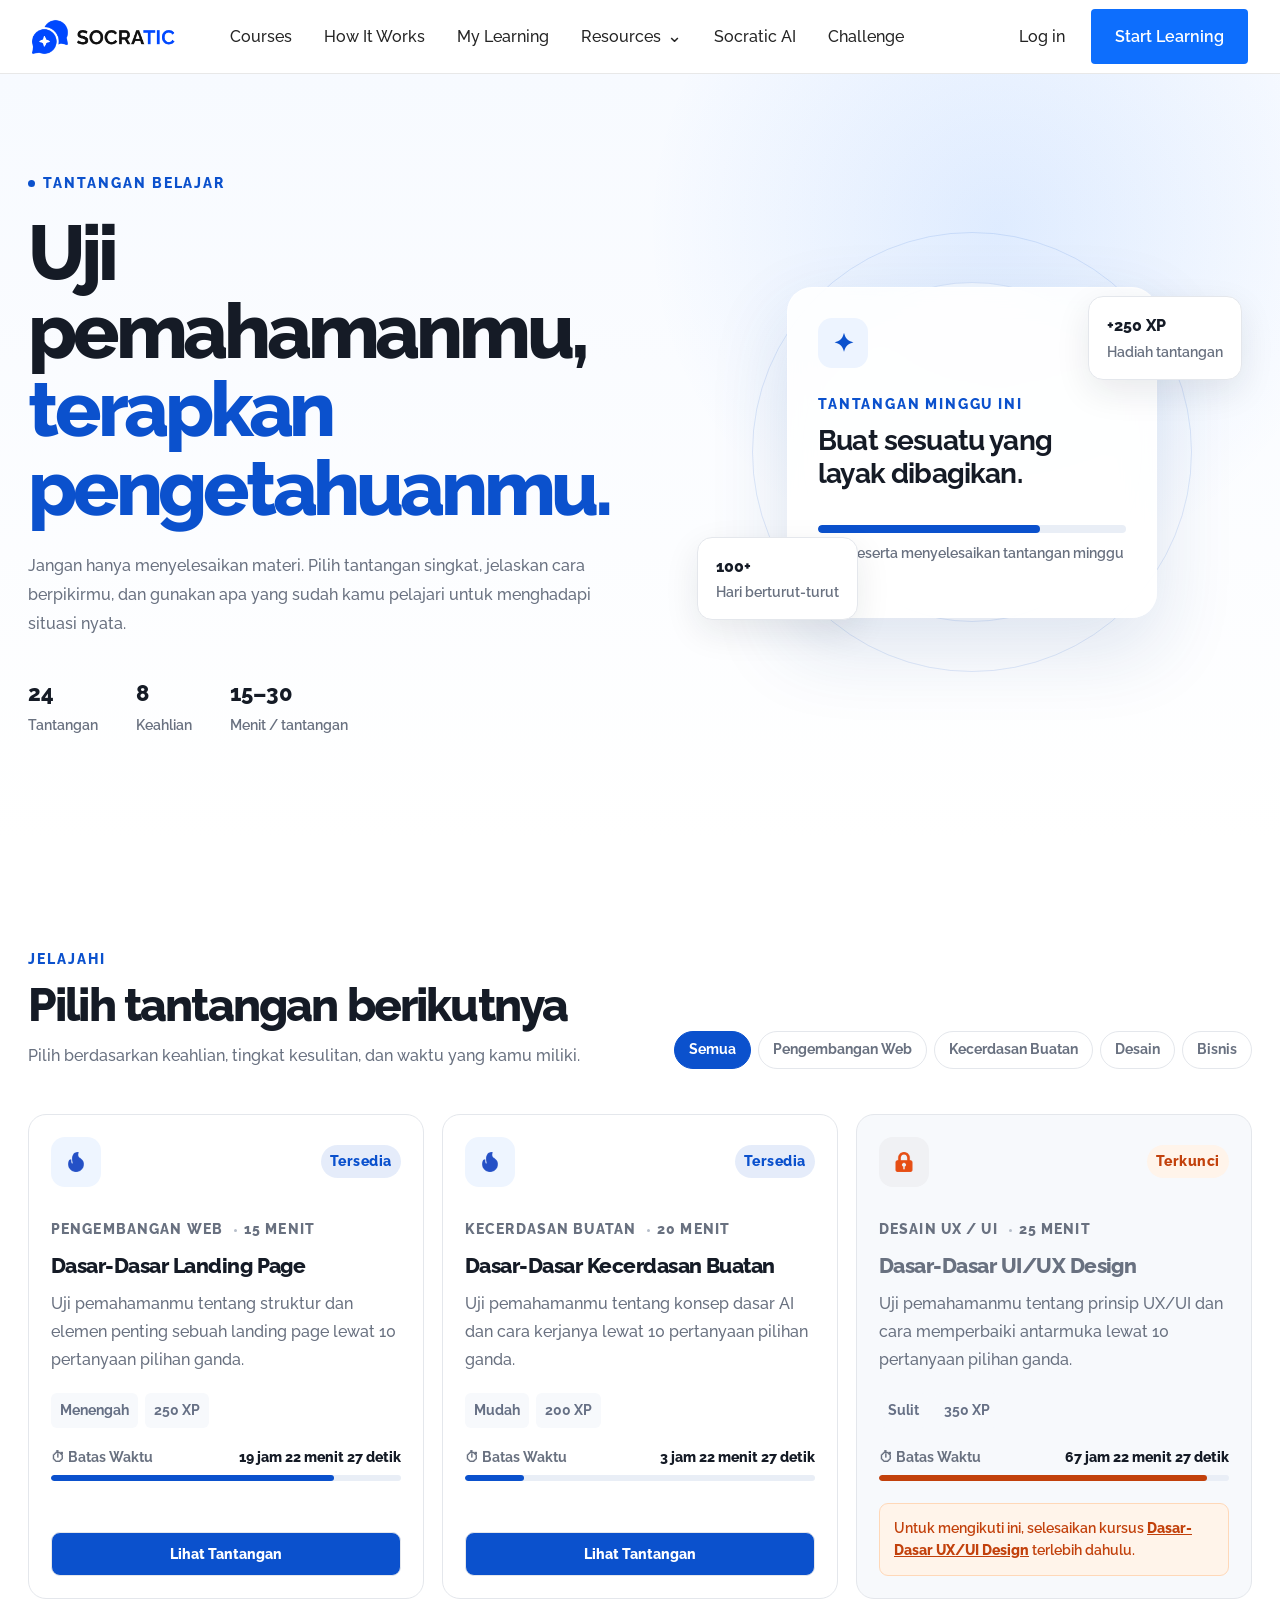
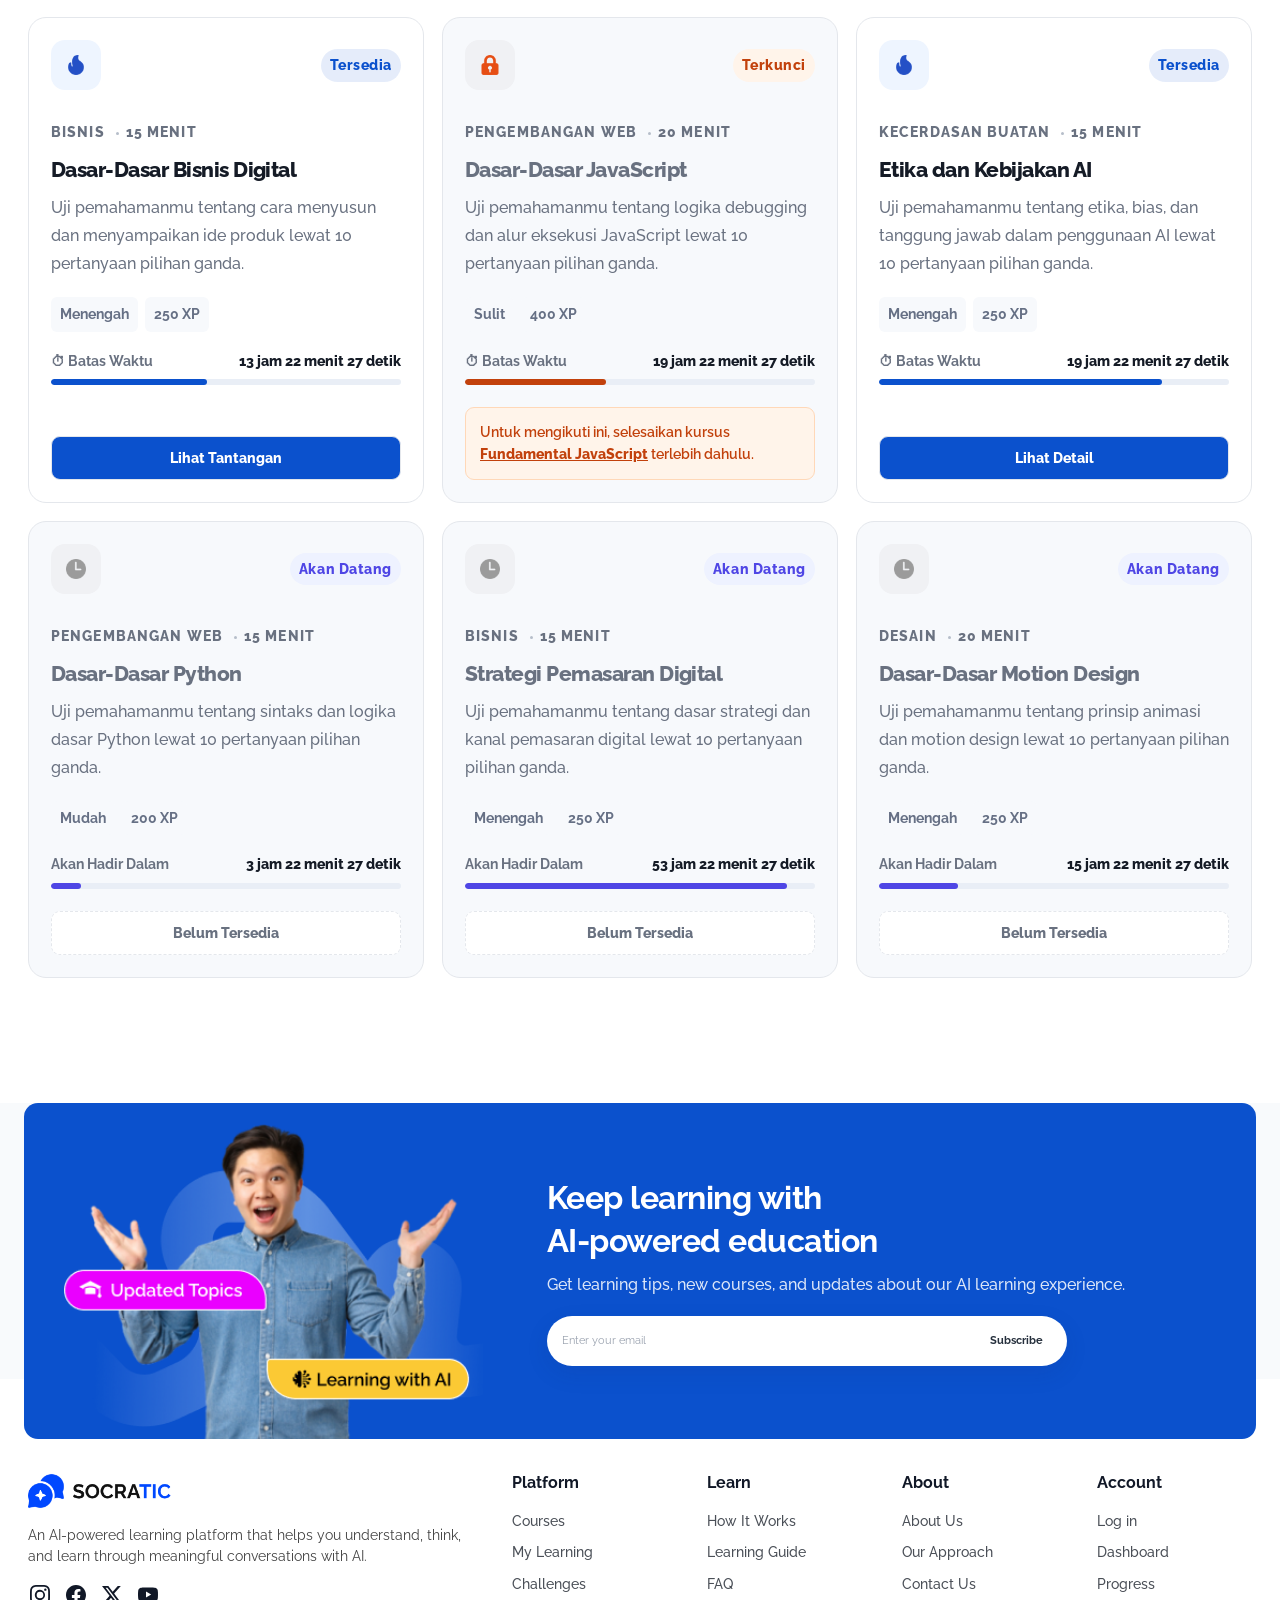
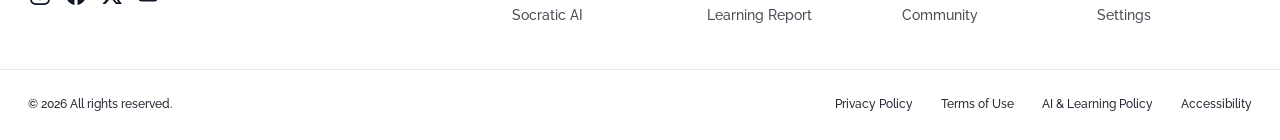
==== commit c0db28ed: "adding animation" ====
--- a/challenge.html
+++ b/challenge.html
@@ -19,9 +19,24 @@
 
     <link rel="stylesheet" href="./css/main.css" />
     <link rel="stylesheet" href="./css/challenge.css" />
+    <link rel="stylesheet" href="./css/page-transition.css" />
   </head>
 
   <body>
+    <div class="page-transisi" id="pageTransisi" aria-hidden="true">
+      <div class="page-transisi-konten">
+        <img
+          src="./assets/imgs/logo-color.png"
+          alt="Socratic"
+          class="page-transisi-logo"
+        />
+        <div class="page-transisi-bar">
+          <span id="pageTransisiBar"></span>
+        </div>
+      </div>
+    </div>
+    <script src="./js/page-transition.js"></script>
+
     <!-- =====================================================
          HEADER
     ====================================================== -->
--- a/css/page-transition.css
+++ b/css/page-transition.css
@@ -0,0 +1,82 @@
+/* =========================================================
+   PAGE TRANSITION
+   Overlay putih full-screen dengan logo + loading bar,
+   dianimasikan lewat clip-path (wipe atas-bawah).
+   Dipakai di semua halaman lewat page-transition.js.
+========================================================= */
+
+.page-transisi {
+  position: fixed;
+  inset: 0;
+  z-index: 99999;
+  display: flex;
+  align-items: center;
+  justify-content: center;
+  background: #ffffff;
+  clip-path: inset(0 0 0 0);
+  transition: clip-path 0.5s cubic-bezier(0.65, 0, 0.35, 1);
+  will-change: clip-path;
+}
+
+.page-transisi.selesai {
+  clip-path: inset(0 0 100% 0);
+  pointer-events: none;
+}
+
+.page-transisi-konten {
+  display: flex;
+  flex-direction: column;
+  align-items: center;
+}
+
+.page-transisi-logo {
+  height: 38px;
+  width: auto;
+}
+
+.page-transisi-bar {
+  width: 200px;
+  height: 4px;
+  margin-top: 26px;
+  border-radius: 10px;
+  background: #e4e7ec;
+  overflow: hidden;
+}
+
+.page-transisi-bar span {
+  display: block;
+  height: 100%;
+  width: 0%;
+  border-radius: inherit;
+  background: #0d6efd;
+  animation: page-transisi-progres 1.3s ease-in-out infinite;
+}
+
+.page-transisi-bar span.selesai {
+  animation: none;
+  width: 100%;
+  transition: width 0.22s ease;
+}
+
+@keyframes page-transisi-progres {
+  0% {
+    width: 0%;
+  }
+  55% {
+    width: 70%;
+  }
+  100% {
+    width: 88%;
+  }
+}
+
+@media (prefers-reduced-motion: reduce) {
+  .page-transisi {
+    transition: none;
+  }
+
+  .page-transisi-bar span {
+    animation: none;
+    width: 60%;
+  }
+}
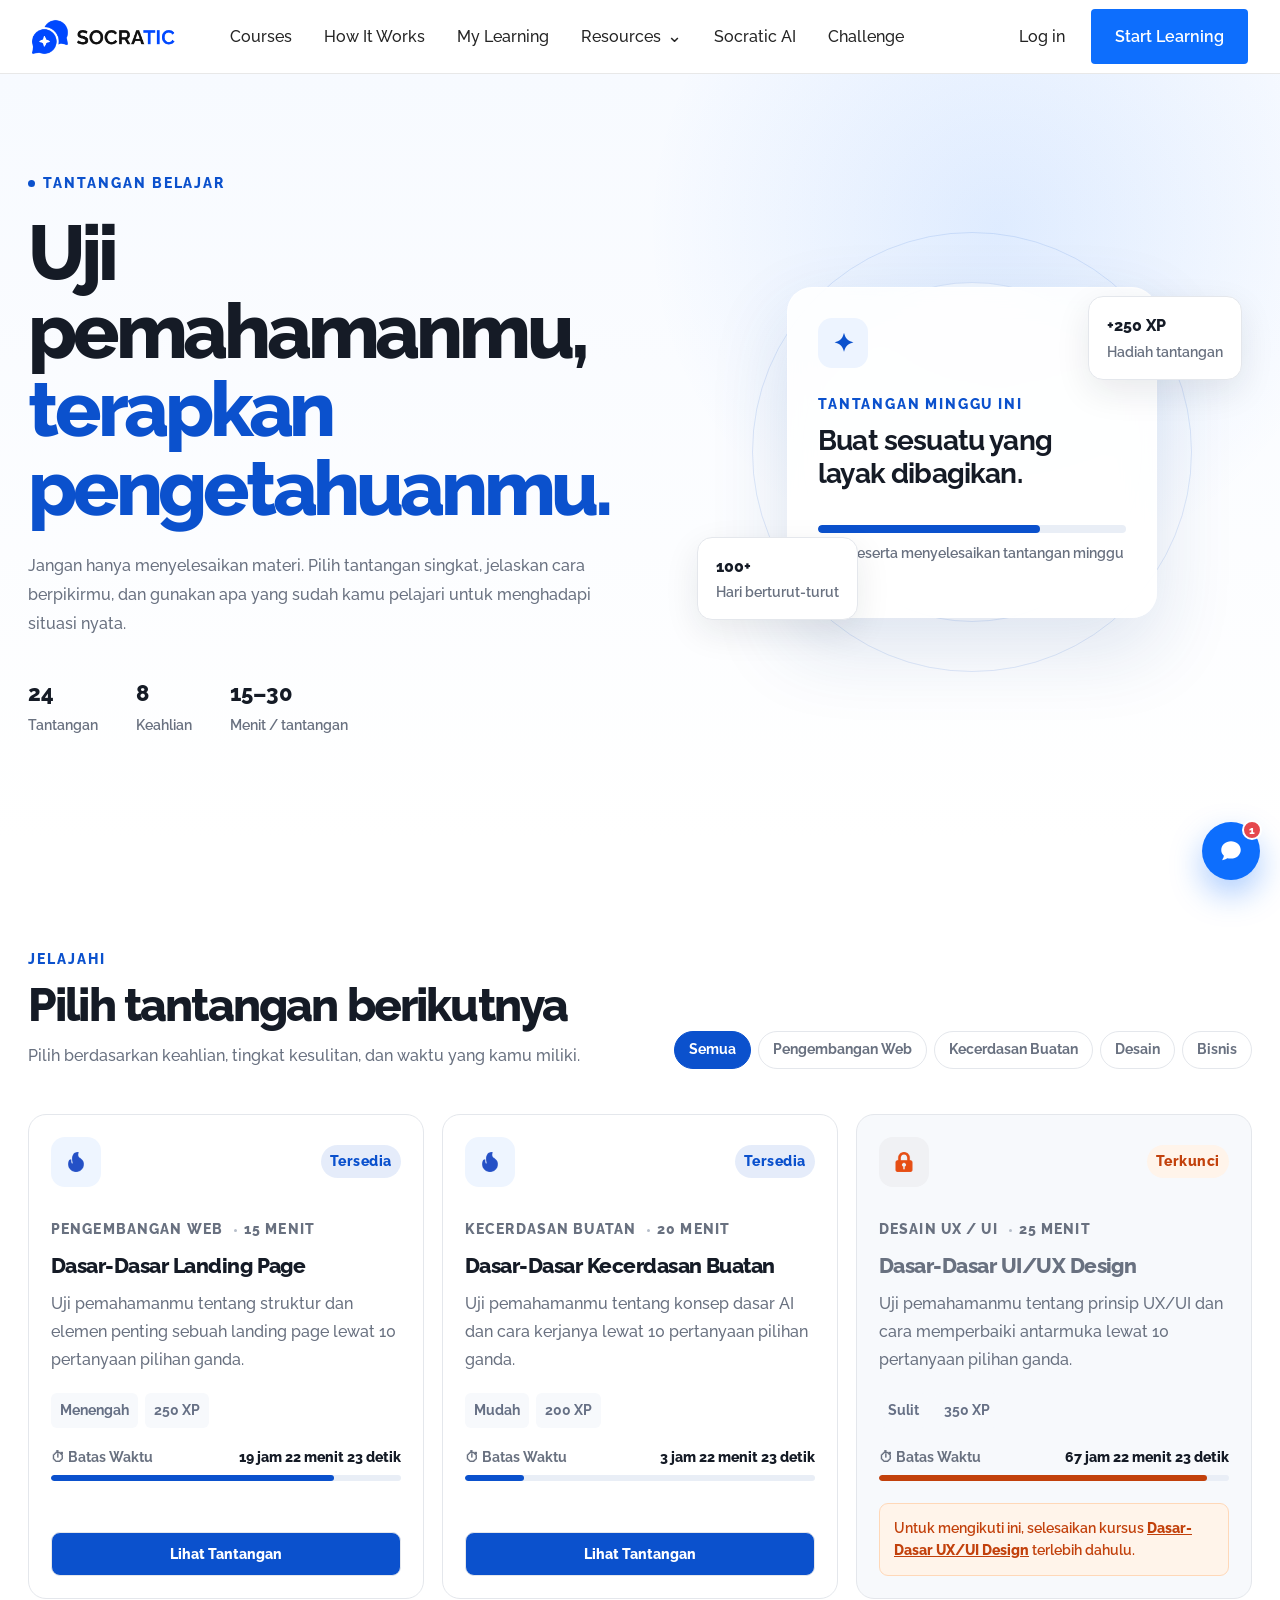
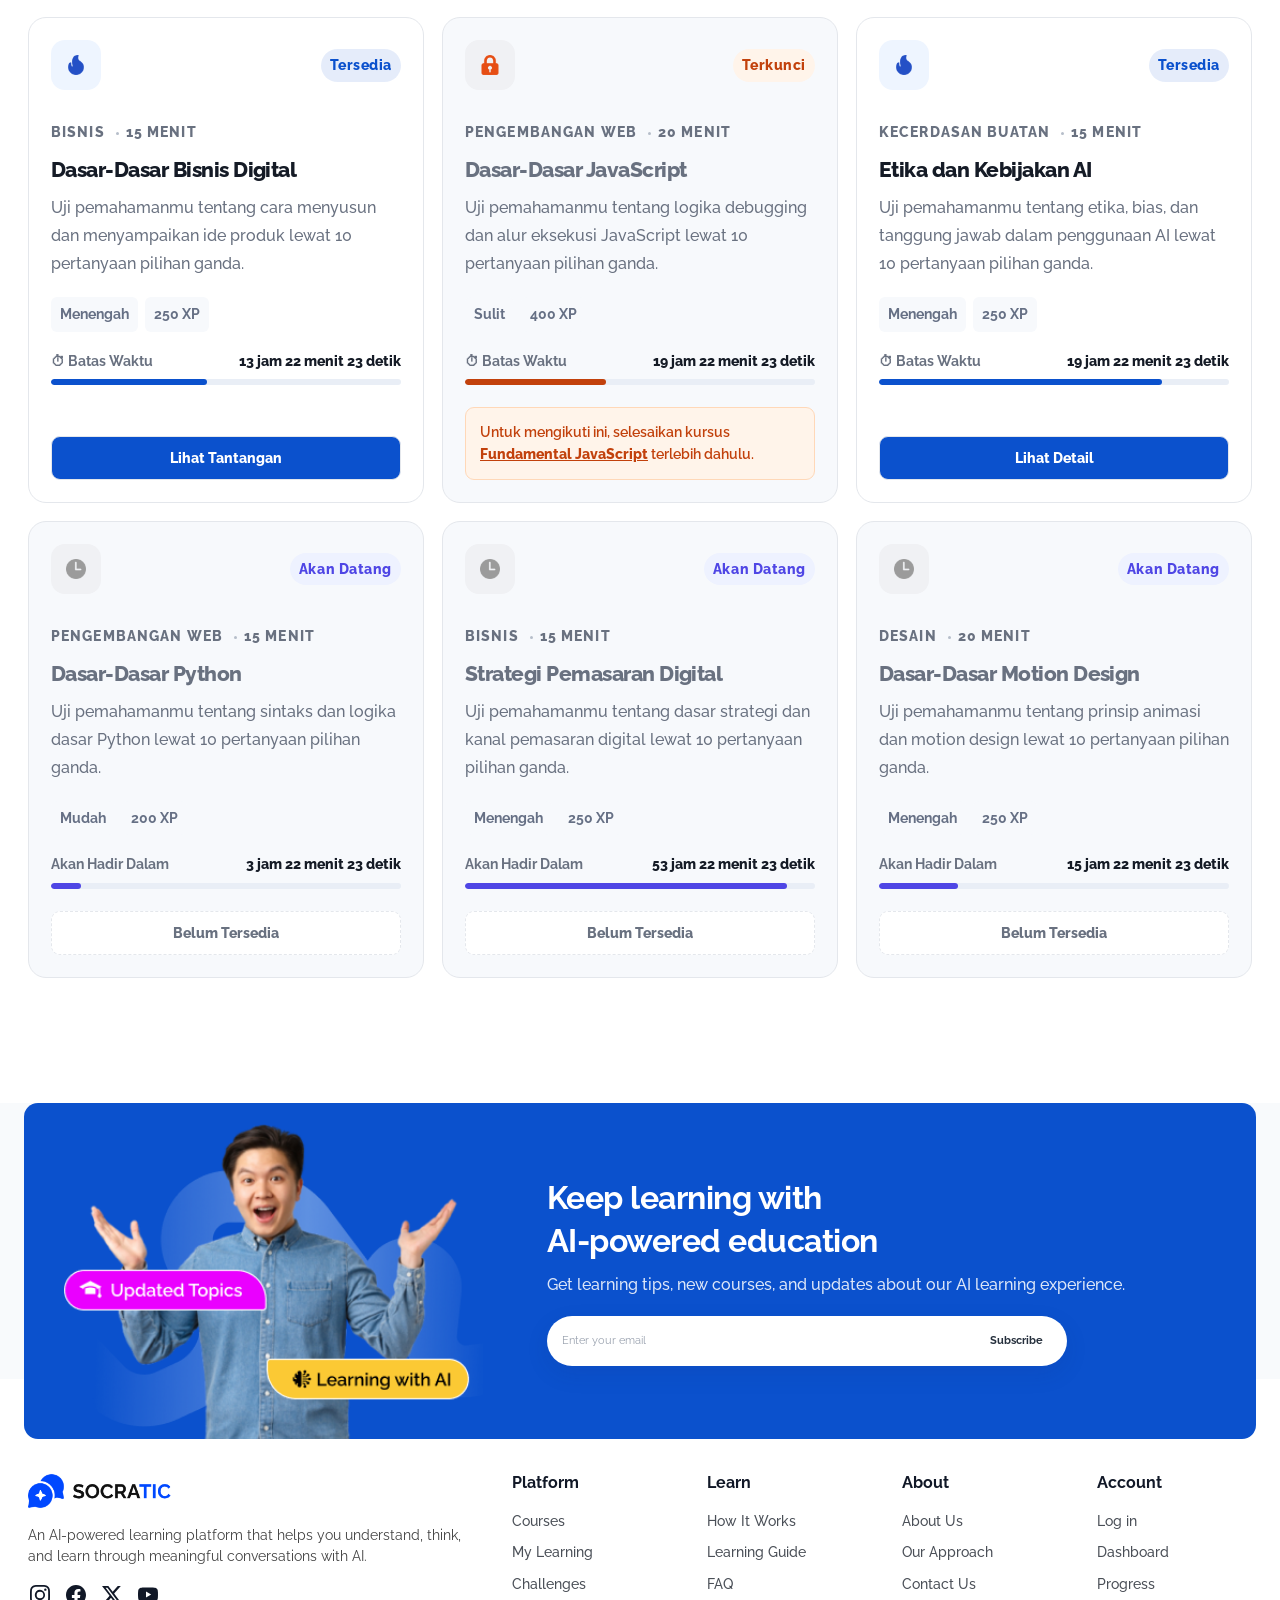
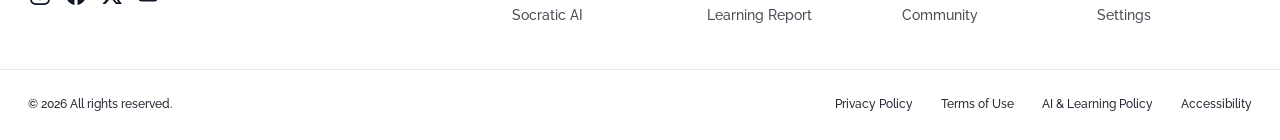
==== commit 65fd3e43: "adding chat bot" ====
--- a/challenge.html
+++ b/challenge.html
@@ -20,6 +20,7 @@
     <link rel="stylesheet" href="./css/main.css" />
     <link rel="stylesheet" href="./css/challenge.css" />
     <link rel="stylesheet" href="./css/page-transition.css" />
+    <link rel="stylesheet" href="./css/chatbot.css" />
   </head>
 
   <body>
@@ -1145,5 +1146,107 @@
     </footer>
 
     <script src="./js/challenge.js"></script>
+
+    <div class="chatbot-widget" id="chatbotWidget">
+      <div class="chatbot-jendela" id="chatbotJendela" aria-hidden="true">
+        <div class="chatbot-header">
+          <div class="chatbot-header-info">
+            <img
+              src="./assets/icon/chatbot-avatar.svg"
+              alt="Socratic Bot"
+              class="chatbot-avatar"
+            />
+            <div class="chatbot-header-teks">
+              <strong>Socratic Bot</strong>
+              <span class="chatbot-status">
+                <span class="titik-online"></span> Online
+              </span>
+            </div>
+          </div>
+
+          <button
+            class="chatbot-tutup"
+            id="chatbotTutup"
+            type="button"
+            aria-label="Tutup chat"
+          >
+            <svg
+              xmlns="http://www.w3.org/2000/svg"
+              viewBox="0 0 24 24"
+              fill="none"
+              stroke="currentColor"
+              stroke-width="2.5"
+              stroke-linecap="round"
+              stroke-linejoin="round"
+            >
+              <line x1="18" y1="6" x2="6" y2="18"></line>
+              <line x1="6" y1="6" x2="18" y2="18"></line>
+            </svg>
+          </button>
+        </div>
+
+        <div class="chatbot-pesan" id="chatbotPesan"></div>
+
+        <div class="chatbot-saran" id="chatbotSaran"></div>
+
+        <form class="chatbot-input" id="chatbotForm">
+          <input
+            type="text"
+            id="chatbotInput"
+            placeholder="Tulis pesan..."
+            autocomplete="off"
+            aria-label="Tulis pesan"
+          />
+          <button
+            type="submit"
+            class="chatbot-kirim"
+            id="chatbotKirim"
+            aria-label="Kirim pesan"
+          >
+            <svg
+              xmlns="http://www.w3.org/2000/svg"
+              viewBox="0 0 24 24"
+              fill="currentColor"
+            >
+              <path d="M3.4 20.6 21 12 3.4 3.4v6.2L15 12 3.4 14.4Z" />
+            </svg>
+          </button>
+        </form>
+      </div>
+
+      <button
+        class="chatbot-launcher"
+        id="chatbotLauncher"
+        type="button"
+        aria-label="Buka chat bantuan"
+        aria-expanded="false"
+      >
+        <svg
+          class="ikon-chat"
+          xmlns="http://www.w3.org/2000/svg"
+          viewBox="0 0 24 24"
+          fill="currentColor"
+        >
+          <path
+            d="M12 3C7.03 3 3 6.58 3 11c0 2.08.93 3.97 2.45 5.38-.11 1.02-.5 2.17-1.3 3.24a.5.5 0 0 0 .55.78c1.6-.4 2.96-1.09 3.94-1.77A10.6 10.6 0 0 0 12 19c4.97 0 9-3.58 9-8s-4.03-8-9-8Z"
+          />
+        </svg>
+        <svg
+          class="ikon-tutup"
+          xmlns="http://www.w3.org/2000/svg"
+          viewBox="0 0 24 24"
+          fill="none"
+          stroke="currentColor"
+          stroke-width="2.5"
+          stroke-linecap="round"
+          stroke-linejoin="round"
+        >
+          <line x1="18" y1="6" x2="6" y2="18"></line>
+          <line x1="6" y1="6" x2="18" y2="18"></line>
+        </svg>
+        <span class="chatbot-badge" id="chatbotBadge">1</span>
+      </button>
+    </div>
+    <script src="./js/chatbot.js"></script>
   </body>
 </html>
--- a/css/chatbot.css
+++ b/css/chatbot.css
@@ -0,0 +1,429 @@
+/* =========================================================
+   CHATBOT WIDGET
+   Widget mengambang pojok kanan-bawah, dipakai di semua
+   halaman lewat chatbot.js. Ikon & avatar masih placeholder.
+========================================================= */
+
+.chatbot-widget {
+  position: fixed;
+  right: 20px;
+  bottom: 20px;
+  z-index: 800;
+  font-family: "Raleway", sans-serif;
+}
+
+/* ---------- LAUNCHER ---------- */
+
+.chatbot-launcher {
+  position: relative;
+  width: 58px;
+  height: 58px;
+  display: grid;
+  place-items: center;
+  border: 0;
+  border-radius: 50%;
+  background: #0d6efd;
+  color: #ffffff;
+  cursor: pointer;
+  box-shadow: 0 14px 32px rgba(13, 110, 253, 0.35);
+  transition:
+    transform 0.2s ease,
+    background 0.2s ease;
+}
+
+.chatbot-launcher:hover {
+  background: #0b5ed7;
+  transform: translateY(-2px);
+}
+
+.chatbot-launcher svg {
+  width: 26px;
+  height: 26px;
+}
+
+.chatbot-launcher .ikon-tutup {
+  display: none;
+}
+
+.chatbot-widget.terbuka .chatbot-launcher .ikon-chat {
+  display: none;
+}
+
+.chatbot-widget.terbuka .chatbot-launcher .ikon-tutup {
+  display: block;
+}
+
+.chatbot-badge {
+  position: absolute;
+  top: -2px;
+  right: -2px;
+  min-width: 20px;
+  height: 20px;
+  padding: 0 5px;
+  display: grid;
+  place-items: center;
+  border-radius: 100px;
+  background: #e5484d;
+  color: #ffffff;
+  font-size: 11px;
+  font-weight: 800;
+  border: 2px solid #ffffff;
+  animation: chatbot-badge-pulse 1.8s ease-in-out infinite;
+}
+
+.chatbot-widget.terbuka .chatbot-badge,
+.chatbot-badge[hidden] {
+  display: none;
+}
+
+@keyframes chatbot-badge-pulse {
+  0%,
+  100% {
+    transform: scale(1);
+  }
+  50% {
+    transform: scale(1.12);
+  }
+}
+
+/* ---------- JENDELA CHAT ---------- */
+
+.chatbot-jendela {
+  position: absolute;
+  right: 0;
+  bottom: 74px;
+  width: 360px;
+  max-width: calc(100vw - 32px);
+  height: min(520px, calc(100vh - 120px));
+  display: flex;
+  flex-direction: column;
+  overflow: hidden;
+  background: #ffffff;
+  border-radius: 20px;
+  border: 1px solid #e4e7ec;
+  box-shadow: 0 30px 70px rgba(15, 23, 42, 0.22);
+  opacity: 0;
+  visibility: hidden;
+  transform: translateY(16px) scale(0.97);
+  transform-origin: bottom right;
+  transition:
+    opacity 0.22s ease,
+    transform 0.22s ease,
+    visibility 0s linear 0.22s;
+}
+
+.chatbot-widget.terbuka .chatbot-jendela {
+  opacity: 1;
+  visibility: visible;
+  transform: translateY(0) scale(1);
+  transition:
+    opacity 0.22s ease,
+    transform 0.22s ease;
+}
+
+.chatbot-header {
+  display: flex;
+  align-items: center;
+  justify-content: space-between;
+  gap: 10px;
+  padding: 14px 16px;
+  background: #0d6efd;
+  color: #ffffff;
+  flex: 0 0 auto;
+}
+
+.chatbot-header-info {
+  display: flex;
+  align-items: center;
+  gap: 10px;
+  min-width: 0;
+}
+
+.chatbot-avatar {
+  width: 36px;
+  height: 36px;
+  border-radius: 50%;
+  flex: 0 0 auto;
+  background: #ffffff;
+  object-fit: cover;
+}
+
+.chatbot-header-teks {
+  display: flex;
+  flex-direction: column;
+  gap: 2px;
+  min-width: 0;
+}
+
+.chatbot-header-teks strong {
+  font-size: 14px;
+  font-weight: 800;
+  white-space: nowrap;
+  overflow: hidden;
+  text-overflow: ellipsis;
+}
+
+.chatbot-status {
+  display: flex;
+  align-items: center;
+  gap: 6px;
+  font-size: 12px;
+  font-weight: 600;
+  color: rgba(255, 255, 255, 0.85);
+}
+
+.chatbot-status .titik-online {
+  width: 7px;
+  height: 7px;
+  border-radius: 50%;
+  background: #22c55e;
+  box-shadow: 0 0 0 2px rgba(255, 255, 255, 0.35);
+}
+
+.chatbot-tutup {
+  flex: 0 0 auto;
+  width: 30px;
+  height: 30px;
+  display: grid;
+  place-items: center;
+  border: 0;
+  border-radius: 50%;
+  background: rgba(255, 255, 255, 0.15);
+  color: #ffffff;
+  cursor: pointer;
+  transition: background 0.2s ease;
+}
+
+.chatbot-tutup:hover {
+  background: rgba(255, 255, 255, 0.3);
+}
+
+.chatbot-tutup svg {
+  width: 14px;
+  height: 14px;
+}
+
+/* ---------- PESAN ---------- */
+
+.chatbot-pesan {
+  flex: 1;
+  min-height: 0;
+  overflow-y: auto;
+  padding: 16px;
+  display: flex;
+  flex-direction: column;
+  gap: 12px;
+  background: #f7f9fc;
+  scroll-behavior: smooth;
+}
+
+.chatbot-pesan::-webkit-scrollbar {
+  width: 6px;
+}
+
+.chatbot-pesan::-webkit-scrollbar-thumb {
+  background: #d5dae3;
+  border-radius: 10px;
+}
+
+.pesan {
+  display: flex;
+  align-items: flex-end;
+  gap: 8px;
+  max-width: 86%;
+}
+
+.pesan-avatar {
+  width: 24px;
+  height: 24px;
+  border-radius: 50%;
+  flex: 0 0 auto;
+}
+
+.pesan-bubble {
+  padding: 10px 14px;
+  border-radius: 16px;
+  font-size: 13.5px;
+  line-height: 1.55;
+  word-break: break-word;
+}
+
+.pesan-bot {
+  align-self: flex-start;
+}
+
+.pesan-bot .pesan-bubble {
+  background: #ffffff;
+  color: #2d3748;
+  border: 1px solid #e4e7ec;
+  border-bottom-left-radius: 4px;
+}
+
+.pesan-user {
+  align-self: flex-end;
+  flex-direction: row-reverse;
+}
+
+.pesan-user .pesan-bubble {
+  background: #0d6efd;
+  color: #ffffff;
+  border-bottom-right-radius: 4px;
+}
+
+.pesan-mengetik {
+  display: flex;
+  align-items: center;
+  gap: 4px;
+  padding: 13px 14px;
+}
+
+.pesan-mengetik span {
+  width: 6px;
+  height: 6px;
+  border-radius: 50%;
+  background: #97a1af;
+  animation: chatbot-mengetik 1.1s ease-in-out infinite;
+}
+
+.pesan-mengetik span:nth-child(2) {
+  animation-delay: 0.15s;
+}
+
+.pesan-mengetik span:nth-child(3) {
+  animation-delay: 0.3s;
+}
+
+@keyframes chatbot-mengetik {
+  0%,
+  60%,
+  100% {
+    transform: translateY(0);
+    opacity: 0.5;
+  }
+  30% {
+    transform: translateY(-4px);
+    opacity: 1;
+  }
+}
+
+/* ---------- SARAN CEPAT ---------- */
+
+.chatbot-saran {
+  flex: 0 0 auto;
+  display: flex;
+  flex-wrap: wrap;
+  gap: 8px;
+  padding: 0 16px 12px;
+  background: #f7f9fc;
+}
+
+.chatbot-saran button {
+  padding: 7px 12px;
+  border: 1px solid #d7e2f6;
+  border-radius: 100px;
+  background: #eef4ff;
+  color: #0d6efd;
+  font-size: 12px;
+  font-weight: 700;
+  cursor: pointer;
+  transition: 0.2s ease;
+}
+
+.chatbot-saran button:hover {
+  background: #0d6efd;
+  color: #ffffff;
+}
+
+/* ---------- INPUT ---------- */
+
+.chatbot-input {
+  flex: 0 0 auto;
+  display: flex;
+  align-items: center;
+  gap: 8px;
+  padding: 12px;
+  border-top: 1px solid #e4e7ec;
+  background: #ffffff;
+}
+
+.chatbot-input input {
+  flex: 1;
+  min-width: 0;
+  height: 42px;
+  padding: 0 14px;
+  border: 1px solid #e4e7ec;
+  border-radius: 100px;
+  background: #f7f9fc;
+  font-size: 13.5px;
+  color: #151b26;
+  outline: none;
+  transition: border-color 0.2s ease;
+}
+
+.chatbot-input input:focus {
+  border-color: #0d6efd;
+}
+
+.chatbot-kirim {
+  flex: 0 0 auto;
+  width: 42px;
+  height: 42px;
+  display: grid;
+  place-items: center;
+  border: 0;
+  border-radius: 50%;
+  background: #0d6efd;
+  color: #ffffff;
+  cursor: pointer;
+  transition:
+    background 0.2s ease,
+    transform 0.2s ease;
+}
+
+.chatbot-kirim:hover {
+  background: #0b5ed7;
+  transform: translateY(-1px);
+}
+
+.chatbot-kirim:disabled {
+  background: #b9c6da;
+  cursor: not-allowed;
+  transform: none;
+}
+
+.chatbot-kirim svg {
+  width: 17px;
+  height: 17px;
+}
+
+/* ---------- RESPONSIVE ---------- */
+
+@media (max-width: 480px) {
+  .chatbot-widget {
+    right: 14px;
+    bottom: 14px;
+  }
+
+  .chatbot-launcher {
+    width: 52px;
+    height: 52px;
+  }
+
+  .chatbot-jendela {
+    right: -6px;
+    bottom: 64px;
+    width: calc(100vw - 20px);
+    height: min(76vh, calc(100vh - 100px));
+    border-radius: 18px;
+  }
+}
+
+@media (prefers-reduced-motion: reduce) {
+  .chatbot-jendela,
+  .chatbot-launcher,
+  .chatbot-badge,
+  .pesan-mengetik span {
+    transition: none !important;
+    animation: none !important;
+  }
+}
